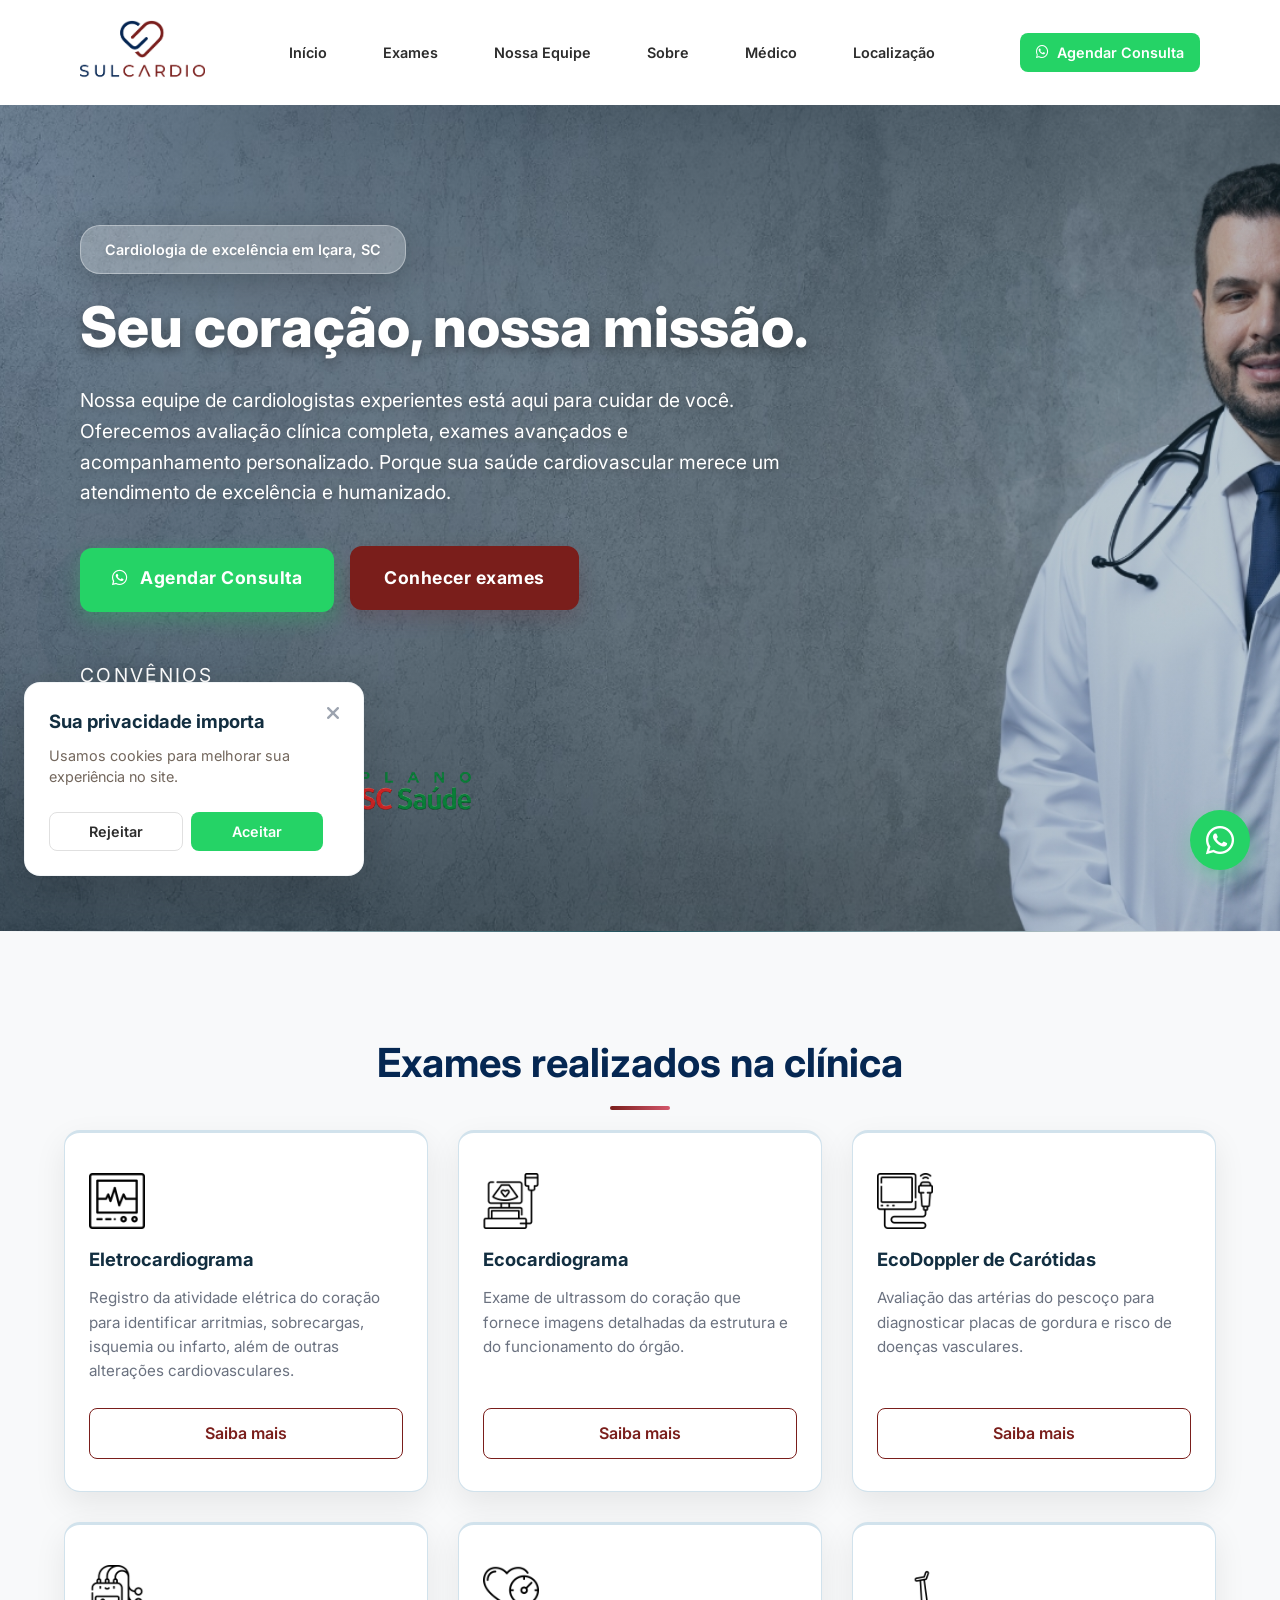
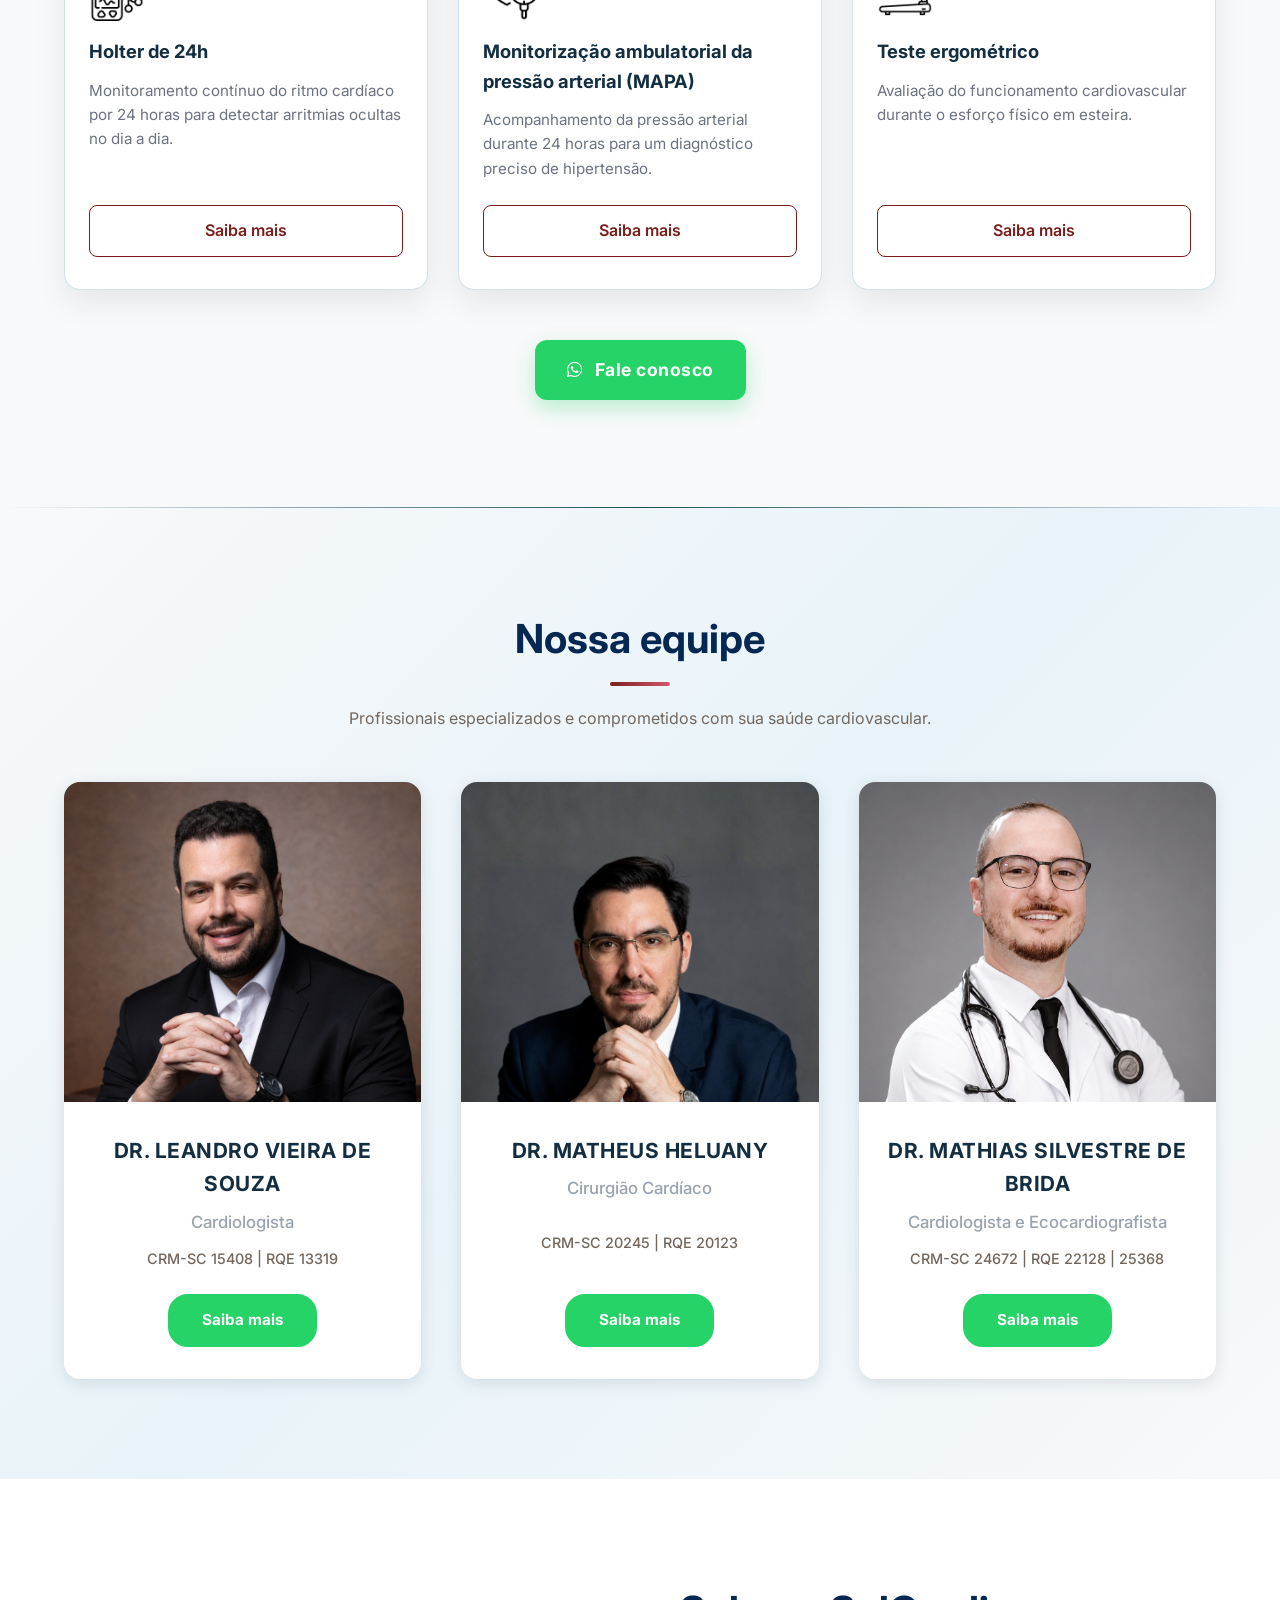
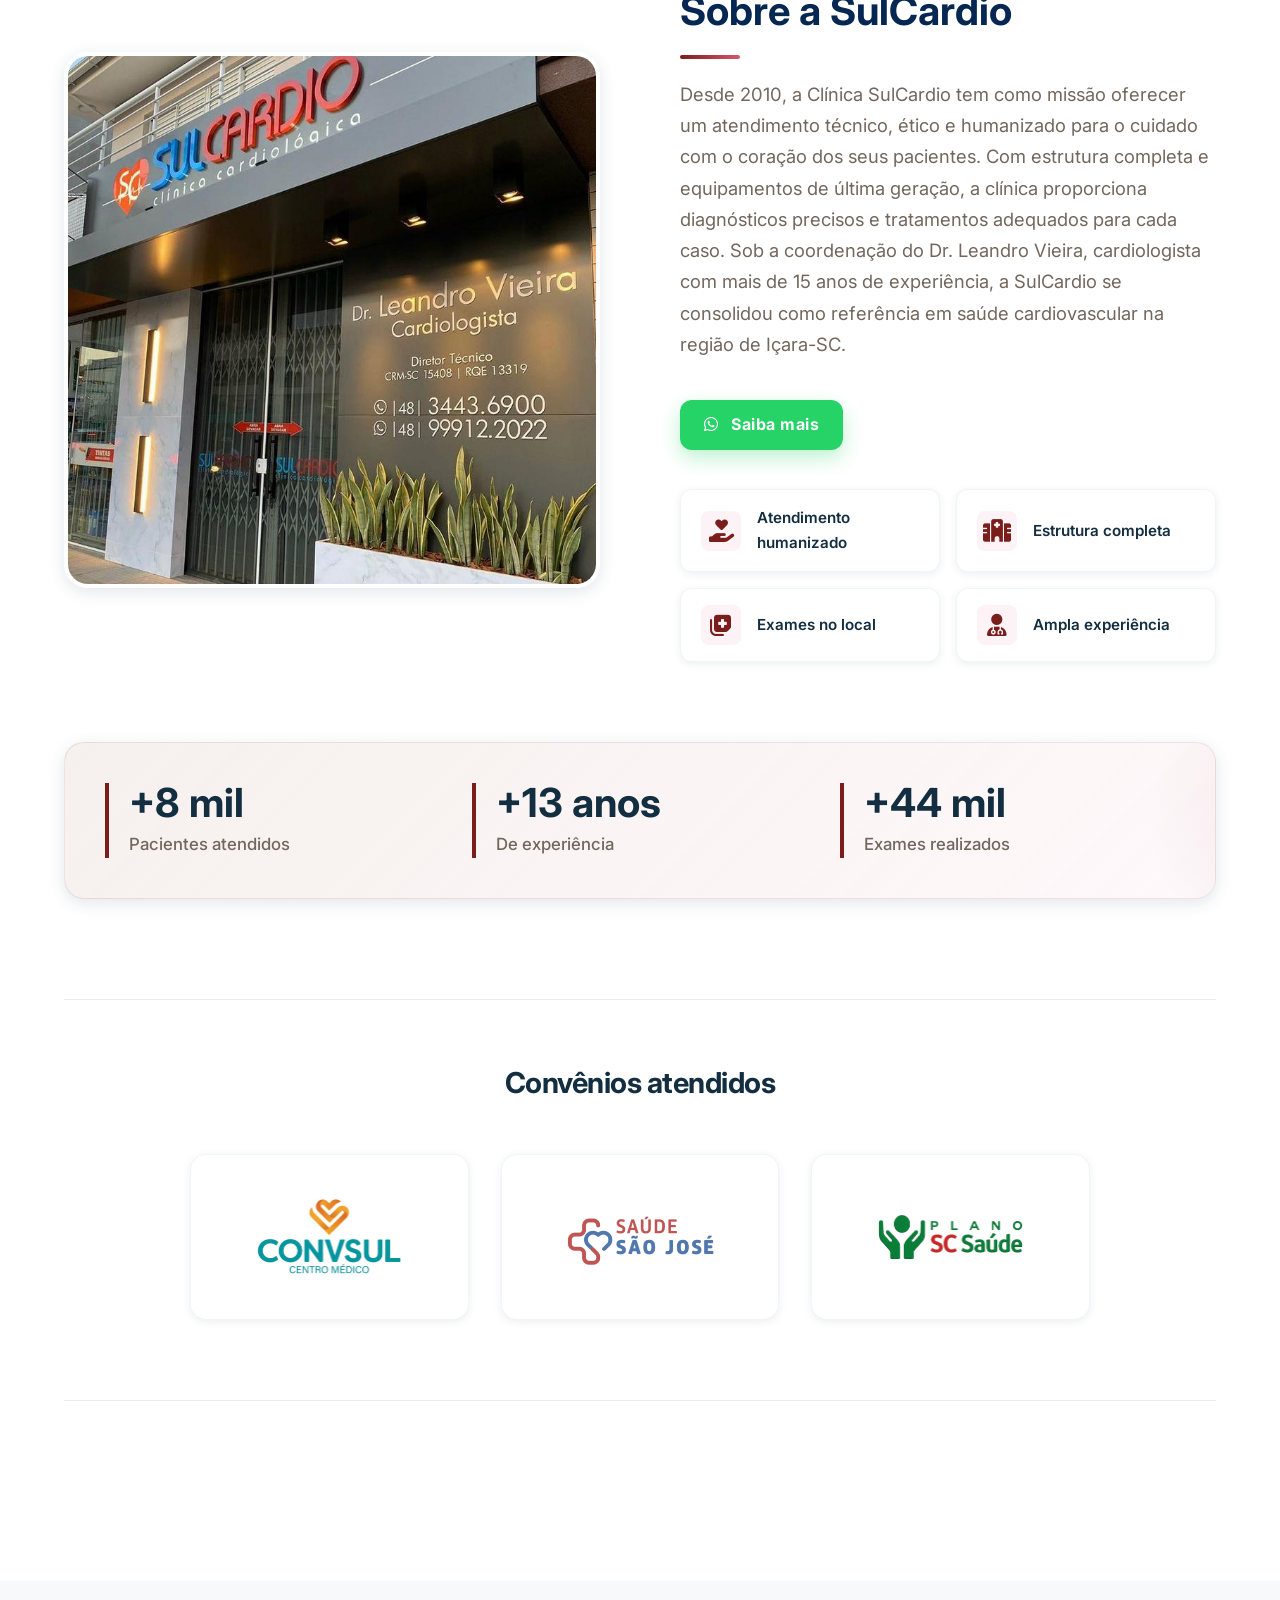
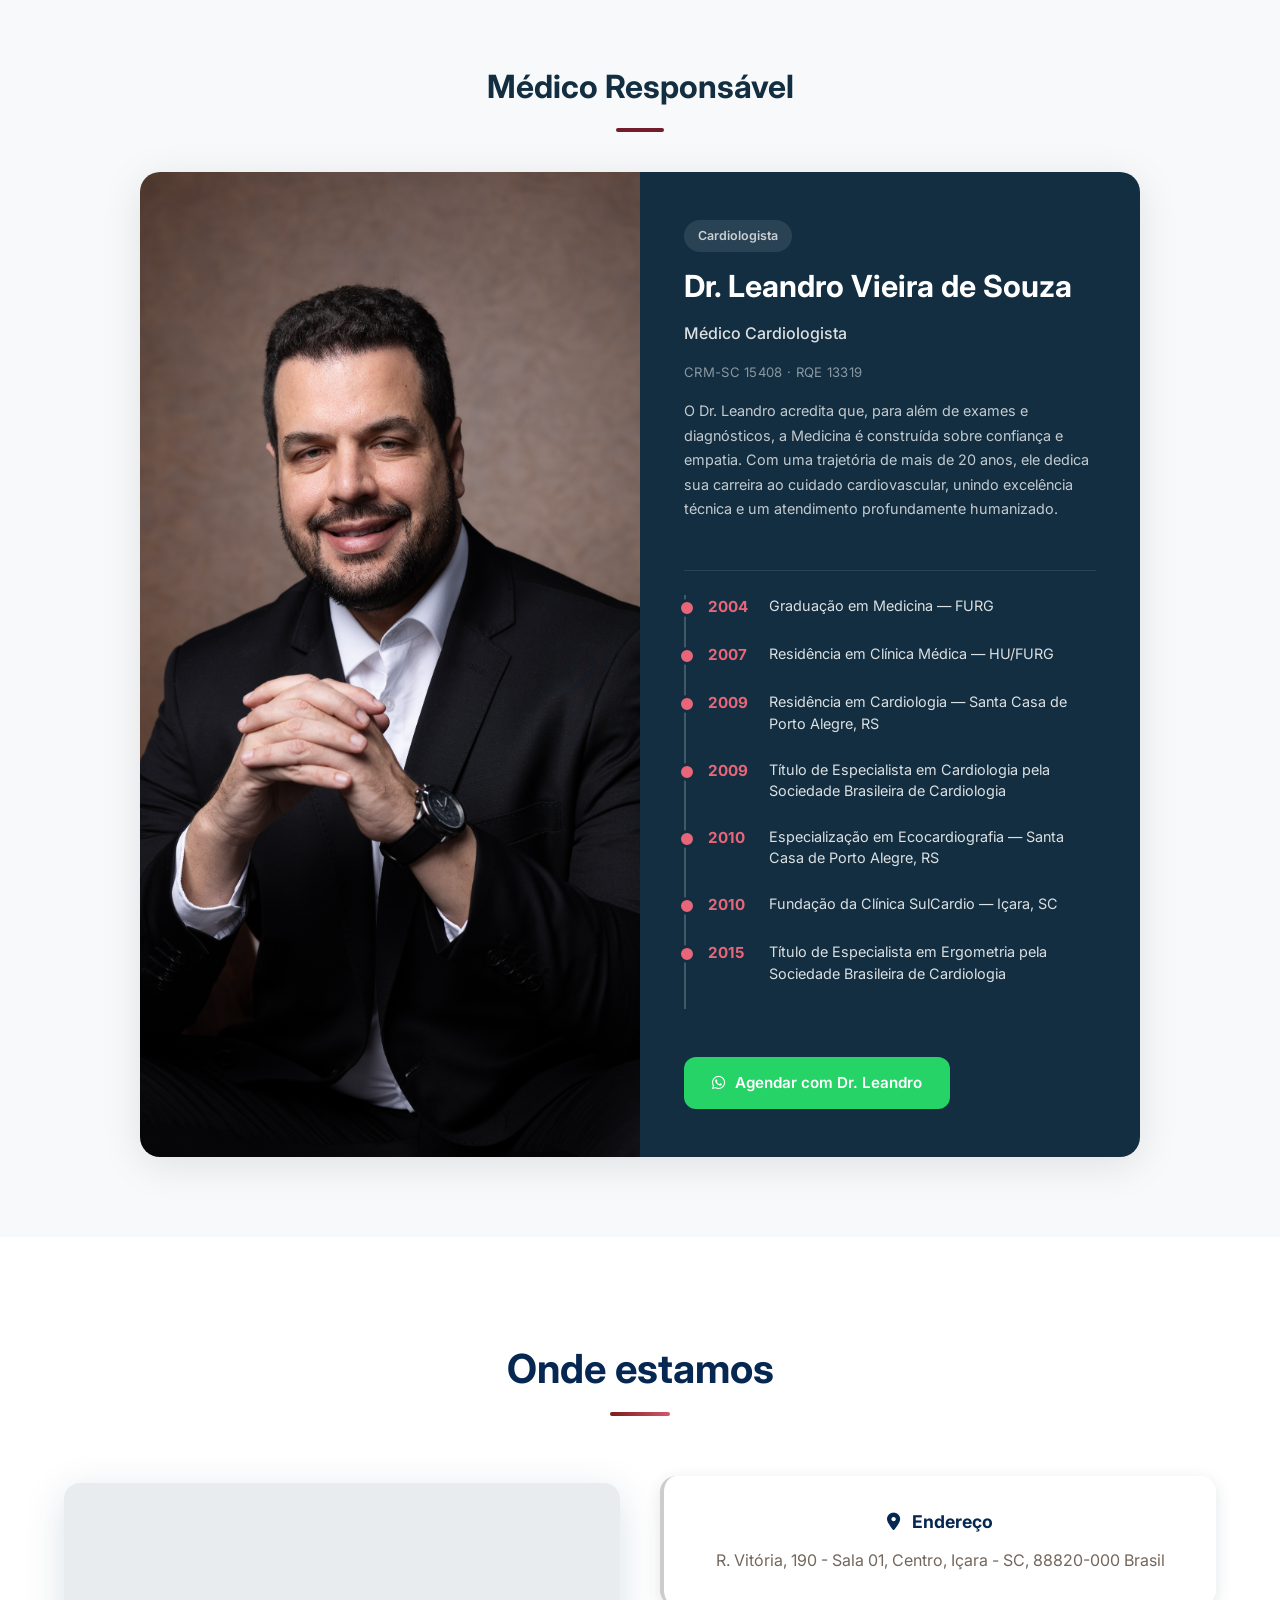
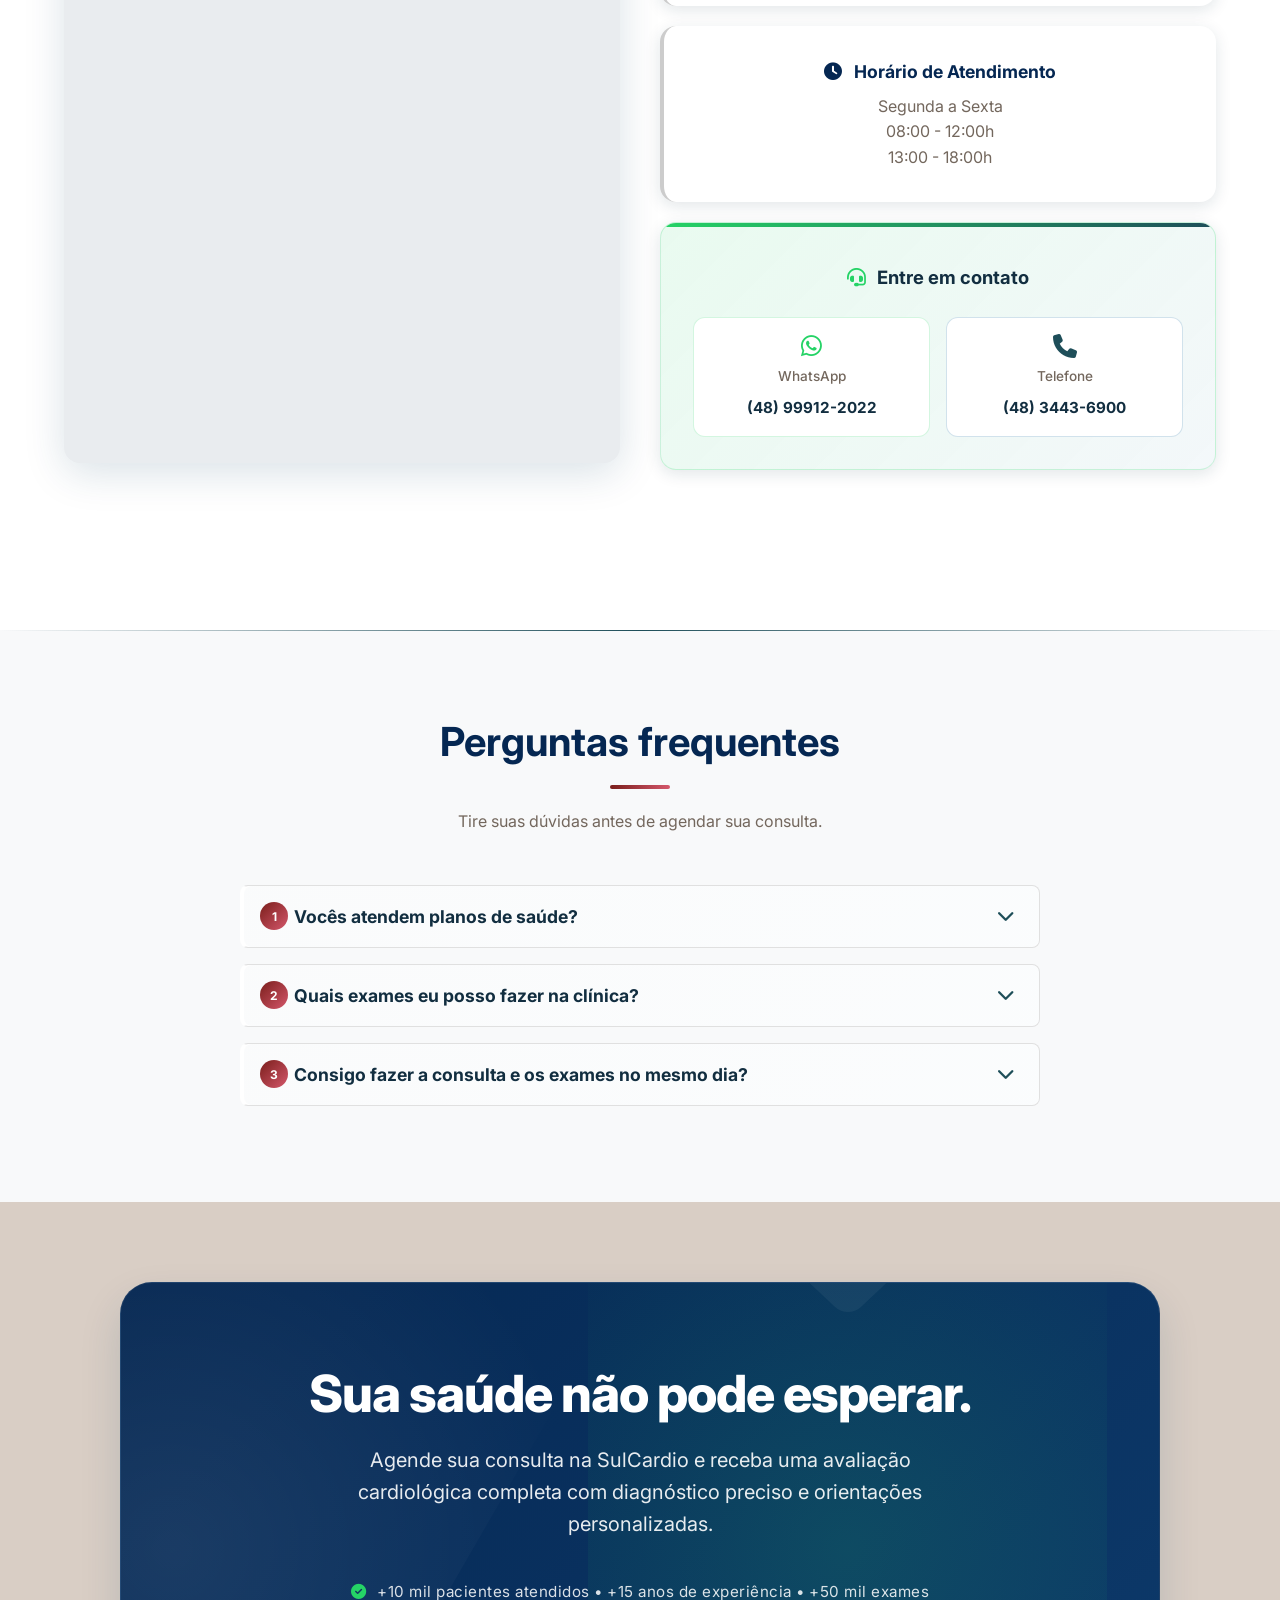
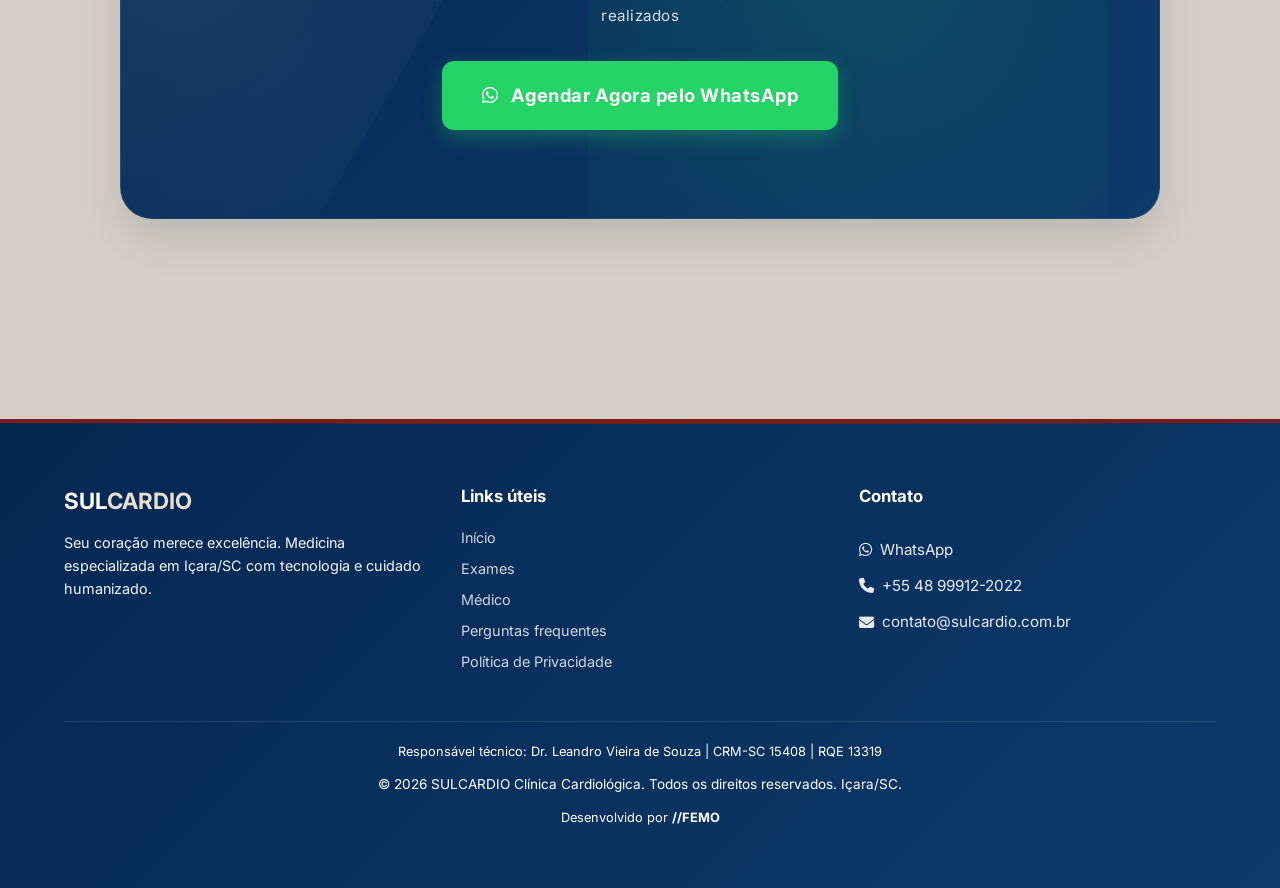
==== index.html @ 77cafa18 "Fix: reverter transform e usar object-position simples na imagem do Dr. Matheus Co-Authored-By: Clau" ====
<!DOCTYPE html>
<html lang="pt-BR">
<head>
    <meta charset="UTF-8">
    <link rel="icon" type="image/png" href="FAVICON.png">
    <meta name="viewport" content="width=device-width, initial-scale=1.0">
    <meta name="description" content="SULCARDIO Clínica Cardiológica em Içara/SC. Agende sua consulta ou exame (Ecocardiograma, Holter, MAPA) com o Dr. Leandro Vieira de Souza.">
    <meta name="keywords" content="Cardiologista, Clínica Cardiológica, Içara, SC, Ecocardiograma, Dr. Leandro Vieira de Souza, Consulta Cardiológica">
    <title>SULCARDIO Clínica Cardiológica | Içara - SC</title>
    
    <!-- Fontes do Google -->
    <link rel="preconnect" href="https://fonts.googleapis.com">
    <link rel="preconnect" href="https://fonts.gstatic.com" crossorigin>
    
    <!-- Otimização de Fonte: Preload do stylesheet e swap (LCP / FOUT) -->
    <link rel="preload" as="style" href="https://fonts.googleapis.com/css2?family=Inter:wght@300;400;600;700&display=swap">
    <link href="https://fonts.googleapis.com/css2?family=Inter:wght@300;400;600;700&display=swap" rel="stylesheet">
    
    <!-- Otimização de Ícones: Preload e carregamento assíncrono para não bloquear renderização -->
    <link rel="preload" as="style" href="https://cdnjs.cloudflare.com/ajax/libs/font-awesome/6.4.0/css/all.min.css">
    <link rel="stylesheet" href="https://cdnjs.cloudflare.com/ajax/libs/font-awesome/6.4.0/css/all.min.css" media="print" onload="this.media='all'">
    <noscript><link rel="stylesheet" href="https://cdnjs.cloudflare.com/ajax/libs/font-awesome/6.4.0/css/all.min.css"></noscript>
    
    <!-- Arquivo CSS Externo -->
    <link rel="stylesheet" href="style.css">

    <!-- Preload agressivo das imagens do carrossel para evitar delays -->
    <link rel="preload" as="image" href="CONVSUL.png" fetchpriority="high">
    <link rel="preload" as="image" href="SAOJOSE.png" fetchpriority="high">
    <link rel="preload" as="image" href="SCSAUDE.png" fetchpriority="high">

    <!-- Script para pré-carregar imagens do carrossel em cache e decodificar antecipadamente -->
    <script>
        // Pré-decodificar imagens para evitar delays de rendering
        async function preloadCarouselImages() {
            const images = ['CONVSUL.png', 'SAOJOSE.png', 'SCSAUDE.png'];
            for (const src of images) {
                const img = new Image();
                img.src = src;
                // Força decodificação antecipada se disponível
                if (img.decode) {
                    try {
                        await img.decode();
                    } catch (e) {
                        // Fallback se decode não for suportado
                        continue;
                    }
                }
            }
        }

        // Executar quando o DOM estiver pronto
        if (document.readyState === 'loading') {
            document.addEventListener('DOMContentLoaded', preloadCarouselImages);
        } else {
            preloadCarouselImages();
        }
    </script>

    <!-- Schema.org - Medical Business -->
    <script type="application/ld+json">
    {
      "@context": "https://schema.org",
      "@type": "MedicalBusiness",
      "name": "SULCARDIO Clínica Cardiológica",
      "url": "https://sulcardio.com.br",
      "telephone": "+55 48 99912-2022",
      "address": {
        "@type": "PostalAddress",
        "streetAddress": "Centro",
        "addressLocality": "Içara, SC",
        "addressRegion": "SC",
        "postalCode": "88810-000",
        "addressCountry": "BR"
      },
      "image": "https://sulcardio.com.br/logo.png",
      "description": "SULCARDIO Clínica Cardiológica em Içara/SC. Consultas e exames cardíacos especializados.",
      "medicalSpecialty": "Cardiology",
      "doctor": {
        "@type": "Physician",
        "name": "Dr. Leandro Vieira de Souza",
        "medicalSpecialty": "Cardiologia",
        "qualifications": [
          "Residência em Clínica Médica - FURG (2007)",
          "Residência em Cardiologia - Santa Casa de Porto Alegre, RS (2009)",
          "Especialização em Ecocardiografia - Santa Casa de Porto Alegre, RS (2010)"
        ]
      },
      "hasOfferingDescription": [
        {
          "@type": "MedicalProcedure",
          "name": "Ecocardiograma",
          "description": "Exame de ultrassom do coração"
        },
        {
          "@type": "MedicalProcedure",
          "name": "Eletrocardiograma (ECG)",
          "description": "Registro da atividade elétrica do coração"
        },
        {
          "@type": "MedicalProcedure",
          "name": "MAPA 24h",
          "description": "Monitorização ambulatorial da pressão arterial"
        },
        {
          "@type": "MedicalProcedure",
          "name": "Holter 24h",
          "description": "Monitoramento do ritmo cardíaco"
        },
        {
          "@type": "MedicalProcedure",
          "name": "Teste Ergométrico",
          "description": "Avaliação do funcionamento cardiovascular durante o esforço físico"
        },
        {
          "@type": "MedicalProcedure",
          "name": "EcoDoppler de Carótidas",
          "description": "Avaliação das artérias do pescoço para diagnosticar placas de gordura e risco de doenças vasculares"
        }
      ],
      "openingHoursSpecification": [
        {
          "@type": "OpeningHoursSpecification",
          "dayOfWeek": ["Monday", "Tuesday", "Wednesday", "Thursday", "Friday"],
          "opens": "08:00",
          "closes": "12:00"
        },
        {
          "@type": "OpeningHoursSpecification",
          "dayOfWeek": ["Monday", "Tuesday", "Wednesday", "Thursday", "Friday"],
          "opens": "13:00",
          "closes": "18:00"
        }
      ]
    }
    </script>

    <!-- Schema.org - FAQ -->
    <script type="application/ld+json">
    {
      "@context": "https://schema.org",
      "@type": "FAQPage",
      "mainEntity": [
        {
          "@type": "Question",
          "name": "Vocês atendem planos de saúde?",
          "acceptedAnswer": {
            "@type": "Answer",
            "text": "Sim, atendemos consultas particulares e alguns convênios. Entre em contato pelo WhatsApp para verificar a cobertura do seu plano específico."
          }
        },
        {
          "@type": "Question",
          "name": "Quais exames eu posso fazer na clínica?",
          "acceptedAnswer": {
            "@type": "Answer",
            "text": "Realizamos Ecocardiograma, Eletrocardiograma (ECG), EcoDoppler de Carótidas, MAPA 24h, Holter 24h e Teste Ergométrico. Todos no mesmo local."
          }
        },
        {
          "@type": "Question",
          "name": "Consigo fazer a consulta e os exames no mesmo dia?",
          "acceptedAnswer": {
            "@type": "Answer",
            "text": "Sim! Dependendo da disponibilidade de agenda e do preparo exigido para o exame, você consegue resolver tudo na mesma visita."
          }
        }
      ]
    }
    </script>
</head>
<body>

    <!-- Cabeçalho / Navbar -->
    <header id="main-header">
        <nav class="navbar">
            <div class="logo">
                <img src="LOGOSULCARDIO.png" alt="Logo SULCARDIO" class="logo-img">
            </div>
            <ul class="nav-links" id="nav-links">
                <li><a href="#hero" class="js-scroll nav-item">Início</a></li>
                <li><a href="#servicos" class="js-scroll nav-item">Exames</a></li>
                <li><a href="#nossa-equipe" class="js-scroll nav-item">Nossa Equipe</a></li>
                <li><a href="#sobre" class="js-scroll nav-item">Sobre</a></li>
                <li><a href="#medico" class="js-scroll nav-item">Médico</a></li>
                <li><a href="#localizacao" class="js-scroll nav-item">Localização</a></li>
            </ul>
            <a href="https://wa.me/5548999122022?text=Olá!%20Gostaria%20de%20agendar%20uma%20consulta%20na%20SULCARDIO." target="_blank" rel="noopener noreferrer" class="btn-nav-whatsapp" aria-label="Enviar mensagem no WhatsApp para agendamento"><i class="fab fa-whatsapp" aria-hidden="true"></i> Agendar Consulta</a>
            <button class="hamburger" id="hamburger" aria-label="Abrir menu de navegação" aria-expanded="false">
                <i class="fas fa-bars" aria-hidden="true"></i>
            </button>
        </nav>
    </header>

    <main>
        <!-- 1. Hero -->
        <section id="hero" style="background-image: url('BANNERSULCARDIO.jpg'); background-size: cover; background-position: center;">
            <div class="hero-overlay"></div>
            <div class="hero-container">
                <div class="hero-content">
                    <span class="hero-badge">Cardiologia de excelência em Içara, SC</span>
                    <h1>Seu coração, nossa missão.</h1>
                    <p>Nossa equipe de cardiologistas experientes está aqui para cuidar de você. Oferecemos avaliação clínica completa, exames avançados e acompanhamento personalizado. Porque sua saúde cardiovascular merece um atendimento de excelência e humanizado.</p>
                    <div class="hero-buttons">
                        <a href="#agendar" class="btn-whatsapp js-scroll" aria-label="Ir para a seção de agendamento no WhatsApp"><i class="fab fa-whatsapp" aria-hidden="true"></i> Agendar Consulta</a>
                        <a href="#servicos" class="btn-outline js-scroll">Conhecer exames</a>
                    </div>

                    <!-- Peek Carousel Automático -->
                    <div class="peek-carousel">
                        <p class="carousel-title">Convênios</p>
                        <div class="carousel-track" id="carouselTrack">
                            <img src="CONVSUL.png" alt="Convênio CONVSUL" decoding="async">
                            <img src="SAOJOSE.png" alt="Parceria São José" decoding="async">
                            <img src="SCSAUDE.png" alt="SC Saúde" decoding="async">
                            <img src="CONVSUL.png" alt="Convênio CONVSUL" decoding="async">
                        </div>
                    </div>
                </div>
            </div>
        </section>

        <!-- 4. Exames Realizados na Clínica -->
        <section id="servicos">
            <h2 class="section-title">Exames realizados na clínica</h2>

            <div class="services-grid">
                <div class="service-card">
                    <h3><img src="eletrocardiograma.png" alt="Eletrocardiograma" class="icon-service-img"> Eletrocardiograma</h3>
                    <p>Registro da atividade elétrica do coração para identificar arritmias, sobrecargas, isquemia ou infarto, além de outras alterações cardiovasculares.</p>
                    <div class="service-card-action">
                        <a href="https://wa.me/5548999122022?text=Olá,%20gostaria%20de%20saber%20mais%20sobre%20o%20exame%20de%20Eletrocardiograma." target="_blank" rel="noopener noreferrer" class="btn-saiba-mais" aria-label="Saber mais sobre Eletrocardiograma via WhatsApp">
                            Saiba mais
                        </a>
                    </div>
                </div>
                <div class="service-card">
                    <h3><img src="ecocardiograma.png" alt="Ecocardiograma" class="icon-service-img"> Ecocardiograma</h3>
                    <p>Exame de ultrassom do coração que fornece imagens detalhadas da estrutura e do funcionamento do órgão.</p>
                    <div class="service-card-action">
                        <a href="https://wa.me/5548999122022?text=Olá,%20gostaria%20de%20saber%20mais%20sobre%20o%20exame%20de%20Ecocardiograma." target="_blank" rel="noopener noreferrer" class="btn-saiba-mais" aria-label="Saber mais sobre Ecocardiograma via WhatsApp">
                            Saiba mais
                        </a>
                    </div>
                </div>
                <div class="service-card">
                    <h3><img src="ecodoppler.png" alt="EcoDoppler de Carótidas" class="icon-service-img"> EcoDoppler de Carótidas</h3>
                    <p>Avaliação das artérias do pescoço para diagnosticar placas de gordura e risco de doenças vasculares.</p>
                    <div class="service-card-action">
                        <a href="https://wa.me/5548999122022?text=Olá,%20gostaria%20de%20saber%20mais%20sobre%20o%20exame%20de%20EcoDoppler%20de%20Carótidas." target="_blank" rel="noopener noreferrer" class="btn-saiba-mais" aria-label="Saber mais sobre EcoDoppler de Carótidas via WhatsApp">
                            Saiba mais
                        </a>
                    </div>
                </div>
                <div class="service-card">
                    <h3><img src="holter.png" alt="Holter de 24h" class="icon-service-img"> Holter de 24h</h3>
                    <p>Monitoramento contínuo do ritmo cardíaco por 24 horas para detectar arritmias ocultas no dia a dia.</p>
                    <div class="service-card-action">
                        <a href="https://wa.me/5548999122022?text=Olá,%20gostaria%20de%20saber%20mais%20sobre%20o%20exame%20Holter%20de%2024h." target="_blank" rel="noopener noreferrer" class="btn-saiba-mais" aria-label="Saber mais sobre Holter de 24h via WhatsApp">
                            Saiba mais
                        </a>
                    </div>
                </div>
                <div class="service-card">
                    <h3><img src="pressao.png" alt="Monitorização ambulatorial da pressão arterial (MAPA)" class="icon-service-img"> Monitorização ambulatorial da pressão arterial (MAPA)</h3>
                    <p>Acompanhamento da pressão arterial durante 24 horas para um diagnóstico preciso de hipertensão.</p>
                    <div class="service-card-action">
                        <a href="https://wa.me/5548999122022?text=Olá,%20gostaria%20de%20saber%20mais%20sobre%20o%20exame%20MAPA." target="_blank" rel="noopener noreferrer" class="btn-saiba-mais" aria-label="Saber mais sobre MAPA via WhatsApp">
                            Saiba mais
                        </a>
                    </div>
                </div>
                <div class="service-card">
                    <h3><img src="ESTEIRA.png" alt="Teste ergométrico" class="icon-service-img"> Teste ergométrico</h3>
                    <p>Avaliação do funcionamento cardiovascular durante o esforço físico em esteira.</p>
                    <div class="service-card-action">
                        <a href="https://wa.me/5548999122022?text=Olá,%20gostaria%20de%20saber%20mais%20sobre%20o%20Teste%20Ergométrico." target="_blank" rel="noopener noreferrer" class="btn-saiba-mais" aria-label="Saber mais sobre Teste Ergométrico via WhatsApp">
                            Saiba mais
                        </a>
                    </div>
                </div>
            </div>

            <div style="text-align: center; margin-top: 50px;">
                <a href="https://wa.me/5548999122022?text=Olá! Gostaria de saber mais sobre os exames disponíveis na SULCARDIO." target="_blank" rel="noopener noreferrer" class="btn-whatsapp" aria-label="Fale conosco pelo WhatsApp sobre os exames">
                    <i class="fab fa-whatsapp" aria-hidden="true"></i> Fale conosco
                </a>
            </div>
        </section>

        <!-- 4.5 Nossa Equipe -->
        <section id="nossa-equipe">
            <h2 class="section-title">Nossa equipe</h2>
            <p class="section-subtitle">Profissionais especializados e comprometidos com sua saúde cardiovascular.</p>

            <div class="team-grid-container">
                <div class="team-card-new">
                    <img src="LEANDRO.jpg" alt="Foto do Dr. Leandro Vieira de Souza" class="team-card-image">
                    <div class="team-card-content">
                        <h3 class="team-card-name">Dr. Leandro Vieira de Souza</h3>
                        <p class="team-card-specialty">Cardiologista</p>
                        <p class="team-card-credentials">CRM-SC 15408 | RQE 13319</p>
                        <a href="https://wa.me/5548999122022?text=Olá! Gostaria de agendar uma consulta com o Dr. Leandro Vieira de Souza." target="_blank" rel="noopener noreferrer" class="btn-saiba-mais-team">Saiba mais</a>
                    </div>
                </div>

                <div class="team-card-new">
                    <img src="Matheus.png" alt="Foto do Dr. Matheus Heluany" class="team-card-image" style="object-position: center 10%;">
                    <div class="team-card-content">
                        <h3 class="team-card-name">Dr. Matheus Heluany</h3>
                        <p class="team-card-specialty">Cirurgião Cardíaco</p>
                        <p class="team-card-credentials">CRM-SC 20245 | RQE 20123</p>
                        <a href="https://wa.me/5548999122022?text=Olá! Gostaria de agendar uma consulta com o Dr. Matheus Heluany." target="_blank" rel="noopener noreferrer" class="btn-saiba-mais-team">Saiba mais</a>
                    </div>
                </div>

                <div class="team-card-new">
                    <img src="Mathias.png" alt="Foto do Dr. Mathias Silvestre de Brida" class="team-card-image">
                    <div class="team-card-content">
                        <h3 class="team-card-name">Dr. Mathias Silvestre de Brida</h3>
                        <p class="team-card-specialty">Cardiologista e Ecocardiografista</p>
                        <p class="team-card-credentials">CRM-SC 24672 | RQE 22128 | 25368</p>
                        <a href="https://wa.me/5548999122022?text=Olá! Gostaria de agendar um exame com o Dr. Mathias Silvestre de Brida." target="_blank" rel="noopener noreferrer" class="btn-saiba-mais-team">Saiba mais</a>
                    </div>
                </div>
            </div>
        </section>

        <!-- 5. Sobre a Clínica -->
        <section id="sobre">
            <div class="sobre-container">
                <!-- 1. Bloco Principal -->
                <div class="sobre-main-grid">
                    <div class="sobre-image-wrapper">
                        <img src="CONSULTORIO.jpeg" alt="Consultório moderno da SULCARDIO Clínica Cardiológica" class="sobre-main-img" loading="lazy">
                    </div>
                    <div class="sobre-content">
                        <h2 class="section-title left-align">Sobre a SulCardio</h2>
                        <p class="sobre-text">Desde 2010, a Clínica SulCardio tem como missão oferecer um atendimento técnico, ético e humanizado para o cuidado com o coração dos seus pacientes. Com estrutura completa e equipamentos de última geração, a clínica proporciona diagnósticos precisos e tratamentos adequados para cada caso. Sob a coordenação do Dr. Leandro Vieira, cardiologista com mais de 15 anos de experiência, a SulCardio se consolidou como referência em saúde cardiovascular na região de Içara-SC.</p>

                        <a href="https://wa.me/5548999122022?text=Olá! Gostaria de conhecer mais sobre a SULCARDIO Clínica Cardiológica." target="_blank" rel="noopener noreferrer" class="btn-whatsapp" style="display: inline-block; margin-bottom: 32px; padding: 12px 24px; font-size: 1rem;" aria-label="Fale conosco pelo WhatsApp sobre a clínica">
                            <i class="fab fa-whatsapp" aria-hidden="true"></i> Saiba mais
                        </a>

                        <!-- 2. Destaques (Mini-cards horizontais) -->
                        <div class="sobre-features-grid">
                            <div class="feature-mini-card">
                                <i class="fas fa-hand-holding-heart" aria-hidden="true"></i>
                                <span>Atendimento humanizado</span>
                            </div>
                            <div class="feature-mini-card">
                                <i class="fas fa-hospital" aria-hidden="true"></i>
                                <span>Estrutura completa</span>
                            </div>
                            <div class="feature-mini-card">
                                <i class="fas fa-notes-medical" aria-hidden="true"></i>
                                <span>Exames no local</span>
                            </div>
                            <div class="feature-mini-card">
                                <i class="fas fa-user-md" aria-hidden="true"></i>
                                <span>Ampla experiência</span>
                            </div>
                        </div>
                    </div>
                </div>

                <!-- 4. Prova Social -->
                <div class="sobre-stats-bar">
                    <div class="stat-box">
                        <span class="stat-number" data-target="10" data-suffix=" mil">+0 mil</span>
                        <span class="stat-text">Pacientes atendidos</span>
                    </div>
                    <div class="stat-box">
                        <span class="stat-number" data-target="15" data-suffix=" anos">+0 anos</span>
                        <span class="stat-text">De experiência</span>
                    </div>
                    <div class="stat-box">
                        <span class="stat-number" data-target="50" data-suffix=" mil">+0 mil</span>
                        <span class="stat-text">Exames realizados</span>
                    </div>
                </div>

                <!-- 3. Convênios Atendidos -->
                <div class="convênios-section">
                    <h3 class="convênios-title">Convênios atendidos</h3>
                    <div class="convênios-grid">
                        <div class="convênio-card">
                            <img src="CONVSUL.png" alt="Convênio CONVSUL" class="convênio-logo">
                        </div>
                        <div class="convênio-card">
                            <img src="SAOJOSE.png" alt="Parceria São José" class="convênio-logo">
                        </div>
                        <div class="convênio-card">
                            <img src="SCSAUDE.png" alt="SC Saúde" class="convênio-logo">
                        </div>
                    </div>
                </div>

                <!-- Elfsight Google Reviews -->
                <div style="margin-top: 80px; padding-top: 80px; border-top: 1px solid rgba(115,29,44,0.1);">
                    <script src="https://elfsightcdn.com/platform.js" async></script>
                    <div class="elfsight-app-9b70dd23-f9bf-4ed8-bdd2-f0bb11ddcf8d" data-elfsight-app-lazy></div>
                </div>

            </div>
        </section>

        <!-- 6. Sobre o Médico -->
        <section id="medico">
            <h2 class="medico-section-title">Médico Responsável</h2>

            <div class="medico-card">
                <div class="medico-image">
                    <img src="LEANDRO.jpg" alt="Dr. Leandro Vieira de Souza, Cardiologista">
                </div>

                <div class="medico-content">
                    <span class="medico-badge">Cardiologista</span>

                    <h3 class="medico-name">Dr. Leandro Vieira de Souza</h3>

                    <p class="medico-specialty">Médico Cardiologista</p>

                    <p class="medico-crm">CRM-SC 15408 · RQE 13319</p>

                    <p class="medico-bio-short">O Dr. Leandro acredita que, para além de exames e diagnósticos, a Medicina é construída sobre confiança e empatia. Com uma trajetória de mais de 20 anos, ele dedica sua carreira ao cuidado cardiovascular, unindo excelência técnica e um atendimento profundamente humanizado.</p>

                    <div class="medico-timeline">
                        <div class="timeline-item">
                            <span class="timeline-year">2004</span>
                            <span class="timeline-text">Graduação em Medicina — FURG</span>
                        </div>
                        <div class="timeline-item">
                            <span class="timeline-year">2007</span>
                            <span class="timeline-text">Residência em Clínica Médica — HU/FURG</span>
                        </div>
                        <div class="timeline-item">
                            <span class="timeline-year">2009</span>
                            <span class="timeline-text">Residência em Cardiologia — Santa Casa de Porto Alegre, RS</span>
                        </div>
                        <div class="timeline-item">
                            <span class="timeline-year">2009</span>
                            <span class="timeline-text">Título de Especialista em Cardiologia pela Sociedade Brasileira de Cardiologia</span>
                        </div>
                        <div class="timeline-item">
                            <span class="timeline-year">2010</span>
                            <span class="timeline-text">Especialização em Ecocardiografia — Santa Casa de Porto Alegre, RS</span>
                        </div>
                        <div class="timeline-item">
                            <span class="timeline-year">2010</span>
                            <span class="timeline-text">Fundação da Clínica SulCardio — Içara, SC</span>
                        </div>
                        <div class="timeline-item">
                            <span class="timeline-year">2015</span>
                            <span class="timeline-text">Título de Especialista em Ergometria pela Sociedade Brasileira de Cardiologia</span>
                        </div>
                    </div>

                    <a href="https://wa.me/5548999122022" target="_blank" rel="noopener noreferrer" class="btn-agendar-medico">
                        <i class="fab fa-whatsapp"></i> Agendar com Dr. Leandro
                    </a>
                </div>
            </div>
        </section>

        <!-- 8. Localização -->
        <section id="localizacao">
            <h2 class="section-title">Onde estamos</h2>

            <div style="display: grid; grid-template-columns: 1fr 1fr; gap: 40px; max-width: 1200px; margin: 0 auto; align-items: center; margin-top: 60px; margin-bottom: 60px;">
                <!-- Mapa -->
                <div class="map-placeholder" style="height: 580px; margin: 0; max-width: 100%;">
                    <iframe src="https://www.google.com/maps/embed?pb=!1m18!1m12!1m3!1d3476.089!2d-49.23647!3d-28.937045!2m3!1f0!2f0!3f0!3m2!1i1024!2i768!4f13.1!3m3!1m2!1s0x94c02a1b1b1b1b1b%3A0x1b1b1b1b1b1b1b!2sR.%20Vit%C3%B3ria%2C%20190%20-%20Centro%2C%20I%C3%A7ara%20-%20SC%2C%2088820-000!5e0!3m2!1spt-BR!2sbr!4v1682000000000" width="100%" height="100%" style="border:0;" allowfullscreen="" loading="lazy" referrerpolicy="no-referrer-when-downgrade"></iframe>
                </div>

                <!-- Informações -->
                <div>
                    <div style="background: var(--white); padding: 32px; border-radius: 16px; box-shadow: var(--shadow-depth-2); margin-bottom: 20px; border-left: 4px solid #ccc;">
                        <h4 style="color: #052752; font-size: 1.1rem; margin-bottom: 12px;"><i class="fas fa-map-marker-alt" style="color: #052752; margin-right: 12px;"></i>Endereço</h4>
                        <p style="margin: 0; color: var(--text-light); line-height: 1.6;">R. Vitória, 190 - Sala 01, Centro, Içara - SC, 88820-000 Brasil</p>
                    </div>

                    <div style="background: var(--white); padding: 32px; border-radius: 16px; box-shadow: var(--shadow-depth-2); margin-bottom: 20px; border-left: 4px solid #ccc;">
                        <h4 style="color: #052752; font-size: 1.1rem; margin-bottom: 8px;"><i class="fas fa-clock" style="color: #052752; margin-right: 12px;"></i>Horário de Atendimento</h4>
                        <p style="margin: 0; color: var(--text-light);">Segunda a Sexta<br>08:00 - 12:00h<br>13:00 - 18:00h</p>
                    </div>

                    <div style="background: linear-gradient(135deg, rgba(37,211,102,0.1) 0%, rgba(28,110,158,0.05) 100%); padding: 32px; border-radius: 16px; box-shadow: var(--shadow-depth-2); border: 1px solid rgba(37,211,102,0.2); position: relative; overflow: hidden;">
                        <div style="position: absolute; top: 0; left: 0; right: 0; height: 4px; background: linear-gradient(90deg, #25D366 0%, var(--secondary-blue) 100%);"></div>
                        <h4 style="color: var(--primary-blue); font-size: 1.15rem; margin-bottom: 24px; margin-top: 8px;"><i class="fas fa-headset" style="color: #25D366; margin-right: 12px;"></i>Entre em contato</h4>
                        <div style="display: grid; grid-template-columns: 1fr 1fr; gap: 16px;">
                            <a href="https://wa.me/5548999122022" target="_blank" rel="noopener noreferrer" style="background: var(--white); padding: 16px; border-radius: 12px; border: 1px solid rgba(37,211,102,0.2); text-decoration: none; display: flex; flex-direction: column; align-items: center; gap: 8px; transition: all 0.3s; text-align: center;">
                                <i class="fab fa-whatsapp" style="color: #25D366; font-size: 1.5rem;"></i>
                                <span style="color: var(--text-light); font-size: 0.85rem; font-weight: 500;">WhatsApp</span>
                                <span style="color: var(--primary-blue); font-weight: 700; font-size: 0.95rem;">(48) 99912-2022</span>
                            </a>
                            <a href="tel:+554834436900" style="background: var(--white); padding: 16px; border-radius: 12px; border: 1px solid rgba(28,110,158,0.2); text-decoration: none; display: flex; flex-direction: column; align-items: center; gap: 8px; transition: all 0.3s; text-align: center;">
                                <i class="fas fa-phone" style="color: var(--secondary-blue); font-size: 1.5rem;"></i>
                                <span style="color: var(--text-light); font-size: 0.85rem; font-weight: 500;">Telefone</span>
                                <span style="color: var(--primary-blue); font-weight: 700; font-size: 0.95rem;">(48) 3443-6900</span>
                            </a>
                        </div>
                    </div>
                </div>
            </div>
        </section>

        <!-- 9. FAQ -->
        <section id="faq">
            <h2 class="section-title">Perguntas frequentes</h2>
            <p class="section-subtitle">Tire suas dúvidas antes de agendar sua consulta.</p>
            
            <div class="faq-container">
                <div class="faq-item">
                    <button class="faq-question" aria-expanded="false" aria-controls="faq-answer-1" id="faq-question-1">
                        <h4>Vocês atendem planos de saúde?</h4>
                        <i class="fas fa-chevron-down" aria-hidden="true"></i>
                    </button>
                    <div class="faq-answer" id="faq-answer-1" role="region" aria-labelledby="faq-question-1">
                        <p>Sim, atendemos consultas particulares e alguns convênios. Entre em contato pelo WhatsApp para verificar a cobertura do seu plano específico.</p>
                    </div>
                </div>
                <div class="faq-item">
                    <button class="faq-question" aria-expanded="false" aria-controls="faq-answer-2" id="faq-question-2">
                        <h4>Quais exames eu posso fazer na clínica?</h4>
                        <i class="fas fa-chevron-down" aria-hidden="true"></i>
                    </button>
                    <div class="faq-answer" id="faq-answer-2" role="region" aria-labelledby="faq-question-2">
                        <p>Realizamos Ecocardiograma, Eletrocardiograma (ECG), EcoDoppler de Carótidas, MAPA 24h, Holter 24h e Teste Ergométrico. Todos no mesmo local.</p>
                    </div>
                </div>
                <div class="faq-item">
                    <button class="faq-question" aria-expanded="false" aria-controls="faq-answer-3" id="faq-question-3">
                        <h4>Consigo fazer a consulta e os exames no mesmo dia?</h4>
                        <i class="fas fa-chevron-down" aria-hidden="true"></i>
                    </button>
                    <div class="faq-answer" id="faq-answer-3" role="region" aria-labelledby="faq-question-3">
                        <p>Sim! Dependendo da disponibilidade de agenda e do preparo exigido para o exame, você consegue resolver tudo na mesma visita.</p>
                    </div>
                </div>
            </div>
        </section>

        <!-- 10. CTA Final -->
        <section id="cta-final">
            <div class="cta-container">
                <h2>Sua saúde não pode esperar.</h2>
                <p>Agende sua consulta na SulCardio e receba uma avaliação cardiológica completa com diagnóstico preciso e orientações personalizadas.</p>

                <p style="color: rgba(255,255,255,0.85); font-size: 0.95rem; margin-bottom: 32px; letter-spacing: 0.5px;">
                    <i class="fas fa-check-circle" style="color: var(--accent-green); margin-right: 6px;"></i>
                    +10 mil pacientes atendidos &bull; +15 anos de experiência &bull; +50 mil exames realizados
                </p>

                <a href="https://wa.me/5548999122022?text=Olá!%20Gostaria%20de%20agendar%20uma%20consulta%20na%20SULCARDIO." target="_blank" rel="noopener noreferrer" class="btn-whatsapp" id="agendar" aria-label="Iniciar conversa no WhatsApp para agendar sua consulta">
                    <i class="fab fa-whatsapp" aria-hidden="true"></i> Agendar Agora pelo WhatsApp
                </a>
            </div>
        </section>
    </main>

    <!-- Rodapé -->
    <footer>
        <div class="footer-grid">
            <!-- Coluna 1: Logo e Descrição -->
            <div class="footer-section">
                <h4 style="font-size: 1.4rem; margin-bottom: 12px;">SUL<span style="color: var(--accent-light);">CARDIO</span></h4>
                <p>Seu coração merece excelência. Medicina especializada em Içara/SC com tecnologia e cuidado humanizado.</p>
            </div>

            <!-- Coluna 2: Links Úteis -->
            <div class="footer-section">
                <h4>Links úteis</h4>
                <ul>
                    <li><a href="#hero">Início</a></li>
                    <li><a href="#servicos">Exames</a></li>
                    <li><a href="#medico">Médico</a></li>
                    <li><a href="#faq">Perguntas frequentes</a></li>
                    <li><a href="politica-de-privacidade.html">Política de Privacidade</a></li>
                </ul>
            </div>

            <!-- Coluna 3: Contato -->
            <div class="footer-section footer-contact">
                <h4>Contato</h4>
                <a href="https://wa.me/5548999122022" target="_blank" rel="noopener noreferrer">
                    <i class="fab fa-whatsapp" aria-hidden="true"></i> WhatsApp
                </a>
                <a href="tel:+5548999122022">
                    <i class="fas fa-phone" aria-hidden="true"></i> +55 48 99912-2022
                </a>
                <a href="mailto:contato@sulcardio.com.br">
                    <i class="fas fa-envelope" aria-hidden="true"></i> contato@sulcardio.com.br
                </a>
            </div>
        </div>

        <div class="footer-bottom">
            <p style="margin-bottom: 12px; font-size: 0.8rem;">Responsável técnico: Dr. Leandro Vieira de Souza | CRM-SC 15408 | RQE 13319</p>
            <p>&copy; 2026 SULCARDIO Clínica Cardiológica. Todos os direitos reservados. Içara/SC.</p>
            <p style="margin-top: 12px; font-size: 0.8rem;">Desenvolvido por <a href="https://femo.com.br/" target="_blank" rel="noopener noreferrer" style="color: var(--white); text-decoration: none; font-weight: 600; transition: opacity 0.3s;"><strong>//FEMO</strong></a></p>
        </div>
    </footer>

    <!-- Modals dos Exames -->
    <div id="modal-exame" class="modal-exame" role="dialog" aria-hidden="true">
        <div class="modal-overlay"></div>
        <div class="modal-content">
            <div class="modal-header">
                <button class="modal-close" aria-label="Fechar modal">
                    <i class="fas fa-times"></i>
                </button>
                <h3 id="modal-title"></h3>
                <p id="modal-description"></p>
            </div>
            <div class="modal-body">
                <div class="modal-details" id="modal-details"></div>
                <div class="modal-buttons">
                    <a href="#" class="btn-modal-whatsapp" id="modal-btn-whatsapp" target="_blank" rel="noopener noreferrer">
                        <i class="fab fa-whatsapp"></i> Agendar pelo WhatsApp
                    </a>
                    <a href="tel:+554834436900" class="btn-modal-phone">
                        <i class="fas fa-phone"></i> Agendar por Ligação
                    </a>
                </div>
            </div>
        </div>
    </div>

    <!-- Botão Flutuante do WhatsApp -->
    <a href="https://wa.me/5548999122022?text=Olá!%20Gostaria%20de%20agendar%20uma%20consulta%20na%20SULCARDIO." target="_blank" rel="noopener noreferrer" class="float-wa" aria-label="Falar pelo WhatsApp">
        <i class="fab fa-whatsapp" aria-hidden="true"></i>
    </a>

    <!-- Banner de Consentimento LGPD -->
    <div id="cookie-banner" role="dialog" aria-labelledby="cookie-title">
      <button id="cookie-close" class="cookie-close-btn" aria-label="Fechar">
        <i class="fas fa-times" aria-hidden="true"></i>
      </button>

      <div class="cookie-content">
        <h2 id="cookie-title">Sua privacidade importa</h2>
        <p class="cookie-subtitle">Usamos cookies para melhorar sua experiência no site.</p>

        <div class="cookie-buttons">
          <button id="cookie-reject" class="btn-cookie btn-cookie-secondary">Rejeitar</button>
          <button id="cookie-accept-all" class="btn-cookie btn-cookie-primary">Aceitar</button>
        </div>
      </div>
    </div>

    <!-- Arquivo JavaScript Externo -->
    <script src="script.js"></script>
</body>
</html>
---- style.css ----
/* Variáveis de Cores e Estilo */
:root {
    --primary-blue: #122e40; /* Azul profundo */
    --secondary-blue: #1e4e59; /* Azul-verde */
    --accent-green: #25D366; /* Verde WhatsApp */
    --light-bg: #d9cec5;
    --text-dark: #2c2c2c;
    --text-light: #73675d;
    --white: #FFFFFF;
    --accent-light: #e8dfd3;
    --gradient-hero: linear-gradient(135deg, #122e40 0%, #1e4e59 100%);
    --shadow-soft: 0 2px 8px rgba(18, 46, 64, 0.08);
    --shadow-medium: 0 4px 16px rgba(18, 46, 64, 0.12);
    --shadow-card: 0 8px 24px rgba(18, 46, 64, 0.1);
    --color-trust-light: #e8dfd3;
    --color-care-warm: #d9cec5;
    --gradient-authority: linear-gradient(135deg, #052752 0%, #0d3a6b 100%);
    --gradient-warm: linear-gradient(135deg, #d9cec5 0%, #FFFFFF 100%);
    --shadow-depth-1: 0 2px 8px rgba(18, 46, 64, 0.08);
    --shadow-depth-2: 0 4px 16px rgba(18, 46, 64, 0.12);
    --shadow-depth-3: 0 8px 24px rgba(18, 46, 64, 0.15);
}

/* Resets */
* {
    margin: 0;
    padding: 0;
    box-sizing: border-box;
    font-family: 'Inter', sans-serif;
}

body {
    color: var(--text-dark);
    line-height: 1.6;
    background-color: var(--light-bg);
}

h1, h2, h3 {
    color: var(--primary-blue);
}

a {
    text-decoration: none;
    transition: color 0.3s ease;
}

/* Botões */
.btn-whatsapp {
    display: inline-block;
    background-color: var(--accent-green);
    color: var(--white);
    padding: 16px 32px;
    border-radius: 12px;
    font-weight: 700;
    letter-spacing: 0.5px;
    font-size: 1.1rem;
    transition: all 0.3s cubic-bezier(0.34, 1.56, 0.64, 1);
    box-shadow: 0 8px 20px rgba(37,211,102,0.3);
    position: relative;
    overflow: hidden;
}

.btn-whatsapp:hover {
    background-color: #1EBE55;
    transform: translateY(-2px);
    box-shadow: 0 12px 24px rgba(37,211,102,0.4);
}

.btn-whatsapp::before {
    content: ''; position: absolute; top: 0; left: -100%; width: 50%; height: 100%; background: linear-gradient(to right, rgba(255,255,255,0) 0%, rgba(255,255,255,0.3) 50%, rgba(255,255,255,0) 100%); transform: skewX(-25deg); transition: all 0.5s ease;
}
.btn-whatsapp:hover::before {
    left: 150%;
}

.btn-whatsapp i {
    margin-right: 8px;
}

/* Cards Genéricos */
.card {
    border-radius: 12px;
    padding: 24px;
    background: #fff;
    box-shadow: 0 10px 25px rgba(0,0,0,0.05);
    transition: 0.3s;
}
.card:hover {
    transform: translateY(-5px);
}

/* Cabeçalho / Navbar */
#main-header {
    background-color: var(--white);
    position: sticky;
    top: 0;
    z-index: 1000;
    transition: box-shadow 0.3s ease, backdrop-filter 0.3s ease;
}
#main-header.scrolled {
    backdrop-filter: blur(10px);
    background-color: rgba(255, 255, 255, 0.95);
    box-shadow: 0 4px 15px rgba(0,0,0,0.08);
}
.navbar {
    display: flex;
    justify-content: space-between;
    align-items: center;
    padding: 0 80px;
    width: 100%;
    position: relative;
}

.logo {
    display: flex;
    align-items: center;
    gap: 12px;
    font-size: 1.8rem;
    font-weight: 700;
    letter-spacing: -0.5px;
    white-space: nowrap;
    padding: 20px 0;
    flex-shrink: 0;
}

.logo-img {
    height: 65px;
    width: auto;
    object-fit: contain;
}

.logo span {
    background: linear-gradient(90deg, var(--primary-blue) 0%, var(--secondary-blue) 100%);
    -webkit-background-clip: text;
    -webkit-text-fill-color: transparent;
    background-clip: text;
}

.logo span span {
    color: var(--secondary-blue);
}

.nav-links {
    list-style: none;
    display: flex;
    align-items: center;
    gap: 32px;
    flex-wrap: nowrap;
    justify-content: center;
    padding: 20px 0;
    flex: 1;
}

.nav-links li {
    display: flex;
    align-items: center;
}
.nav-item {
    color: var(--text-dark);
    font-weight: 600;
    font-size: 0.9rem;
    transition: color 0.3s;
    position: relative;
    white-space: nowrap;
    padding: 8px 12px;
}
.nav-item::after {
    content: '';
    position: absolute;
    bottom: -4px;
    left: 0;
    width: 0;
    height: 2px;
    background: linear-gradient(90deg, var(--secondary-blue) 0%, #7a1e1b 100%);
    transition: width 0.3s ease;
}
.nav-item:hover {
    color: #7a1e1b;
}
.nav-item:hover::after {
    width: 100%;
}
.btn-nav-whatsapp {
    display: inline-flex;
    align-items: center;
    justify-content: center;
    background-color: var(--accent-green);
    color: var(--white);
    padding: 8px 16px;
    border-radius: 8px;
    font-weight: 600;
    font-size: 0.9rem;
    transition: background-color 0.3s ease;
    white-space: nowrap;
    padding: 8px 16px;
    flex-shrink: 0;
}
.btn-nav-whatsapp:hover {
    background-color: #1EBE55;
}
.btn-nav-whatsapp i {
    margin-right: 8px;
}
.hamburger {
    display: none;
    font-size: 1.8rem;
    color: var(--primary-blue);
    cursor: pointer;
}

/* Seções Gerais */
.section {
    padding: 80px 0;
}

.section-title {
    text-align: center;
    font-size: 2.5rem;
    font-weight: 700;
    color: #052752;
    margin-bottom: 20px;
    position: relative;
    padding-bottom: 15px;
}

.section-title::after {
    content: '';
    position: absolute;
    bottom: 0;
    left: calc(50% - 30px);
    width: 60px;
    height: 4px;
    background: linear-gradient(90deg, #7a1e1b 0%, #d4576b 100%);
    border-radius: 2px;
}

.section-subtitle {
    text-align: center;
    color: var(--text-light);
    margin-bottom: 50px;
    max-width: 700px;
    margin-left: auto;
    margin-right: auto;
}

/* 1. Hero */
#hero {
    background-size: cover;
    background-position: center;
    padding: 120px 40px 80px 40px;
    position: relative;
    z-index: 1;
    overflow: hidden;
    min-height: 700px;
}

.hero-overlay {
    position: absolute;
    top: 0;
    left: 0;
    right: 0;
    bottom: 0;
    background: linear-gradient(135deg, rgba(10,58,92,0.35) 0%, rgba(30,78,89,0.25) 100%);
    pointer-events: none;
    z-index: 1;
}

#hero::before {
    content: '';
    position: absolute;
    top: 0;
    left: 0;
    right: 0;
    bottom: 0;
    pointer-events: none;
    z-index: 0;
}

@keyframes fadeInUp {
    from {
        opacity: 0;
        transform: translateY(30px);
    }
    to {
        opacity: 1;
        transform: translateY(0);
    }
}

#hero .hero-content {
    animation: fadeInUp 0.8s ease-out forwards;
}

#hero .hero-image {
    animation: fadeInUp 0.8s ease-out 0.2s forwards;
    opacity: 0;
}
.hero-container {
    display: grid;
    grid-template-columns: 1fr;
    align-items: center;
    gap: 60px;
    width: 100%;
    padding: 0 40px;
    position: relative;
    z-index: 2;
}
.hero-content { text-align: left; max-width: 700px; }

#hero {
    position: relative;
    overflow: hidden;
}

#hero::before {
    content: '\f004';
    font-family: 'Font Awesome 6 Free';
    font-weight: 900;
    position: absolute;
    top: 10%;
    left: 5%;
    font-size: 18rem;
    color: var(--secondary-blue);
    opacity: 0.05;
    transform: rotate(-25deg);
    pointer-events: none;
    z-index: 1;
}

#hero::after {
    content: '\f004';
    font-family: 'Font Awesome 6 Free';
    font-weight: 900;
    position: absolute;
    top: 8%;
    right: 8%;
    font-size: 16rem;
    color: var(--secondary-blue);
    opacity: 0.05;
    transform: rotate(20deg);
    pointer-events: none;
    z-index: 1;
}
#hero h1 {
    color: var(--white);
    text-shadow: 0 4px 12px rgba(0, 0, 0, 0.4);
    font-size: 3.5rem;
    line-height: 1.2;
    font-weight: 800;
    margin-bottom: 24px;
}

@media (min-width: 769px) {
    #hero h1 {
        white-space: nowrap;
    }
}

#hero p { font-size: 1.2rem; line-height: 1.6; margin-bottom: 40px; color: var(--white); max-width: 100%; text-shadow: 0 2px 8px rgba(0, 0, 0, 0.3); text-align: left; }

.hero-badge {
    display: inline-block;
    color: var(--white);
    padding: 12px 24px;
    border-radius: 20px;
    font-size: 0.9rem;
    font-weight: 600;
    margin-bottom: 20px;
    background: rgba(255, 255, 255, 0.25);
    backdrop-filter: blur(10px);
    border: 1px solid rgba(255, 255, 255, 0.35);
    box-shadow: 0 8px 32px rgba(0, 0, 0, 0.2);
    transition: all 0.3s ease;
    text-shadow: 0 2px 6px rgba(0, 0, 0, 0.2);
}

.hero-badge:hover {
    background: rgba(255, 255, 255, 0.25);
    border: 1px solid rgba(255, 255, 255, 0.35);
}

.hero-buttons { display: flex; gap: 16px; flex-wrap: wrap; margin-bottom: 48px; }
.btn-outline {
    display: inline-flex; align-items: center; justify-content: center;
    background-color: #7a1e1b; color: var(--white);
    padding: 16px 32px; border-radius: 12px; font-weight: 700; letter-spacing: 0.5px;
    font-size: 1.1rem; transition: all 0.3s cubic-bezier(0.34, 1.56, 0.64, 1);
    border: 2px solid #7a1e1b;
    transform: translateY(-2px);
    box-shadow: 0 8px 20px rgba(115,29,44,0.2);
    position: relative;
    overflow: hidden;
}

.btn-outline::before {
    content: ''; position: absolute; top: 0; left: -100%; width: 50%; height: 100%; background: linear-gradient(to right, rgba(255,255,255,0) 0%, rgba(255,255,255,0.3) 50%, rgba(255,255,255,0) 100%); transform: skewX(-25deg); transition: all 0.5s ease;
}

.btn-outline:hover { background-color: #7a1e1b; color: var(--white); transform: translateY(-4px); box-shadow: 0 12px 28px rgba(115,29,44,0.3); }

.btn-outline:hover::before { left: 150%; }
.hero-support { font-size: 0.95rem !important; font-weight: 600; color: var(--white) !important; opacity: 1; letter-spacing: 0.5px; margin-bottom: 0 !important; text-shadow: 0 2px 6px rgba(0, 0, 0, 0.3); }
.hero-image { position: relative; width: 100%; }
@keyframes pulse {
    0%, 100% {
        box-shadow: 0 0 0 0 rgba(28,110,158,0.4);
    }
    50% {
        box-shadow: 0 0 0 20px rgba(28,110,158,0);
    }
}

.hero-placeholder {
    width: 100%; max-width: 480px; margin: 0 auto; aspect-ratio: 4/5;
    background: linear-gradient(135deg, #E0EFF8 0%, #C4E0F3 100%);
    border-radius: 24px; position: relative; overflow: hidden;
    box-shadow: var(--shadow-depth-3); border: 4px solid var(--white);
    animation: pulse 2s infinite;
}
.hero-placeholder::after {
    content: ''; position: absolute; width: 300px; height: 300px; background: var(--white); opacity: 0.3; border-radius: 50%; top: -80px; right: -80px;
}
.hero-placeholder::before {
    content: '\f207'; font-family: 'Font Awesome 6 Free'; font-weight: 900; position: absolute; top: 50%; left: 50%; transform: translate(-50%, -50%); font-size: 7rem; color: rgba(28, 110, 158, 0.15);
}

/* Utilitário de Título Alinhado à Esquerda */
.section-title.left-align { text-align: left; padding-bottom: 16px; }
.section-title.left-align::after { left: 0; }

/* 4.5 Nossa Equipe */
#nossa-equipe {
    background: linear-gradient(135deg, #F8F9FA 0%, #E8F3F9 50%, #F8F9FA 100%);
    padding: 100px 5%;
    position: relative;
}

#nossa-equipe::before {
    content: '';
    position: absolute;
    top: 0;
    left: 0;
    right: 0;
    height: 1px;
    background: linear-gradient(90deg, transparent 0%, var(--secondary-blue) 50%, transparent 100%);
}

.team-grid-container {
    display: grid;
    grid-template-columns: repeat(auto-fit, minmax(300px, 1fr));
    gap: 40px;
    max-width: 1200px;
    margin: 0 auto;
}

/* Novo estilo de cards verticais */
.team-card-new {
    background: var(--white);
    border-radius: 16px;
    overflow: hidden;
    box-shadow: var(--shadow-depth-2);
    transition: all 0.4s cubic-bezier(0.25, 1, 0.5, 1);
    display: flex;
    flex-direction: column;
}

.team-card-new:hover {
    transform: translateY(-8px);
    box-shadow: var(--shadow-depth-3);
}

.team-card-image {
    width: 100%;
    height: 320px;
    object-fit: cover;
    object-position: center 20%;
    display: block;
}

.team-card-placeholder {
    width: 100%;
    height: 320px;
    background: linear-gradient(135deg, #E8F3F9 0%, #D9CECA 100%);
    display: flex;
    align-items: center;
    justify-content: center;
    font-size: 5rem;
    color: rgba(18, 46, 64, 0.2);
}

.team-card-content {
    padding: 32px 24px;
    text-align: center;
    display: flex;
    flex-direction: column;
    flex-grow: 1;
}

.team-card-name {
    font-size: 1.3rem;
    font-weight: 700;
    color: var(--primary-blue);
    margin-bottom: 8px;
    text-transform: uppercase;
    letter-spacing: 0.5px;
}

.team-card-specialty {
    font-size: 1.05rem;
    color: #99A3AF;
    font-weight: 500;
    margin-bottom: 12px;
}

.team-card-credentials {
    font-size: 0.9rem;
    color: #73675D;
    font-weight: 500;
    margin-bottom: 24px;
    flex-grow: 1;
    display: flex;
    align-items: center;
    justify-content: center;
}

.btn-saiba-mais-team {
    display: inline-block;
    background-color: var(--accent-green);
    color: var(--white);
    padding: 12px 32px;
    border-radius: 20px;
    font-weight: 700;
    font-size: 0.95rem;
    text-decoration: none;
    transition: all 0.3s ease;
    border: 2px solid var(--accent-green);
    align-self: center;
}

.btn-saiba-mais-team:hover {
    background-color: #1EBE55;
    color: var(--white);
    border-color: #1EBE55;
    transform: translateY(-2px);
    box-shadow: 0 4px 12px rgba(37,211,102,0.3);
}

/* 5. Sobre a Clínica Refatorada */
#sobre { background-color: var(--white); padding: 100px 5% 100px 5%; }
.sobre-container { max-width: 1200px; margin: 0 auto; }

/* Bloco Principal */
.sobre-main-grid { display: grid; grid-template-columns: 1fr 1fr; gap: 80px; align-items: center; margin-bottom: 80px; }
.sobre-image-wrapper { border-radius: 24px; overflow: hidden; box-shadow: var(--shadow-depth-2); border: 4px solid var(--white); }
.sobre-main-img { width: 100%; height: auto; display: block; aspect-ratio: 4/4; object-fit: cover; object-position: center 35%; }
.sobre-content { text-align: left; }
.sobre-text { font-size: 1.15rem; color: var(--text-light); line-height: 1.7; margin-bottom: 40px; max-width: 540px; }

/* Destaques (Mini-cards horizontais) */
.sobre-features-grid { display: grid; grid-template-columns: repeat(2, 1fr); gap: 16px; }
.feature-mini-card { background: var(--white); padding: 16px 20px; border-radius: 12px; box-shadow: var(--shadow-depth-1); display: flex; align-items: center; gap: 16px; border: 1px solid rgba(10,58,92,0.05); transition: all 0.3s ease; }
.feature-mini-card:hover { transform: translateY(-3px); box-shadow: var(--shadow-depth-2); }
.feature-mini-card i { font-size: 1.4rem; color: #7a1e1b; background: #fdf2f6; width: 40px; height: 40px; display: flex; align-items: center; justify-content: center; border-radius: 8px; flex-shrink: 0; }
.feature-mini-card span { font-size: 0.95rem; font-weight: 600; color: var(--primary-blue); }

/* Prova Social */
.sobre-stats-bar {
    display: grid; grid-template-columns: repeat(3, 1fr); gap: 32px;
    background: linear-gradient(135deg, rgba(232, 217, 211, 0.4) 0%, rgba(253, 242, 246, 0.5) 100%);
    padding: 40px; border-radius: 20px; box-shadow: var(--shadow-depth-2); margin-bottom: 100px;
    border: 1px solid rgba(115, 29, 44, 0.1);
    position: relative;
    overflow: hidden;
}

.sobre-stats-bar::before {
    content: '';
    position: absolute;
    top: -50%;
    right: -20%;
    width: 300px;
    height: 300px;
    background: radial-gradient(circle, rgba(115,29,44,0.08) 0%, transparent 70%);
    border-radius: 50%;
    pointer-events: none;
}
.stat-box {
    text-align: left; display: flex; flex-direction: column; gap: 8px;
    border-left: 4px solid #7a1e1b; padding-left: 20px;
    position: relative;
    z-index: 1;
    transition: all 0.3s ease;
}

.stat-box:hover {
    transform: translateX(8px);
}
.stat-number { font-size: 2.5rem; font-weight: 700; color: var(--primary-blue); line-height: 1; display: flex; align-items: center; gap: 8px; }
.stat-number i { font-size: 1.5rem; color: #F59E0B; }
.stat-text { font-size: 1.05rem; color: var(--text-light); font-weight: 500; }

/* Equipe Médica */
.team-grid { display: grid; grid-template-columns: repeat(auto-fit, minmax(300px, 1fr)); gap: 24px; }
.team-member-card {
    background: var(--white); border-radius: 16px; padding: 20px 24px;
    display: flex; align-items: flex-start; gap: 20px;
    box-shadow: var(--shadow-depth-1); border: 1px solid rgba(10,58,92,0.05); transition: all 0.3s ease;
    flex-wrap: wrap;
}
.team-member-card:hover { transform: translateY(-4px); box-shadow: var(--shadow-depth-3); border-color: var(--secondary-blue); }

.team-member-card a[href*="wa.me"]:hover {
    background: #5d1724 !important;
    transform: scale(1.15);
    box-shadow: 0 4px 12px rgba(37,211,102,0.4);
}
.team-member-avatar { width: 80px; height: 80px; flex-shrink: 0; display: flex; align-items: center; justify-content: center; font-size: 2.2rem; color: var(--primary-blue); border-radius: 20px; border: 3px solid transparent; background: linear-gradient(var(--color-trust-light), var(--color-trust-light)) padding-box, linear-gradient(135deg, var(--secondary-blue) 0%, #7a1e1b 100%) border-box; }

.team-member-avatar-img { width: 80px; height: 80px; flex-shrink: 0; border-radius: 20px; object-fit: cover; object-position: center 25%; border: 3px solid transparent; background: linear-gradient(var(--color-trust-light), var(--color-trust-light)) padding-box, linear-gradient(135deg, var(--secondary-blue) 0%, #7a1e1b 100%) border-box; }
.team-member-info { text-align: left; padding: 0; }
.team-member-info h4 { font-size: 1.15rem; font-weight: 700; color: var(--primary-blue); margin-bottom: 4px; }
.team-member-info p { font-size: 0.95rem; color: var(--text-light); font-weight: 500; margin: 0; }

/* 3. Serviços e Exames */
#servicos {
    background: #F8F9FA;
    padding: 100px 5%;
    position: relative;
}

#servicos::before {
    content: '';
    position: absolute;
    top: 0;
    left: 0;
    right: 0;
    height: 1px;
    background: linear-gradient(90deg, transparent 0%, var(--secondary-blue) 50%, transparent 100%);
}
.services-grid {
    display: grid; grid-template-columns: repeat(3, 1fr); gap: 30px; max-width: 1200px; margin: 0 auto; align-items: stretch;
    counter-reset: service-counter;
}
@media (max-width: 992px) { .services-grid { grid-template-columns: repeat(2, 1fr); } }
@media (max-width: 640px) { .services-grid { grid-template-columns: 1fr; } }
.service-card {
    background-color: var(--white); padding: 32px 24px; border-radius: 16px; border: 1px solid rgba(10, 58, 92, 0.05);
    border-top: 3px solid #7a1e1b;
    transition: all 0.4s cubic-bezier(0.25, 1, 0.5, 1); box-shadow: 0 4px 16px rgba(0,0,0,0.03); text-align: left; display: flex; flex-direction: column; height: 100%;
    position: relative;
    counter-increment: service-counter;
}
.service-card-action { margin-top: 24px; }
.service-card {
    box-shadow: 0 12px 32px rgba(0,0,0,0.08); border-color: rgba(28, 110, 158, 0.2);
}
.btn-saiba-mais { width: 100%; padding: 12px 20px; font-size: 1rem; font-weight: 600; border-radius: 8px; display: flex; justify-content: center; align-items: center; background-color: var(--white); color: #7a1e1b; border: 1px solid #7a1e1b; transition: all 0.3s ease; text-decoration: none; }
.btn-saiba-mais:hover { background-color: #7a1e1b; color: var(--white); }
.service-card:hover {
    transform: translateY(-4px); box-shadow: 0 12px 32px rgba(0,0,0,0.08); border-color: rgba(28, 110, 158, 0.2);
    border-top-color: #7a1e1b;
}
.service-card::before {
    content: '';
    display: none;
}

.service-card h3 { font-size: 1.15rem; color: var(--primary-blue); font-weight: 700; margin-bottom: 12px; display: flex; flex-direction: column; align-items: flex-start; gap: 16px; padding-top: 8px; }
.service-card p { color: #6B7280; line-height: 1.6; font-size: 0.95rem; margin-bottom: 0; flex-grow: 1; }
.icon-service { color: #7a1e1b; margin-right: 0; background: #fdf2f6; width: 56px; height: 56px; display: flex; align-items: center; justify-content: center; border-radius: 14px; font-size: 1.5rem; transition: all 0.3s cubic-bezier(0.34, 1.56, 0.64, 1); }
.service-card:hover .icon-service { background: #7a1e1b; color: var(--white); transform: scale(1.1); }

.icon-service-img { width: 56px; height: 56px; object-fit: contain; margin-right: 0; transition: all 0.3s cubic-bezier(0.34, 1.56, 0.64, 1); }
.service-card:hover .icon-service-img { transform: scale(1.1); }

/* 6. Sobre o Médico — Novo Design */
/* 6. Sobre o Médico */
#medico {
    background: #f8f9fb;
    padding: 80px 24px;
    position: relative;
    width: 100%;
}

.medico-section-title {
    color: #122e40;
    position: relative;
    padding-bottom: 20px;
    margin-bottom: 40px;
    text-align: center;
    font-size: 2rem;
    font-weight: 700;
}

.medico-section-title::after {
    content: '';
    position: absolute;
    bottom: 0;
    left: 50%;
    transform: translateX(-50%);
    width: 48px;
    height: 4px;
    background: #731d2c;
    border-radius: 2px;
}

.medico-card {
    display: grid;
    grid-template-columns: 1fr 1fr;
    max-width: 1000px;
    margin: 0 auto;
    border-radius: 20px;
    overflow: hidden;
    box-shadow: 0 8px 40px rgba(0, 0, 0, 0.10);
    background: var(--white);
}

.medico-image {
    width: 100%;
    height: 100%;
    min-height: 500px;
}

.medico-image img {
    width: 100%;
    height: 100%;
    object-fit: cover;
    object-position: top center;
    display: block;
}

.medico-content {
    background: #122e40;
    padding: 48px 44px;
    display: flex;
    flex-direction: column;
    justify-content: center;
    gap: 16px;
    color: var(--white);
}

.medico-badge {
    display: inline-block;
    background: rgba(255, 255, 255, 0.10);
    color: rgba(255, 255, 255, 0.75);
    padding: 6px 14px;
    border-radius: 20px;
    font-size: 0.78rem;
    font-weight: 600;
    width: fit-content;
    border: none;
}

.medico-name {
    font-size: 1.9rem;
    font-weight: 700;
    color: var(--white);
    margin: 0;
    line-height: 1.2;
}

.medico-specialty {
    color: rgba(255, 255, 255, 0.85);
    font-size: 1rem;
    font-weight: 500;
    margin: 0;
}

.medico-crm {
    color: rgba(255, 255, 255, 0.5);
    font-size: 0.82rem;
    margin: 0;
    letter-spacing: 0.3px;
}

.medico-bio-short {
    color: rgba(255, 255, 255, 0.75);
    font-size: 0.9rem;
    line-height: 1.7;
    margin: 0;
}

.medico-timeline {
    margin-top: 32px;
    padding-top: 24px;
    border-top: 1px solid rgba(255, 255, 255, 0.1);
    position: relative;
}

.medico-timeline::before {
    content: '';
    position: absolute;
    left: 0;
    top: 24px;
    bottom: 0;
    width: 2px;
    background: rgba(255, 255, 255, 0.20);
}

.timeline-item {
    display: flex;
    gap: 16px;
    margin-bottom: 24px;
    position: relative;
    padding-left: 24px;
}

.timeline-item::before {
    content: '';
    position: absolute;
    left: -6px;
    top: 4px;
    width: 12px;
    height: 12px;
    background: #e8667a;
    border-radius: 50%;
    border: 3px solid #122e40;
}

.timeline-year {
    font-weight: 700;
    color: #e8667a;
    min-width: 45px;
    font-size: 0.95rem;
}

.timeline-text {
    color: rgba(255, 255, 255, 0.85);
    font-size: 0.9rem;
    line-height: 1.5;
}

.btn-agendar-medico {
    display: inline-flex;
    align-items: center;
    justify-content: center;
    gap: 10px;
    background-color: #25D366;
    color: var(--white);
    padding: 14px 28px;
    border-radius: 12px;
    font-weight: 600;
    font-size: 0.95rem;
    text-decoration: none;
    transition: all 0.3s ease;
    border: none;
    cursor: pointer;
    margin-top: 32px;
    width: fit-content;
    align-self: flex-start;
}

.btn-agendar-medico:hover {
    background-color: #1EBE55;
    transform: translateY(-2px);
    box-shadow: 0 8px 20px rgba(37, 211, 102, 0.3);
}

/* 6. Diferenciais */
#diferenciais { background: var(--color-trust-light); }
#como-funciona { background: var(--color-trust-light); }
.diff-grid { display: grid; grid-template-columns: repeat(auto-fit, minmax(250px, 1fr)); gap: 30px; text-align: center; }
.diff-card { background: var(--white); padding: 32px; border-radius: 12px; box-shadow: var(--shadow-depth-2); border-top: 4px solid transparent; transition: all 0.3s ease; }
.diff-card:hover { transform: translateY(-8px); box-shadow: var(--shadow-depth-3); border-top-color: #7a1e1b; }
.diff-card h3 { font-size: 1.25rem; color: var(--primary-blue); font-weight: 600; margin-bottom: 15px; }
.diff-card p { color: var(--text-light); line-height: 1.7; }
.diff-card i { font-size: 2.5rem; color: var(--secondary-blue); margin-bottom: 15px; }

/* 7. Localização */
#localizacao {
    background-color: var(--white);
    text-align: center;
    padding: 100px 5%;
}
.map-placeholder {
    background-color: #e9ecef;
    height: 580px;
    max-width: 1000px;
    margin: 0 auto 20px auto;
    display: flex;
    align-items: center;
    justify-content: center;
    border-radius: 16px;
    color: var(--text-light);
    font-weight: 600;
    overflow: hidden;
    box-shadow: 0 10px 40px rgba(10, 58, 92, 0.15);
    transition: transform 0.3s ease, box-shadow 0.3s ease;
}

.map-placeholder:hover {
    transform: translateY(-4px);
    box-shadow: 0 15px 50px rgba(10, 58, 92, 0.2);
}

.map-placeholder iframe {
    border-radius: 16px;
}
.address-text { font-size: 1.1rem; }

/* 8. CTA Final */
#cta-final { background-color: var(--light-bg); padding: 80px 5% 120px 5%; }
.cta-container { background: var(--gradient-authority); border-radius: 32px; padding: 80px 40px; max-width: 1040px; margin: 0 auto; text-align: center; position: relative; overflow: hidden; box-shadow: 0 20px 40px rgba(10, 58, 92, 0.15); border: 1px solid rgba(255,255,255,0.1); }
.cta-container::before { content: ''; position: absolute; top: -50%; left: -20%; width: 50%; height: 200%; background: radial-gradient(circle, rgba(255,255,255,0.08) 0%, transparent 70%); transform: rotate(30deg); pointer-events: none; z-index: 1; }
.cta-container::after { content: ''; position: absolute; bottom: -50%; right: -20%; width: 50%; height: 200%; background: radial-gradient(circle, rgba(37,211,102,0.15) 0%, transparent 70%); transform: rotate(-30deg); pointer-events: none; z-index: 1; }
@keyframes heartBeat {
    0%, 100% { transform: scale(1); }
    50% { transform: scale(1.05); }
}

.cta-container > * { position: relative; z-index: 2; }

.cta-container::after {
    content: '\f004';
    font-family: 'Font Awesome 6 Free';
    font-weight: 900;
    position: absolute;
    top: 50%;
    right: 5%;
    transform: translate(0, -50%);
    font-size: 15rem;
    color: rgba(255, 255, 255, 0.05);
    animation: heartBeat 1.5s ease-in-out infinite;
    z-index: 1;
}

#cta-final h2 { color: var(--white); margin-bottom: 20px; font-size: 3.2rem; font-weight: 800; letter-spacing: -1px; line-height: 1.2; }
#cta-final p { margin-bottom: 40px; font-size: 1.25rem; color: rgba(255,255,255,0.9); line-height: 1.6; max-width: 600px; margin-left: auto; margin-right: auto; }
#cta-final .btn-whatsapp { padding: 20px 40px; font-size: 1.15rem; }

/* 9. FAQ */
#faq {
    padding: 80px 5%; background-color: #F8F9FA;
    position: relative;
}

#faq::before {
    content: '';
    position: absolute;
    top: 0;
    left: 0;
    right: 0;
    height: 1px;
    background: linear-gradient(90deg, transparent 0%, var(--secondary-blue) 50%, transparent 100%);
}

.faq-container {
    max-width: 800px; margin: 0 auto;
    counter-reset: faq-counter;
}

.faq-item {
    background: var(--white); margin-bottom: 16px; border-radius: 8px; border: 1px solid #E0E0E0;
    border-left: 4px solid transparent;
    transition: all 0.3s ease;
    counter-increment: faq-counter;
}
.faq-item:hover { box-shadow: var(--shadow-depth-2); border-color: var(--secondary-blue); }
.faq-question {
    width: 100%; text-align: left; padding: 20px 24px; background: linear-gradient(135deg, rgba(10,58,92,0.02) 0%, rgba(28,110,158,0.02) 100%);
    border: none; font-size: 1.1rem; font-weight: 600; color: var(--primary-blue); display: flex; justify-content: space-between; align-items: center; gap: 16px; cursor: pointer; transition: all 0.3s ease; border-radius: 8px;
    position: relative;
    padding-left: 50px;
}

.faq-question::before {
    content: counter(faq-counter);
    position: absolute;
    left: 16px;
    width: 28px;
    height: 28px;
    background: linear-gradient(135deg, #7a1e1b 0%, #d4576b 100%);
    color: var(--white);
    border-radius: 50%;
    display: flex;
    align-items: center;
    justify-content: center;
    font-size: 0.75rem;
    font-weight: 700;
    letter-spacing: -0.5px;
}
.faq-question:hover { background: #E8F3F9; }
.faq-question[aria-expanded="true"] {
    background: linear-gradient(135deg, rgba(10,58,92,0.05) 0%, rgba(28,110,158,0.05) 100%);
}

.faq-item.active {
    border-left-color: #7a1e1b;
}

.faq-question[aria-expanded="true"] i { transform: rotate(180deg); }
.faq-question i { transition: transform 0.3s ease; color: var(--secondary-blue); }
.faq-answer { max-height: 0; overflow: hidden; transition: max-height 0.4s ease, padding 0.4s ease; background: var(--white); padding: 0 24px; }
.faq-item.active .faq-answer { max-height: none; padding: 24px 24px; min-height: 80px; overflow: visible; }

/* Rodapé */
footer {
    background: var(--gradient-authority); color: var(--white);
    border-top: 4px solid #7a1e1b;
    padding: 60px 5%;
    margin-top: 80px;
    font-size: 0.85rem;
    position: relative;
}

footer::before {
    content: '';
    position: absolute;
    top: 0;
    left: 0;
    right: 0;
    height: 1px;
    background: linear-gradient(90deg, transparent 0%, #7a1e1b 50%, transparent 100%);
}

.footer-grid {
    display: grid;
    grid-template-columns: repeat(3, 1fr);
    gap: 40px;
    max-width: 1200px;
    margin: 0 auto;
    margin-bottom: 40px;
    text-align: left;
}

.footer-section h4 {
    font-size: 1.05rem;
    font-weight: 700;
    margin-bottom: 16px;
    color: var(--white);
}

.footer-section p, .footer-section ul {
    font-size: 0.9rem;
    line-height: 1.6;
    opacity: 0.95;
}

.footer-section ul {
    list-style: none;
    padding: 0;
}

.footer-section ul li {
    margin-bottom: 8px;
}

.footer-section ul li a {
    color: var(--white);
    opacity: 0.85;
    transition: opacity 0.3s ease;
}

.footer-section ul li a:hover {
    opacity: 1;
    text-decoration: underline;
}

.footer-contact {
    display: flex;
    flex-direction: column;
    gap: 12px;
    font-size: 0.95rem;
}

.footer-contact a {
    color: var(--white);
    opacity: 0.9;
    transition: opacity 0.3s ease;
    display: flex;
    align-items: center;
    gap: 8px;
}

.footer-contact a:hover {
    opacity: 1;
}

.footer-bottom {
    text-align: center;
    border-top: 1px solid rgba(255, 255, 255, 0.1);
    padding-top: 20px;
}

/* Botão Flutuante WhatsApp */
@keyframes float {
    0%, 100% { transform: translateY(0px); }
    50% { transform: translateY(-15px); }
}
.float-wa { position: fixed; bottom: 30px; right: 30px; background-color: var(--accent-green); color: var(--white); width: 60px; height: 60px; border-radius: 50%; display: flex; align-items: center; justify-content: center; font-size: 2rem; box-shadow: 0 8px 20px rgba(37,211,102,0.3); z-index: 1000; transition: all 0.3s ease; animation: float 3s ease-in-out infinite; }
.float-wa:hover { animation: none; transform: scale(1.15); color: var(--white); box-shadow: 0 12px 24px rgba(37,211,102,0.4); }

/* Responsividade */
@media (max-width: 768px) {
    #hero { padding: 100px 5% 80px 5%; }
    .hero-container { grid-template-columns: 1fr; gap: 40px; }
    .hero-content { text-align: center; margin: 0 auto; }
    #hero h1 { font-size: 2.5rem; }
    .hero-buttons { justify-content: center; }

    #medico {
        padding: 60px 16px;
    }

    .medico-section-title {
        font-size: 1.6rem;
        margin-bottom: 30px;
    }

    .medico-card {
        grid-template-columns: 1fr;
    }

    .medico-image {
        min-height: 350px;
    }

    .medico-content {
        padding: 40px 32px;
        justify-content: flex-start;
    }

    .medico-name {
        font-size: 1.5rem;
    }

    .medico-timeline {
        margin-top: 24px;
    }

    section { padding: 60px 5%; }
    #servicos { padding: 60px 5%; }

        /* Navbar Mobile */
        .hamburger { display: block; }
        .nav-links {
            position: absolute;
            top: 100%;
            left: -100%;
            width: 100%;
            height: 100vh;
            background-color: var(--white);
            flex-direction: column;
            align-items: center;
            justify-content: flex-start;
            padding-top: 40px;
            gap: 30px;
            transition: left 0.3s ease-in-out;
            box-shadow: 0 10px 15px rgba(0,0,0,0.05);
        }
        .nav-links.active { left: 0; }

        /* Responsividade Sobre */
        .sobre-main-grid { grid-template-columns: 1fr; gap: 40px; }
        .sobre-features-grid { grid-template-columns: 1fr; }
        .sobre-stats-bar { grid-template-columns: 1fr; gap: 24px; padding: 32px 24px; }
        .team-grid { grid-template-columns: repeat(auto-fit, minmax(280px, 1fr)); }
        .team-grid-container { grid-template-columns: 1fr; }
        .section-title.left-align { text-align: center; }
        .section-title.left-align::after { left: calc(50% - 30px); }

        /* Responsividade Team Cards */
        .team-card-name { font-size: 1.15rem; }
        .team-card-image, .team-card-placeholder { height: 280px; }
        
        /* Responsividade CTA Final */
        .cta-container { padding: 56px 24px; border-radius: 24px; }
        #cta-final h2 { font-size: 2.2rem; }
        #cta-final p { font-size: 1.05rem; margin-bottom: 32px; }
        #cta-final .btn-whatsapp { width: 100%; padding: 16px 24px; justify-content: center; }
}

/* Cookie Banner */
#cookie-banner {
  position: fixed;
  bottom: 24px;
  left: 24px;
  right: auto;
  width: calc(100% - 48px);
  max-width: 340px;
  background: white;
  border-radius: 16px;
  box-shadow: 0 12px 40px rgba(0,0,0,0.15);
  border: 1px solid rgba(10, 58, 92, 0.05);
  z-index: 2000;
  padding: 24px;
  max-height: 90vh;
  overflow-y: auto;
  animation: slideUp 0.3s ease-out;
  transition: all 0.3s ease;
}

/* IMPORTANTE: Estado oculto */
#cookie-banner.hidden {
  transform: translateY(calc(100% + 20px));
  opacity: 0;
  pointer-events: none;
}

@keyframes slideUp {
  from { transform: translateY(100%); opacity: 0; }
  to { transform: translateY(0); }
}

.cookie-close-btn {
  position: absolute;
  top: 16px;
  right: 16px;
  background: none;
  border: none;
  font-size: 1.2rem;
  cursor: pointer;
  color: #9CA3AF;
  transition: color 0.3s ease;
  width: 28px;
  height: 28px;
  display: flex;
  align-items: center;
  justify-content: center;
}

.cookie-close-btn:hover {
  color: var(--primary-blue);
}

.cookie-content {
  padding-right: 16px;
}

#cookie-title {
  font-size: 1.15rem;
  color: var(--primary-blue);
  margin-bottom: 8px;
  font-weight: 700;
}

.cookie-subtitle {
  font-size: 0.9rem;
  color: var(--text-light);
  margin-bottom: 24px;
  line-height: 1.5;
}

.cookie-buttons {
  display: flex;
  gap: 8px;
  width: 100%;
}

.btn-cookie {
  padding: 10px 16px;
  border-radius: 8px;
  border: none;
  font-weight: 600;
  cursor: pointer;
  transition: all 0.3s ease;
  font-size: 0.9rem;
  flex: 1;
}

.btn-cookie-primary {
  background-color: var(--accent-green);
  color: white;
}

.btn-cookie-primary:hover {
  background-color: #5d1724;
  box-shadow: 0 4px 12px rgba(37,211,102,0.3);
}

.btn-cookie-secondary {
  background-color: white;
  color: var(--text-dark);
  border: 1px solid #E0E0E0;
}

.btn-cookie-secondary:hover {
  background-color: #F8F9FA;
  border-color: var(--secondary-blue);
}

/* Mobile */
@media (max-width: 640px) {
  #cookie-banner {
    bottom: 16px;
    left: 16px;
    width: calc(100% - 32px);
    padding: 20px;
  }

  .footer-grid {
    grid-template-columns: 1fr;
    gap: 24px;
  }

  #localizacao > div[style*="grid"] {
    grid-template-columns: 1fr !important;
  }

  #localizacao > div[style*="grid"] > div:last-child div[style*="grid-template-columns"] {
    grid-template-columns: 1fr !important;
  }
}

/* === MODAL DO EXAME === REDESENHO */
.modal-exame {
  position: fixed;
  top: 0;
  left: 0;
  right: 0;
  bottom: 0;
  display: flex;
  align-items: center;
  justify-content: center;
  z-index: 3000;
  opacity: 0;
  pointer-events: none;
  transition: opacity 0.3s ease;
}

.modal-exame.active {
  opacity: 1;
  pointer-events: auto;
}

.modal-overlay {
  position: absolute;
  top: 0;
  left: 0;
  right: 0;
  bottom: 0;
  background: rgba(0, 0, 0, 0.5);
  backdrop-filter: blur(4px);
}

.modal-content {
  position: relative;
  background: var(--white);
  border-radius: 20px;
  max-width: 600px;
  width: 90%;
  max-height: 90vh;
  overflow: hidden;
  box-shadow: 0 20px 60px rgba(0, 0, 0, 0.3);
  animation: slideUp 0.3s ease;
  display: flex;
  flex-direction: column;
}

.modal-header {
  position: relative;
  overflow: hidden;
  background: linear-gradient(135deg, #122e40 0%, #1a3d52 100%);
  padding: 32px 32px;
  --modal-bg-image: none;
}

.modal-header::before {
  content: '';
  position: absolute;
  inset: 0;
  background-image: var(--modal-bg-image);
  background-size: cover;
  background-position: center;
  opacity: 0.08;
  z-index: 0;
  pointer-events: none;
}

.modal-close {
  position: absolute;
  top: 20px;
  right: 20px;
  background: rgba(255, 255, 255, 0.2);
  border: none;
  font-size: 1.5rem;
  color: var(--white);
  cursor: pointer;
  width: 40px;
  height: 40px;
  display: flex;
  align-items: center;
  justify-content: center;
  transition: all 0.3s ease;
  z-index: 50;
  border-radius: 50%;
  backdrop-filter: blur(10px);
}

.modal-close:hover {
  background: rgba(255, 255, 255, 0.3);
  transform: scale(1.1);
}

.modal-header h3 {
  font-size: 1.8rem;
  color: var(--white);
  margin: 0 0 12px 0;
  font-weight: 700;
  position: relative;
  z-index: 1;
  text-shadow: 0 2px 4px rgba(0, 0, 0, 0.2);
}

.modal-header > p {
  font-size: 1rem;
  color: rgba(255, 255, 255, 0.9);
  line-height: 1.6;
  margin: 0;
  position: relative;
  z-index: 1;
  text-shadow: 0 1px 2px rgba(0, 0, 0, 0.1);
}

.modal-body {
  padding: 0;
  position: relative;
  z-index: 1;
  overflow-y: auto;
  display: flex;
  flex-direction: column;
  flex-grow: 1;
}

.modal-details {
  background: #EEF5FB;
  padding: 32px;
  margin: 0;
  border-radius: 0;
  border: none;
  position: relative;
  z-index: 2;
  display: flex;
  flex-direction: column;
  gap: 20px;
}

.modal-detail-item {
  display: flex;
  gap: 12px;
  align-items: flex-start;
}

.modal-detail-item:first-child .modal-detail-icon::before {
  content: '\f46d';
}

.modal-detail-item:nth-child(2) .modal-detail-icon::before {
  content: '\f017';
}

.modal-detail-item:nth-child(3) .modal-detail-icon::before {
  content: '\f4fc';
}

.modal-detail-icon {
  width: 36px;
  height: 36px;
  background: #185FA5;
  border-radius: 8px;
  flex-shrink: 0;
  display: flex;
  align-items: center;
  justify-content: center;
  position: relative;
}

.modal-detail-icon::before {
  font-family: 'Font Awesome 6 Free';
  font-weight: 900;
  font-size: 1.1rem;
  color: var(--white);
}

.modal-details p {
  font-size: 0.95rem;
  color: #2c2c2c;
  line-height: 1.7;
  margin: 0;
  padding: 0;
}

.modal-details p strong {
  font-weight: 600;
}

.modal-buttons {
  display: grid;
  grid-template-columns: 1fr 1fr;
  gap: 16px;
  padding: 32px;
  background: var(--white);
  margin-top: auto;
  position: relative;
  z-index: 2;
}

.btn-modal-whatsapp,
.btn-modal-phone {
  display: inline-flex;
  align-items: center;
  justify-content: center;
  gap: 10px;
  padding: 14px 24px;
  border-radius: 12px;
  font-weight: 600;
  font-size: 1rem;
  text-decoration: none;
  transition: all 0.3s ease;
  border: none;
  cursor: pointer;
}

.btn-modal-whatsapp {
  background-color: #25D366;
  color: var(--white);
}

.btn-modal-whatsapp:hover {
  background-color: #1EBE55;
  transform: translateY(-2px);
  box-shadow: 0 8px 20px rgba(37, 211, 102, 0.3);
}

.btn-modal-phone {
  background-color: #122e40;
  color: var(--white);
}

.btn-modal-phone:hover {
  background-color: #0d1f2d;
  transform: translateY(-2px);
  box-shadow: 0 8px 20px rgba(18, 46, 64, 0.3);
}

@keyframes slideUp {
  from {
    transform: translateY(50px);
    opacity: 0;
  }
  to {
    transform: translateY(0);
    opacity: 1;
  }
}

/* Responsivo */
@media (max-width: 640px) {
  .modal-content {
    width: 95%;
  }

  .modal-body h3 {
    font-size: 1.5rem;
    margin-top: 50px;
  }

  .modal-body > p {
    font-size: 0.95rem;
    padding: 10px 24px 24px;
  }

  .modal-details {
    padding: 24px;
  }

  .modal-details p {
    font-size: 0.9rem;
    padding: 16px 0 16px 45px;
  }

  .modal-buttons {
    grid-template-columns: 1fr;
    gap: 12px;
    padding: 24px;
  }

  .btn-modal-whatsapp,
  .btn-modal-phone {
    padding: 12px 20px;
    font-size: 0.95rem;
  }
}

/* === PEEK CAROUSEL === */
.carousel-title {
  font-size: 0.7rem;
  letter-spacing: 0.12em;
  text-transform: uppercase;
  color: rgba(255, 255, 255, 0.7);
  text-align: left;
  margin: 0 0 10px 0;
}

.peek-carousel {
  max-width: 420px;
  margin: 24px 0 0 0;
  overflow: hidden;
  border-radius: 12px;
}

.carousel-track {
  display: flex;
  gap: 12px;
  will-change: transform;
}

.carousel-track img {
  width: 195px;
  height: 120px;
  border-radius: 12px;
  object-fit: cover;
  flex-shrink: 0;
  display: block;
  /* GPU acceleration para evitar delays de rendering */
  transform: translateZ(0);
  backface-visibility: hidden;
  /* Garante que a imagem seja renderizada continuamente */
  contain: paint;
}

/* Responsivo para mobile */
@media (max-width: 767px) {
  .peek-carousel {
    max-width: 280px;
  }

  .carousel-track img {
    width: 140px;
    height: 90px;
  }
}

/* === CONVÊNIOS ATENDIDOS === */
.convênios-section {
  margin-top: 80px;
  padding-top: 60px;
  border-top: 1px solid rgba(115, 29, 44, 0.1);
}

.convênios-title {
  font-size: 1.8rem;
  font-weight: 700;
  color: var(--primary-blue);
  text-align: center;
  margin-bottom: 48px;
  letter-spacing: -0.5px;
}

.convênios-grid {
  display: grid;
  grid-template-columns: repeat(3, 1fr);
  gap: 32px;
  max-width: 900px;
  margin: 0 auto;
  align-items: center;
}

.convênio-card {
  display: flex;
  align-items: center;
  justify-content: center;
  background: var(--white);
  padding: 32px 24px;
  border-radius: 16px;
  box-shadow: var(--shadow-depth-1);
  border: 1px solid rgba(10, 58, 92, 0.05);
  transition: all 0.3s ease;
}

.convênio-card:hover {
  transform: translateY(-4px);
  box-shadow: var(--shadow-depth-2);
  border-color: rgba(10, 58, 92, 0.1);
}

.convênio-logo {
  max-width: 100%;
  height: auto;
  max-height: 100px;
  object-fit: contain;
  display: block;
}

/* Responsivo para mobile */
@media (max-width: 767px) {
  .convênios-grid {
    grid-template-columns: 1fr;
    gap: 20px;
  }

  .convênios-title {
    font-size: 1.5rem;
    margin-bottom: 32px;
  }

  .convênio-card {
    padding: 24px 20px;
  }
}
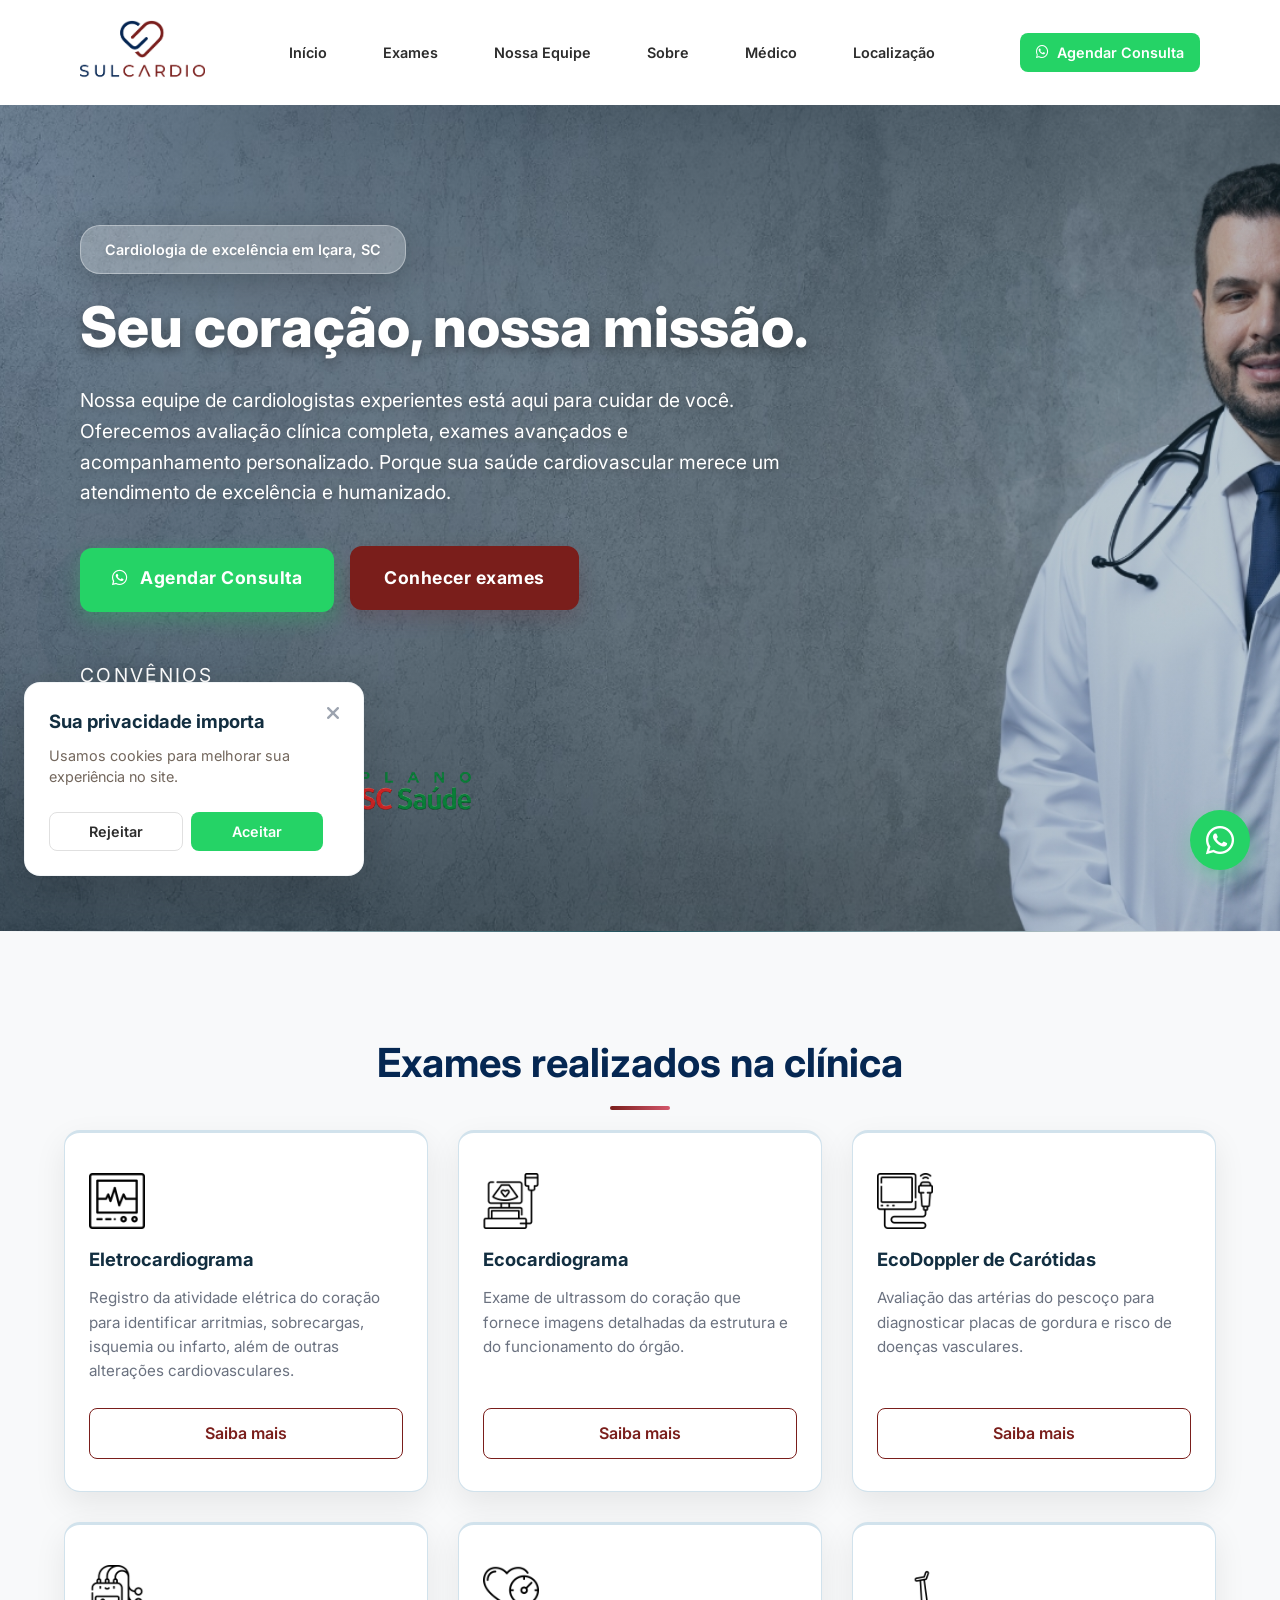
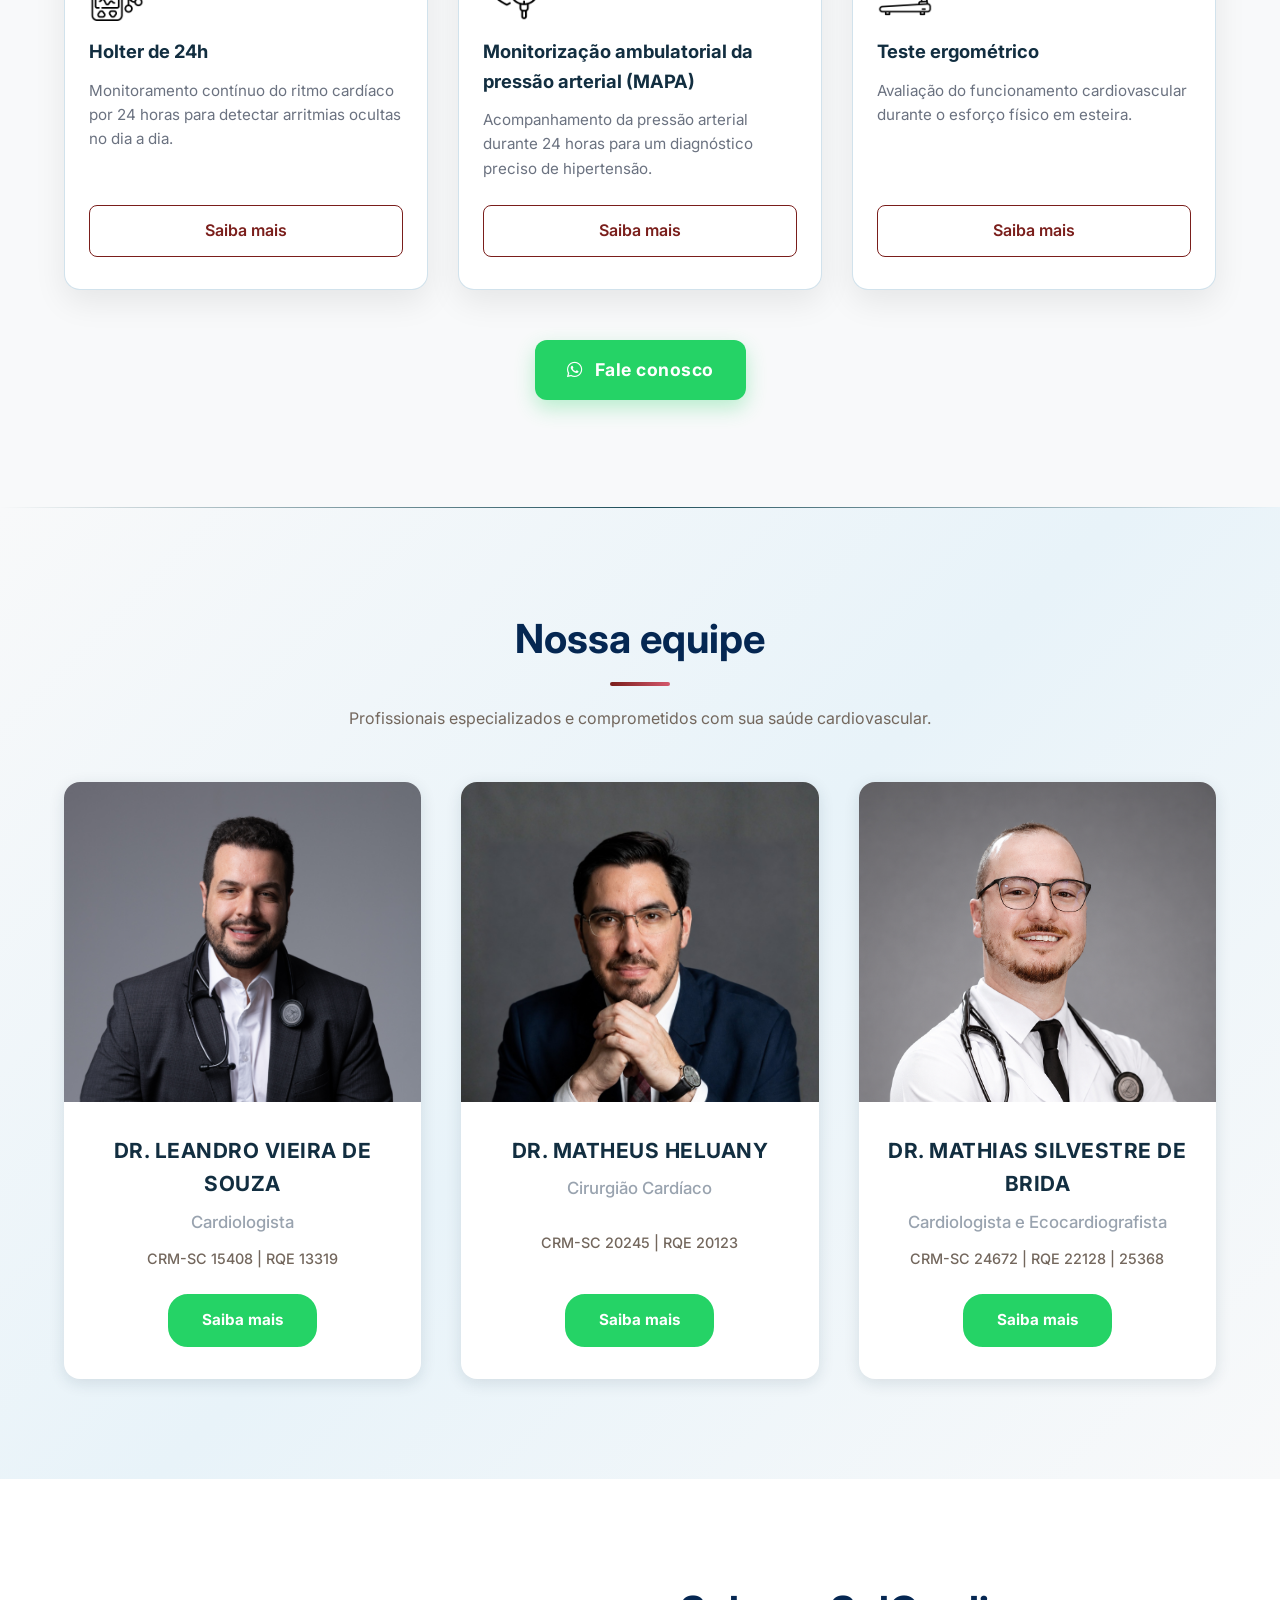
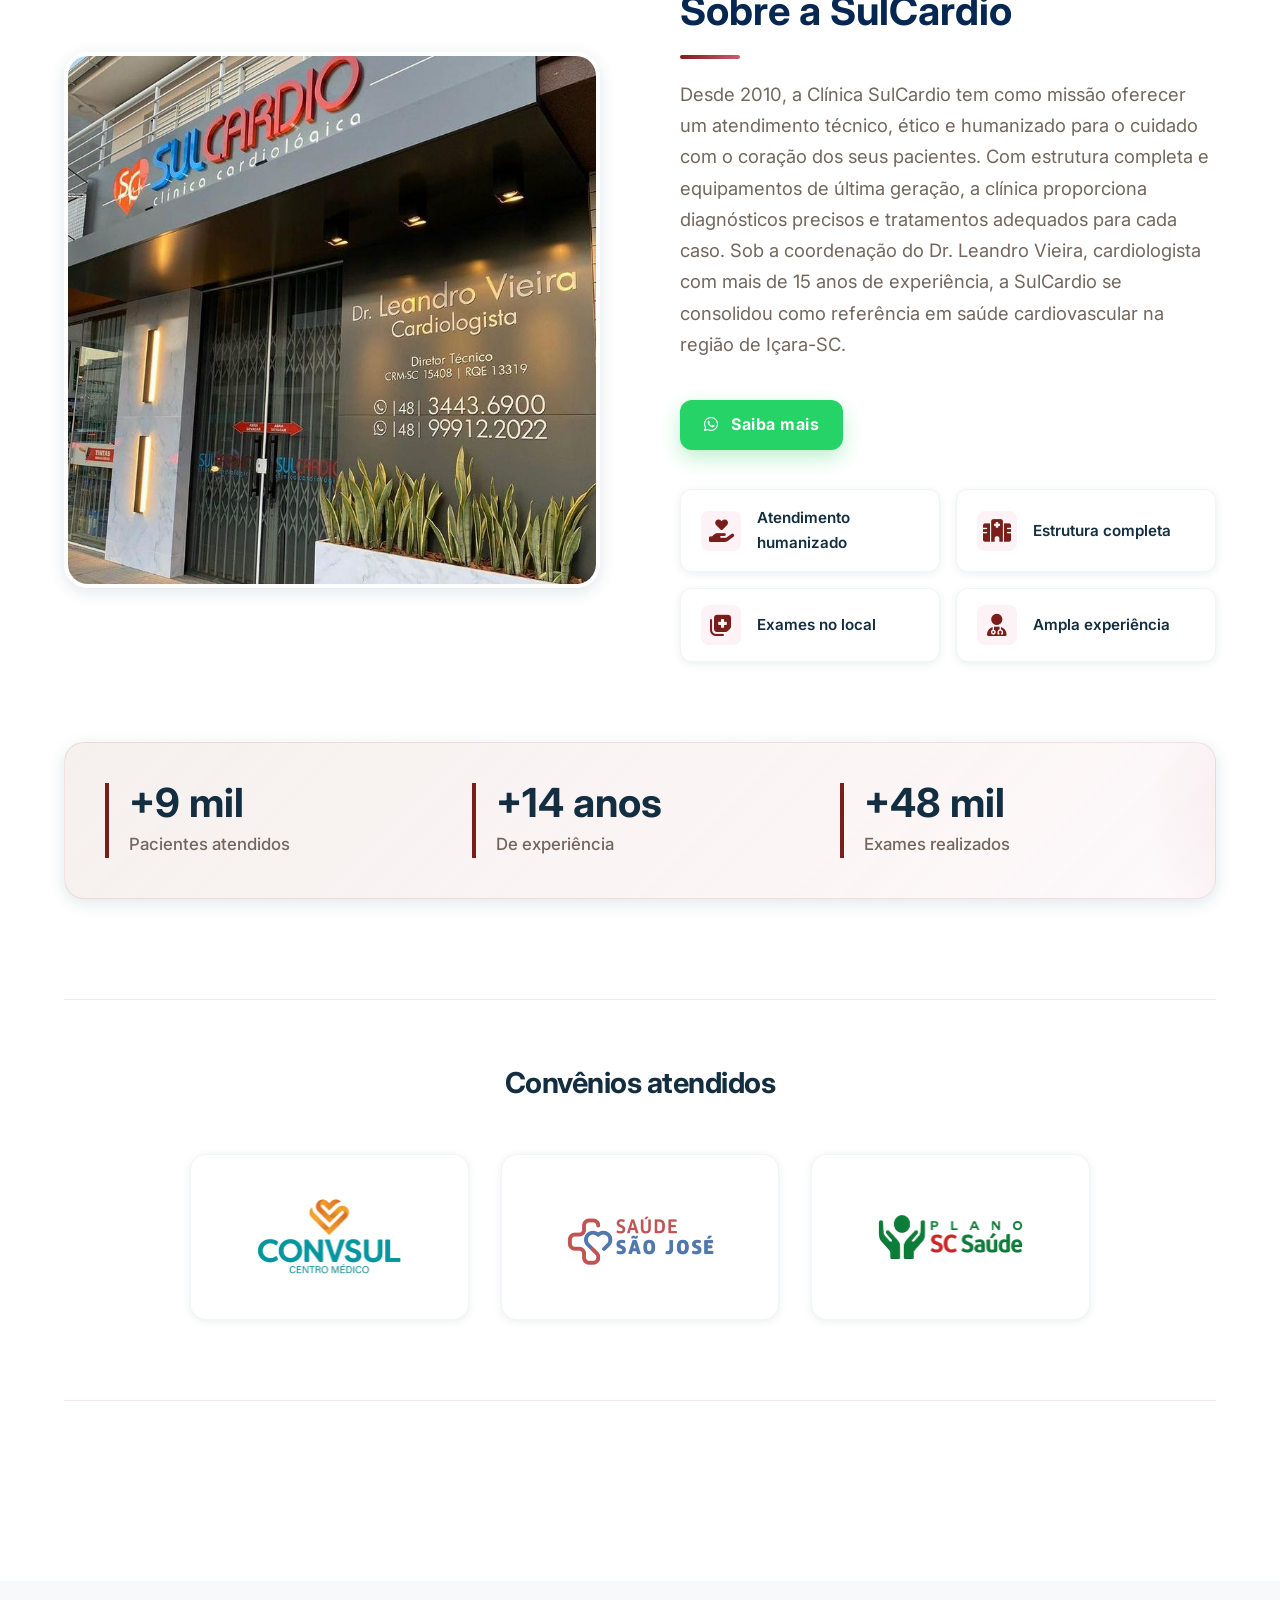
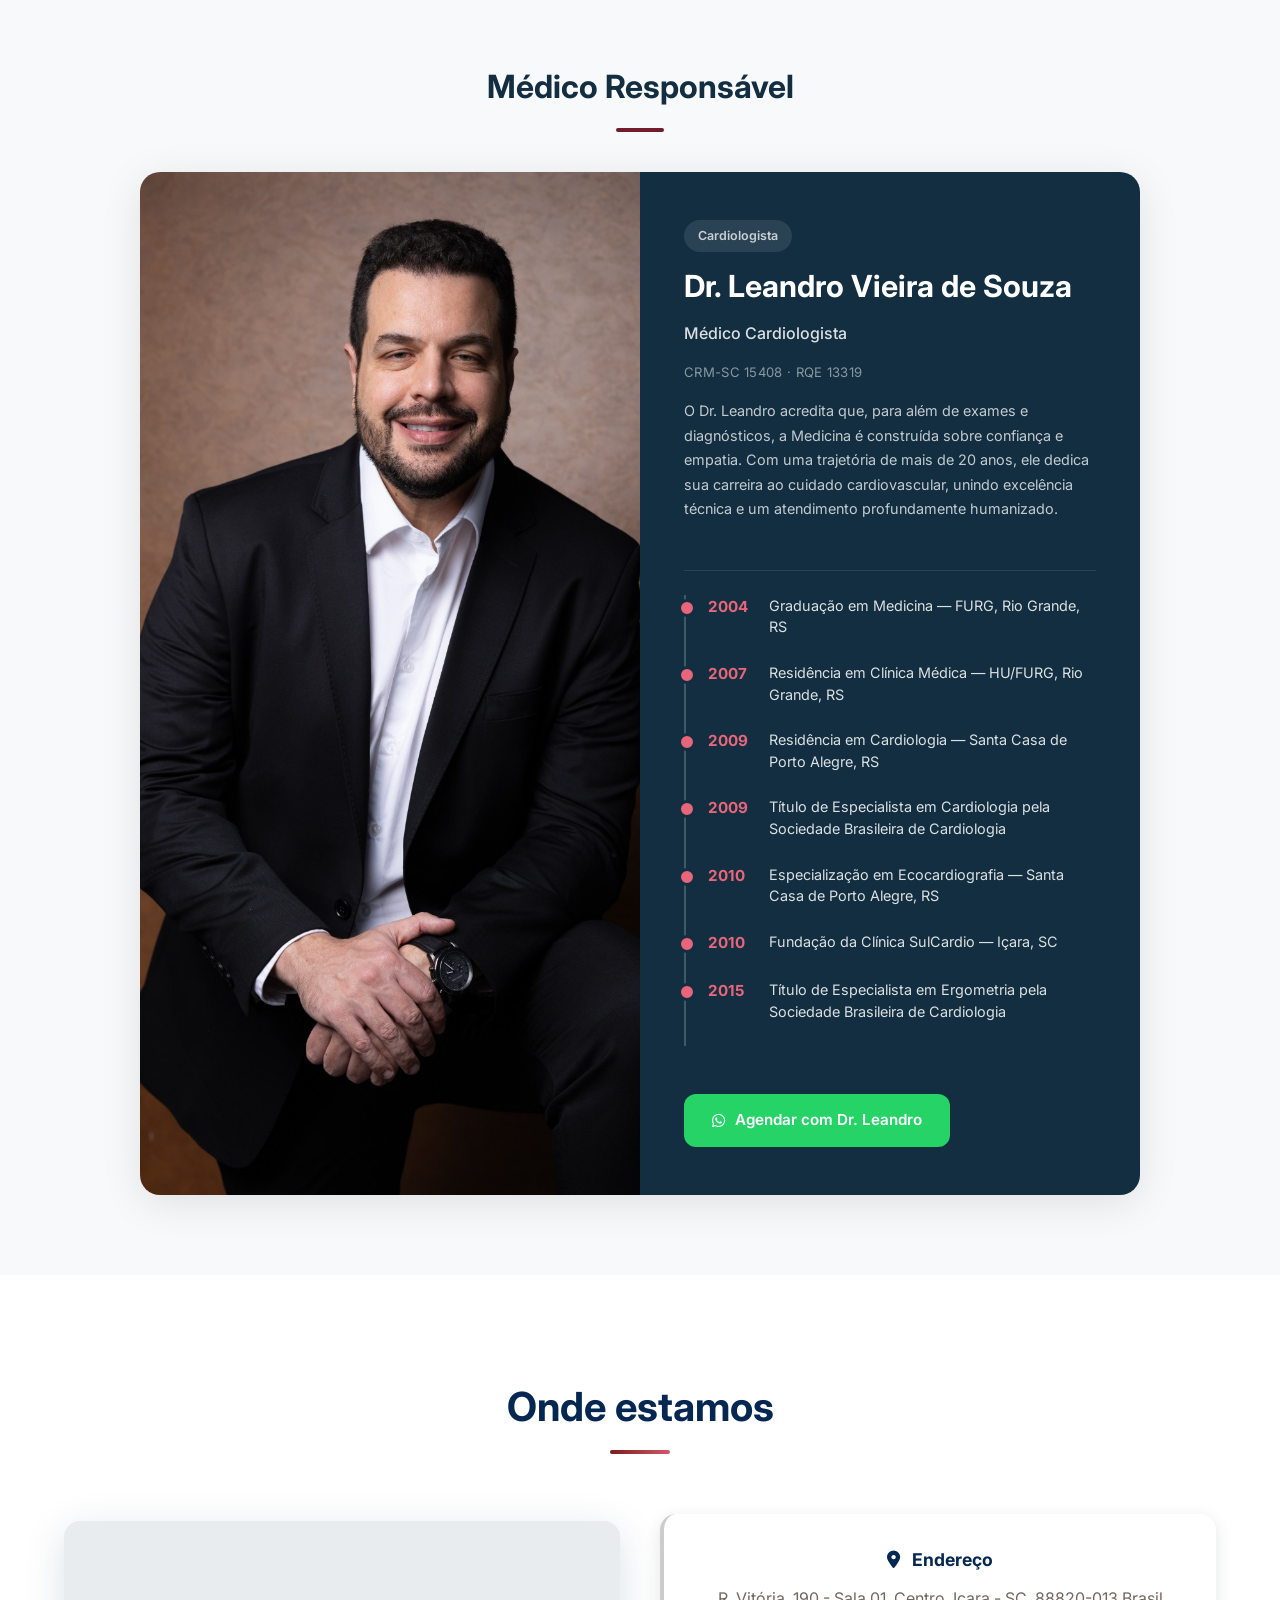
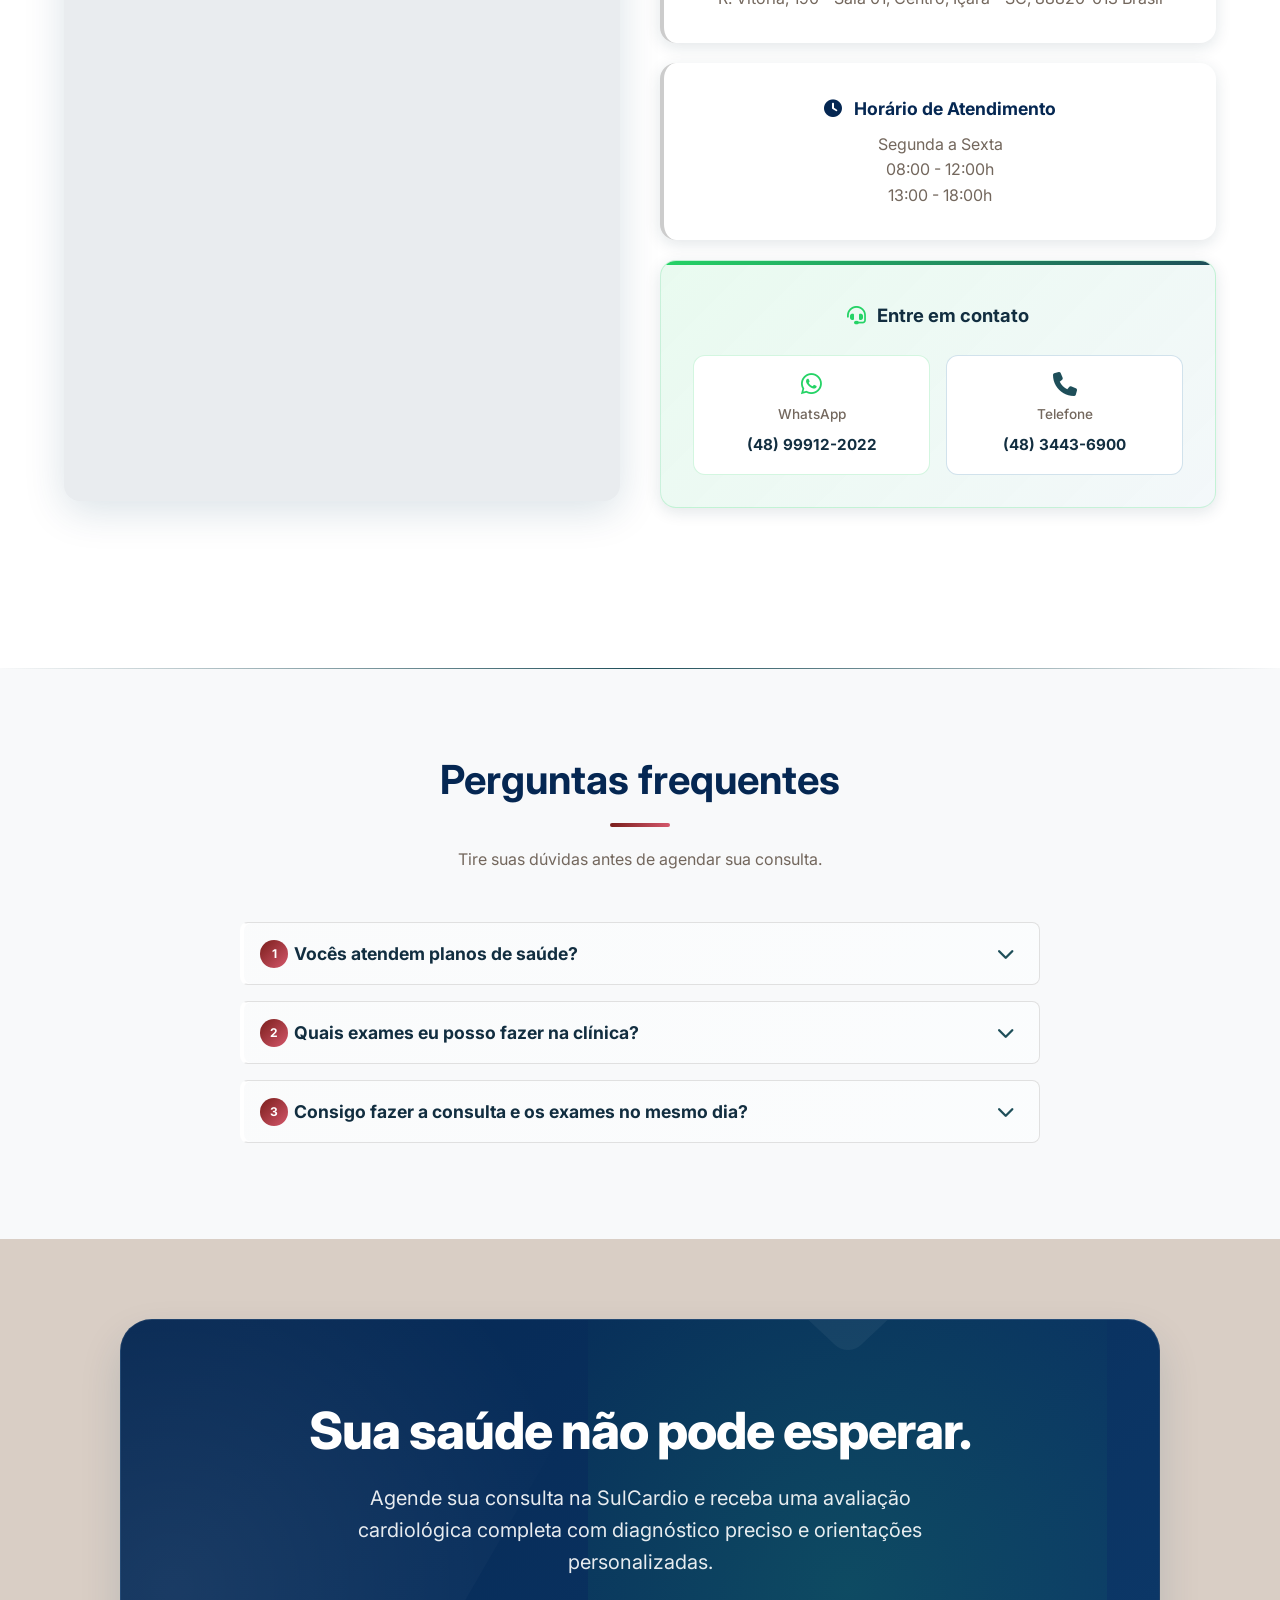
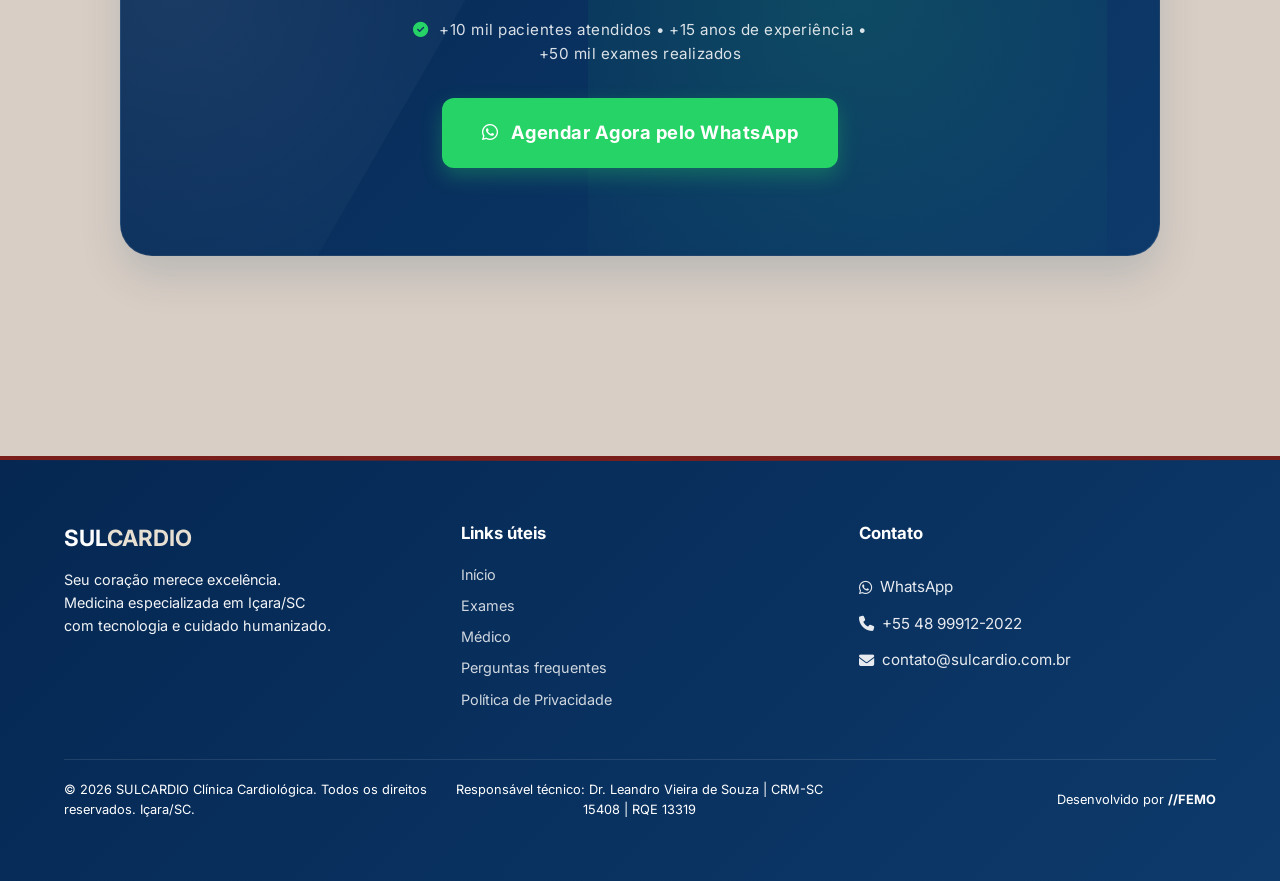
==== commit f033d8d1: "Ajustar imagens da equipe, CEP, FURG, layout do rodape e stats Atualiza fotos do Dr. Leandro (corpo " ====
--- a/index.html
+++ b/index.html
@@ -70,7 +70,7 @@
         "streetAddress": "Centro",
         "addressLocality": "Içara, SC",
         "addressRegion": "SC",
-        "postalCode": "88810-000",
+        "postalCode": "88820-013",
         "addressCountry": "BR"
       },
       "image": "https://sulcardio.com.br/logo.png",
@@ -81,7 +81,7 @@
         "name": "Dr. Leandro Vieira de Souza",
         "medicalSpecialty": "Cardiologia",
         "qualifications": [
-          "Residência em Clínica Médica - FURG (2007)",
+          "Residência em Clínica Médica - FURG, Rio Grande, RS (2007)",
           "Residência em Cardiologia - Santa Casa de Porto Alegre, RS (2009)",
           "Especialização em Ecocardiografia - Santa Casa de Porto Alegre, RS (2010)"
         ]
@@ -295,7 +295,7 @@
 
             <div class="team-grid-container">
                 <div class="team-card-new">
-                    <img src="LEANDRO.jpg" alt="Foto do Dr. Leandro Vieira de Souza" class="team-card-image">
+                    <img src="LEANDROMED.jpg" alt="Foto do Dr. Leandro Vieira de Souza" class="team-card-image" style="object-position: center 10%;">
                     <div class="team-card-content">
                         <h3 class="team-card-name">Dr. Leandro Vieira de Souza</h3>
                         <p class="team-card-specialty">Cardiologista</p>
@@ -305,7 +305,7 @@
                 </div>
 
                 <div class="team-card-new">
-                    <img src="Matheus.png" alt="Foto do Dr. Matheus Heluany" class="team-card-image" style="object-position: center 10%;">
+                    <img src="Matheus.png" alt="Foto do Dr. Matheus Heluany" class="team-card-image" style="object-position: center 30%;">
                     <div class="team-card-content">
                         <h3 class="team-card-name">Dr. Matheus Heluany</h3>
                         <p class="team-card-specialty">Cirurgião Cardíaco</p>
@@ -315,7 +315,7 @@
                 </div>
 
                 <div class="team-card-new">
-                    <img src="Mathias.png" alt="Foto do Dr. Mathias Silvestre de Brida" class="team-card-image">
+                    <img src="Mathias.png" alt="Foto do Dr. Mathias Silvestre de Brida" class="team-card-image" style="object-position: center 10%;">
                     <div class="team-card-content">
                         <h3 class="team-card-name">Dr. Mathias Silvestre de Brida</h3>
                         <p class="team-card-specialty">Cardiologista e Ecocardiografista</p>
@@ -396,7 +396,7 @@
                     </div>
                 </div>
 
-                <!-- Elfsight Google Reviews -->
+                <!-- Elfsight Google Reviews | Untitled Google Reviews -->
                 <div style="margin-top: 80px; padding-top: 80px; border-top: 1px solid rgba(115,29,44,0.1);">
                     <script src="https://elfsightcdn.com/platform.js" async></script>
                     <div class="elfsight-app-9b70dd23-f9bf-4ed8-bdd2-f0bb11ddcf8d" data-elfsight-app-lazy></div>
@@ -411,7 +411,7 @@
 
             <div class="medico-card">
                 <div class="medico-image">
-                    <img src="LEANDRO.jpg" alt="Dr. Leandro Vieira de Souza, Cardiologista">
+                    <img src="LEANDRORESP.jpeg" alt="Dr. Leandro Vieira de Souza, Cardiologista">
                 </div>
 
                 <div class="medico-content">
@@ -428,11 +428,11 @@
                     <div class="medico-timeline">
                         <div class="timeline-item">
                             <span class="timeline-year">2004</span>
-                            <span class="timeline-text">Graduação em Medicina — FURG</span>
+                            <span class="timeline-text">Graduação em Medicina — FURG, Rio Grande, RS</span>
                         </div>
                         <div class="timeline-item">
                             <span class="timeline-year">2007</span>
-                            <span class="timeline-text">Residência em Clínica Médica — HU/FURG</span>
+                            <span class="timeline-text">Residência em Clínica Médica — HU/FURG, Rio Grande, RS</span>
                         </div>
                         <div class="timeline-item">
                             <span class="timeline-year">2009</span>
@@ -470,14 +470,14 @@
             <div style="display: grid; grid-template-columns: 1fr 1fr; gap: 40px; max-width: 1200px; margin: 0 auto; align-items: center; margin-top: 60px; margin-bottom: 60px;">
                 <!-- Mapa -->
                 <div class="map-placeholder" style="height: 580px; margin: 0; max-width: 100%;">
-                    <iframe src="https://www.google.com/maps/embed?pb=!1m18!1m12!1m3!1d3476.089!2d-49.23647!3d-28.937045!2m3!1f0!2f0!3f0!3m2!1i1024!2i768!4f13.1!3m3!1m2!1s0x94c02a1b1b1b1b1b%3A0x1b1b1b1b1b1b1b!2sR.%20Vit%C3%B3ria%2C%20190%20-%20Centro%2C%20I%C3%A7ara%20-%20SC%2C%2088820-000!5e0!3m2!1spt-BR!2sbr!4v1682000000000" width="100%" height="100%" style="border:0;" allowfullscreen="" loading="lazy" referrerpolicy="no-referrer-when-downgrade"></iframe>
+                    <iframe src="https://www.google.com/maps/embed?pb=!1m18!1m12!1m3!1d3476.089!2d-49.23647!3d-28.937045!2m3!1f0!2f0!3f0!3m2!1i1024!2i768!4f13.1!3m3!1m2!1s0x94c02a1b1b1b1b1b%3A0x1b1b1b1b1b1b1b!2sR.%20Vit%C3%B3ria%2C%20190%20-%20Centro%2C%20I%C3%A7ara%20-%20SC%2C%2088820-013!5e0!3m2!1spt-BR!2sbr!4v1682000000000" width="100%" height="100%" style="border:0;" allowfullscreen="" loading="lazy" referrerpolicy="no-referrer-when-downgrade"></iframe>
                 </div>
 
                 <!-- Informações -->
                 <div>
                     <div style="background: var(--white); padding: 32px; border-radius: 16px; box-shadow: var(--shadow-depth-2); margin-bottom: 20px; border-left: 4px solid #ccc;">
                         <h4 style="color: #052752; font-size: 1.1rem; margin-bottom: 12px;"><i class="fas fa-map-marker-alt" style="color: #052752; margin-right: 12px;"></i>Endereço</h4>
-                        <p style="margin: 0; color: var(--text-light); line-height: 1.6;">R. Vitória, 190 - Sala 01, Centro, Içara - SC, 88820-000 Brasil</p>
+                        <p style="margin: 0; color: var(--text-light); line-height: 1.6;">R. Vitória, 190 - Sala 01, Centro, Içara - SC, 88820-013 Brasil</p>
                     </div>
 
                     <div style="background: var(--white); padding: 32px; border-radius: 16px; box-shadow: var(--shadow-depth-2); margin-bottom: 20px; border-left: 4px solid #ccc;">
@@ -549,7 +549,7 @@
 
                 <p style="color: rgba(255,255,255,0.85); font-size: 0.95rem; margin-bottom: 32px; letter-spacing: 0.5px;">
                     <i class="fas fa-check-circle" style="color: var(--accent-green); margin-right: 6px;"></i>
-                    +10 mil pacientes atendidos &bull; +15 anos de experiência &bull; +50 mil exames realizados
+                    <span style="white-space: nowrap;">+10 mil pacientes atendidos</span> &bull; <span style="white-space: nowrap;">+15 anos de experiência</span> &bull; <span style="white-space: nowrap;">+50 mil exames realizados</span>
                 </p>
 
                 <a href="https://wa.me/5548999122022?text=Olá!%20Gostaria%20de%20agendar%20uma%20consulta%20na%20SULCARDIO." target="_blank" rel="noopener noreferrer" class="btn-whatsapp" id="agendar" aria-label="Iniciar conversa no WhatsApp para agendar sua consulta">
@@ -565,7 +565,7 @@
             <!-- Coluna 1: Logo e Descrição -->
             <div class="footer-section">
                 <h4 style="font-size: 1.4rem; margin-bottom: 12px;">SUL<span style="color: var(--accent-light);">CARDIO</span></h4>
-                <p>Seu coração merece excelência. Medicina especializada em Içara/SC com tecnologia e cuidado humanizado.</p>
+                <p>Seu coração merece excelência.<br>Medicina especializada em Içara/SC<br>com tecnologia e cuidado humanizado.</p>
             </div>
 
             <!-- Coluna 2: Links Úteis -->
@@ -596,9 +596,9 @@
         </div>
 
         <div class="footer-bottom">
-            <p style="margin-bottom: 12px; font-size: 0.8rem;">Responsável técnico: Dr. Leandro Vieira de Souza | CRM-SC 15408 | RQE 13319</p>
-            <p>&copy; 2026 SULCARDIO Clínica Cardiológica. Todos os direitos reservados. Içara/SC.</p>
-            <p style="margin-top: 12px; font-size: 0.8rem;">Desenvolvido por <a href="https://femo.com.br/" target="_blank" rel="noopener noreferrer" style="color: var(--white); text-decoration: none; font-weight: 600; transition: opacity 0.3s;"><strong>//FEMO</strong></a></p>
+            <p style="text-align: left; font-size: 0.8rem;">&copy; 2026 SULCARDIO Clínica Cardiológica. Todos os direitos reservados. Içara/SC.</p>
+            <p style="font-size: 0.8rem;">Responsável técnico: Dr. Leandro Vieira de Souza | CRM-SC 15408 | RQE 13319</p>
+            <p style="text-align: right; font-size: 0.8rem;">Desenvolvido por <a href="https://femo.com.br/" target="_blank" rel="noopener noreferrer" style="color: var(--white); text-decoration: none; font-weight: 600; transition: opacity 0.3s;"><strong>//FEMO</strong></a></p>
         </div>
     </footer>
 
--- a/style.css
+++ b/style.css
@@ -1077,9 +1077,24 @@
 }
 
 .footer-bottom {
+    display: flex;
+    align-items: center;
+    justify-content: space-between;
+    gap: 16px;
     text-align: center;
     border-top: 1px solid rgba(255, 255, 255, 0.1);
     padding-top: 20px;
+}
+
+.footer-bottom p {
+    margin: 0;
+    flex: 1;
+}
+
+@media (max-width: 768px) {
+    .footer-bottom {
+        flex-direction: column;
+    }
 }
 
 /* Botão Flutuante WhatsApp */
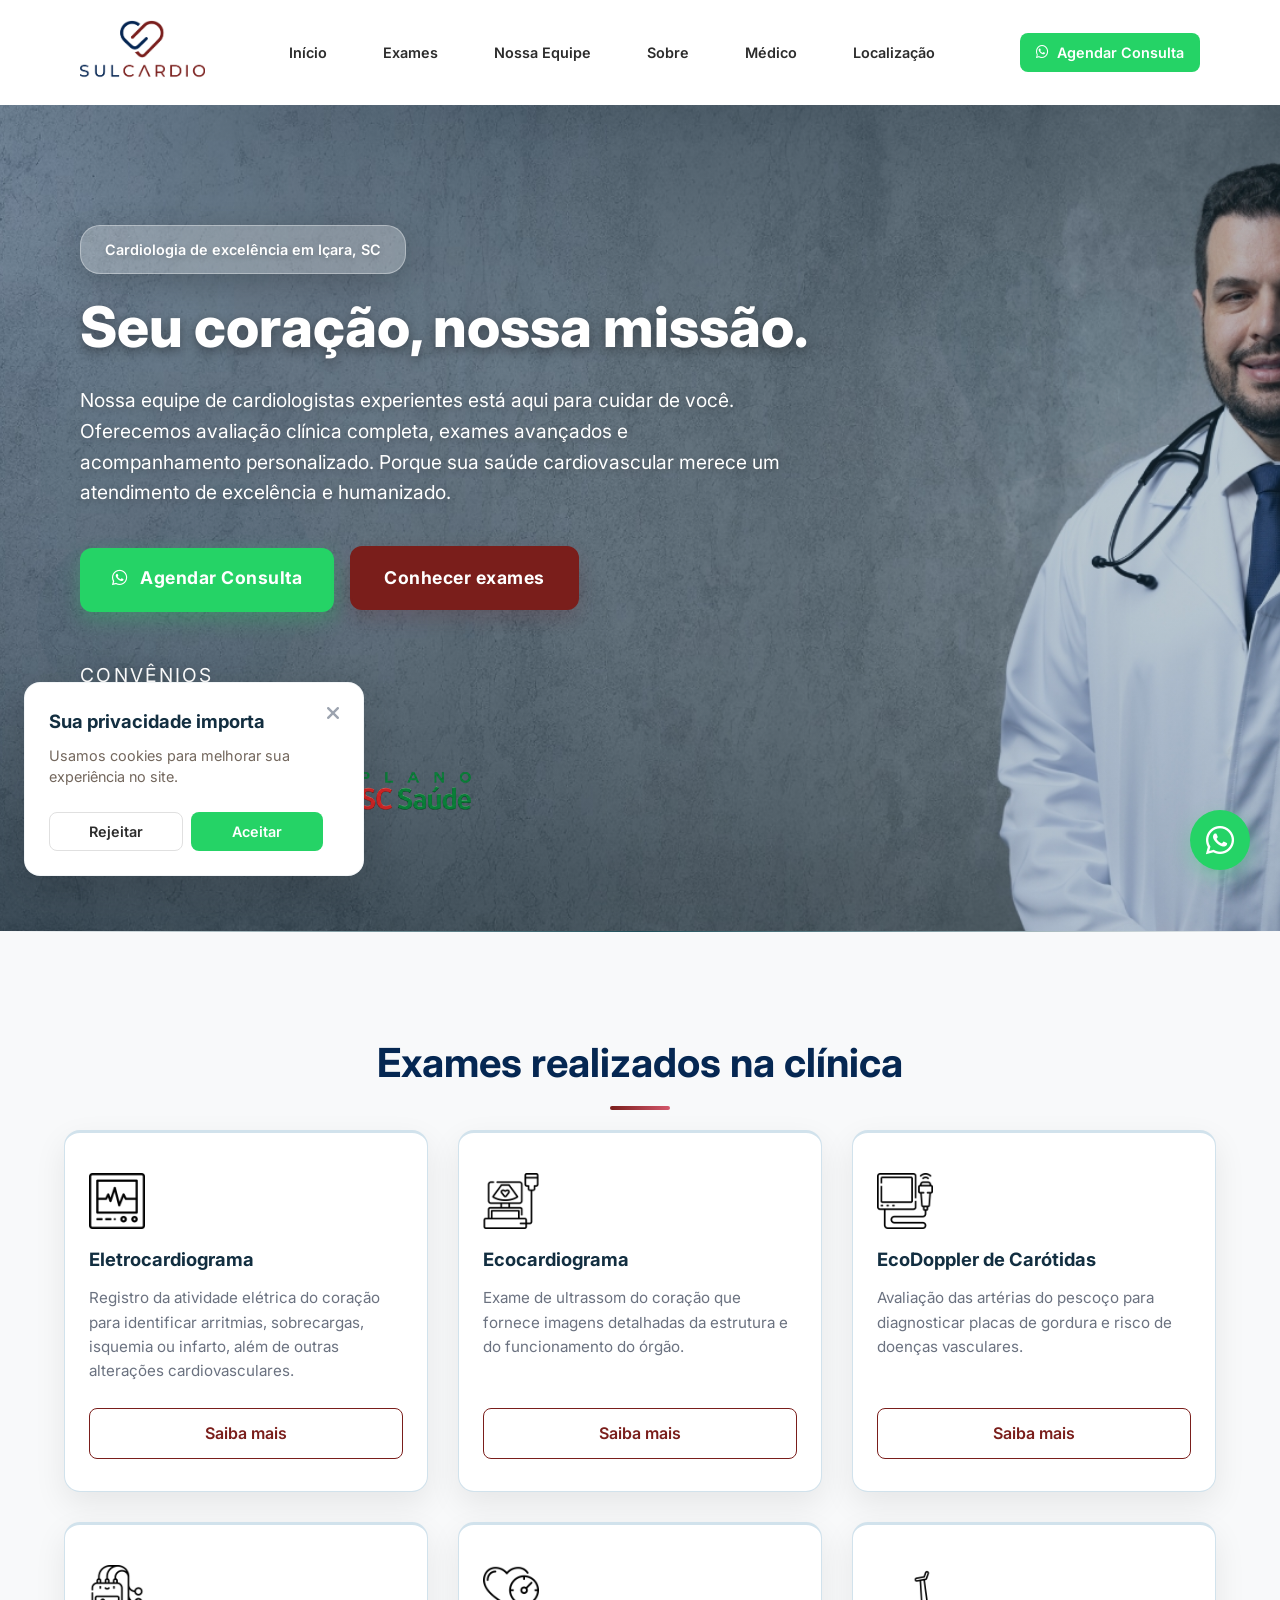
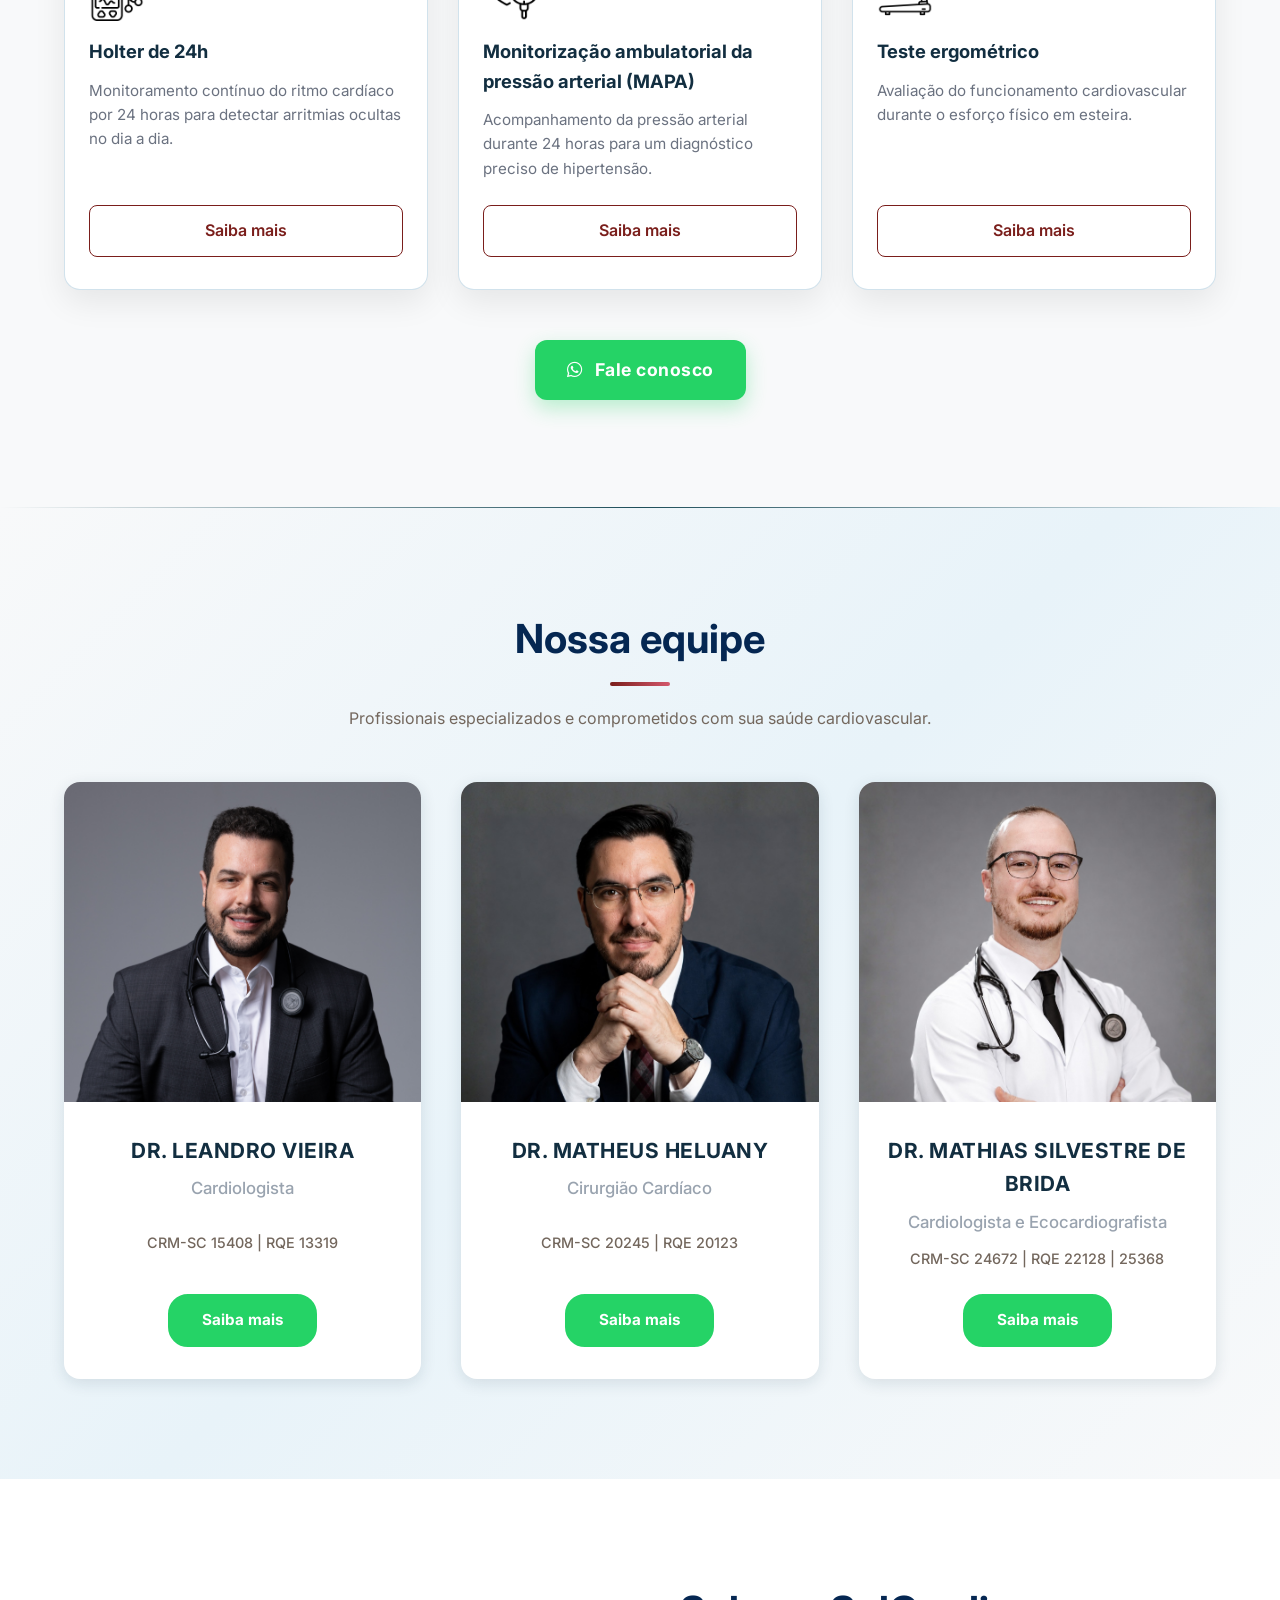
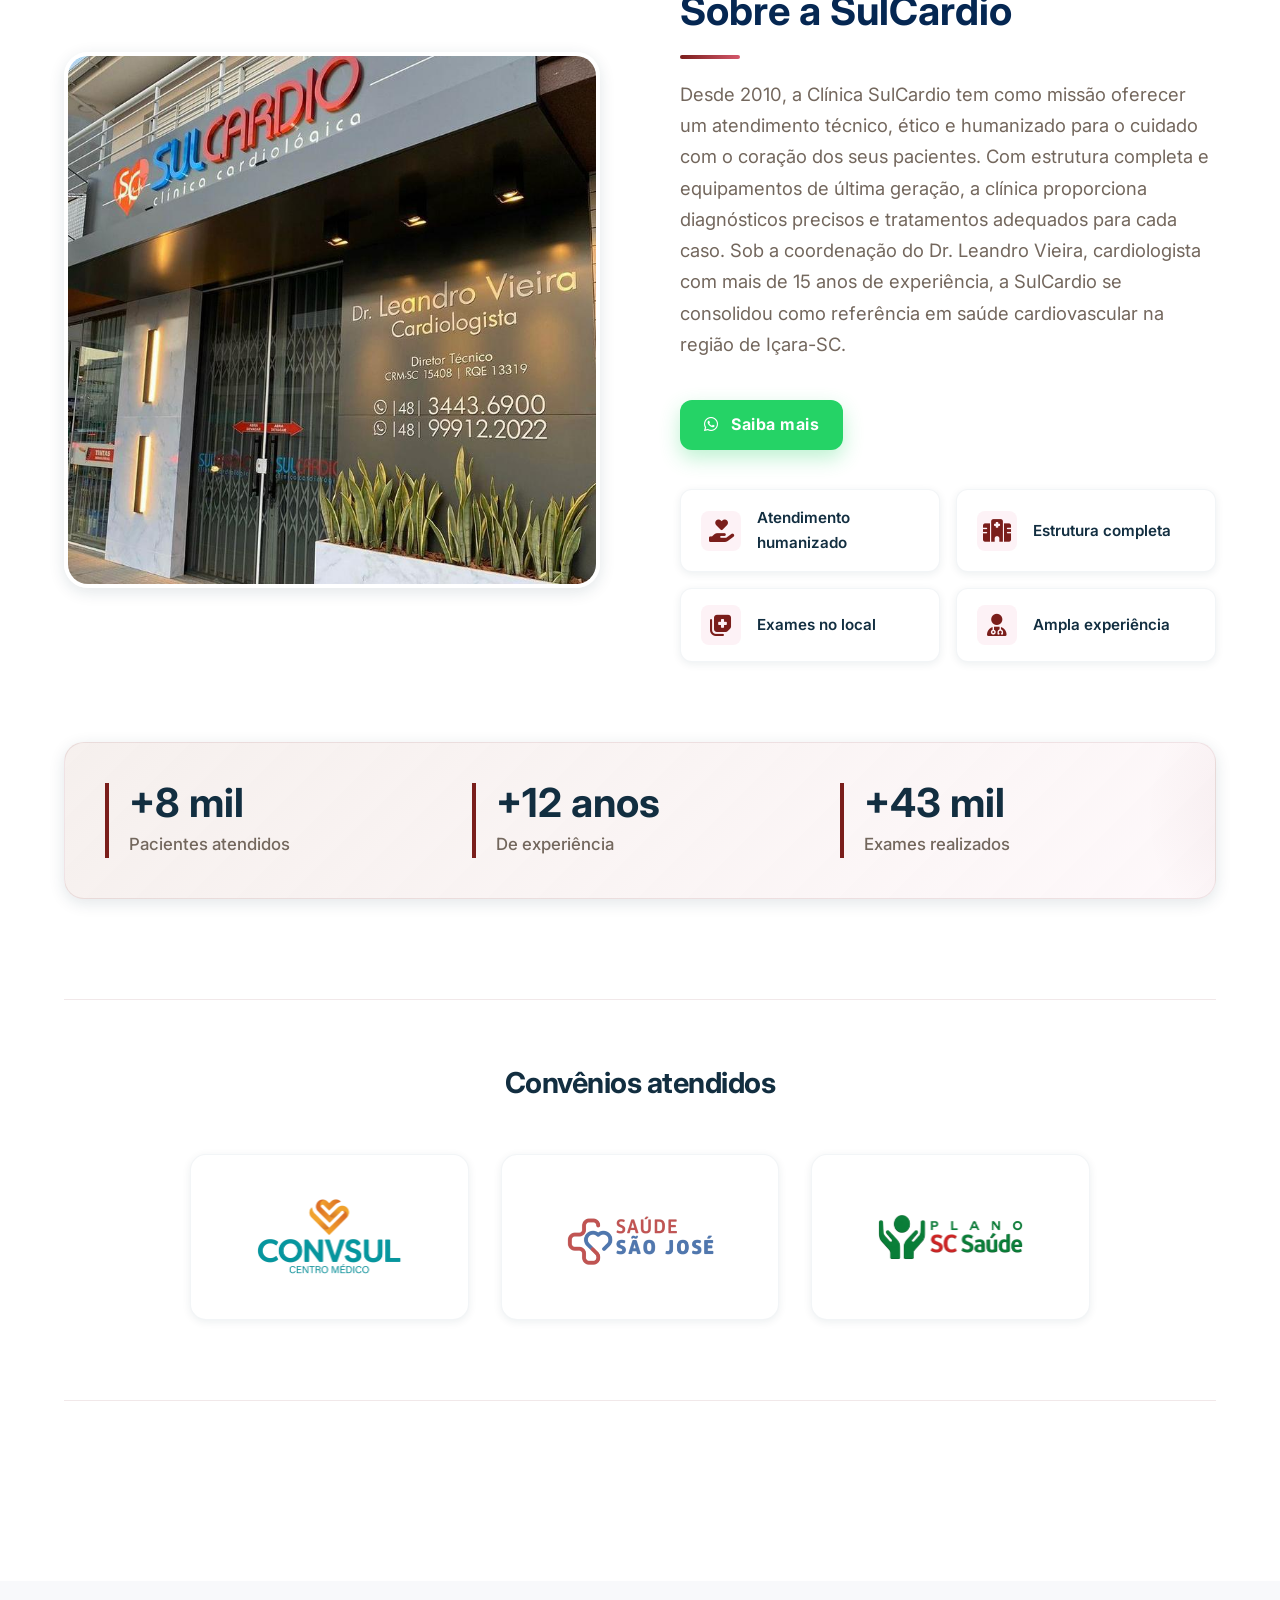
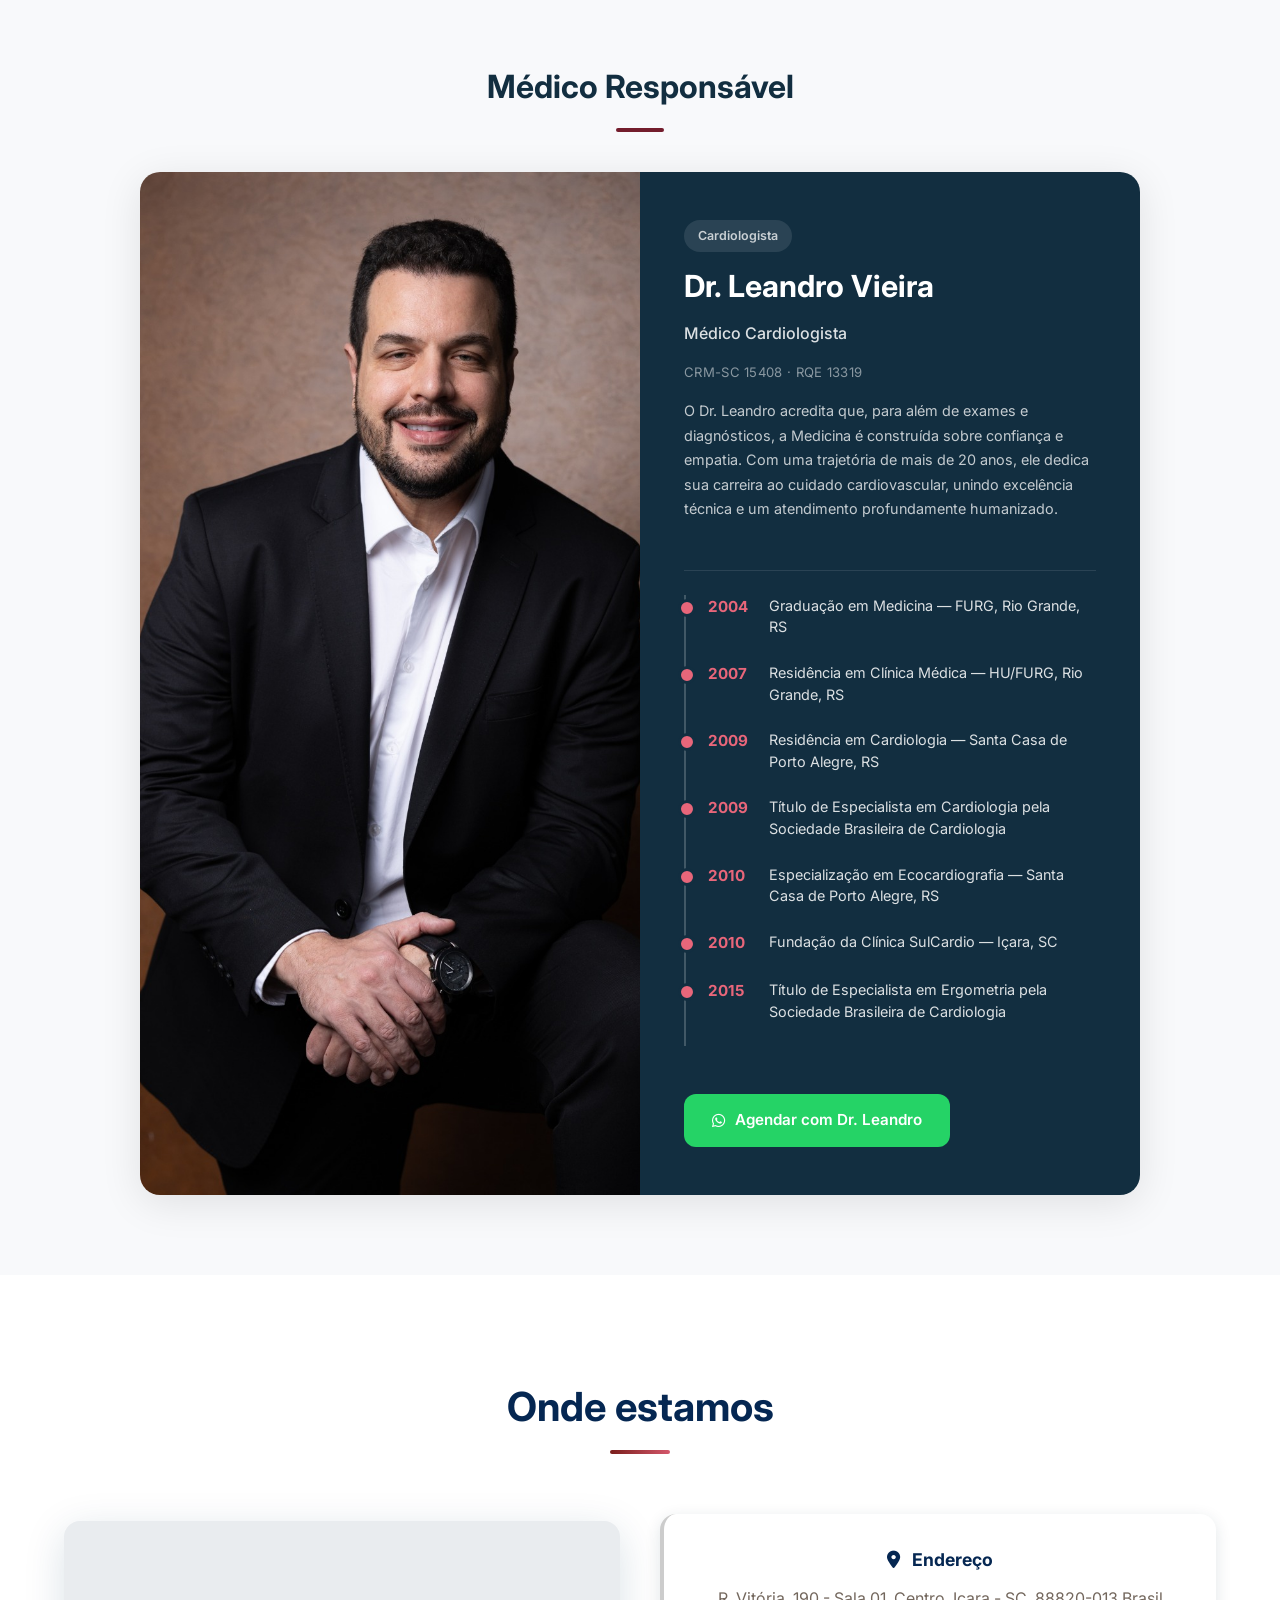
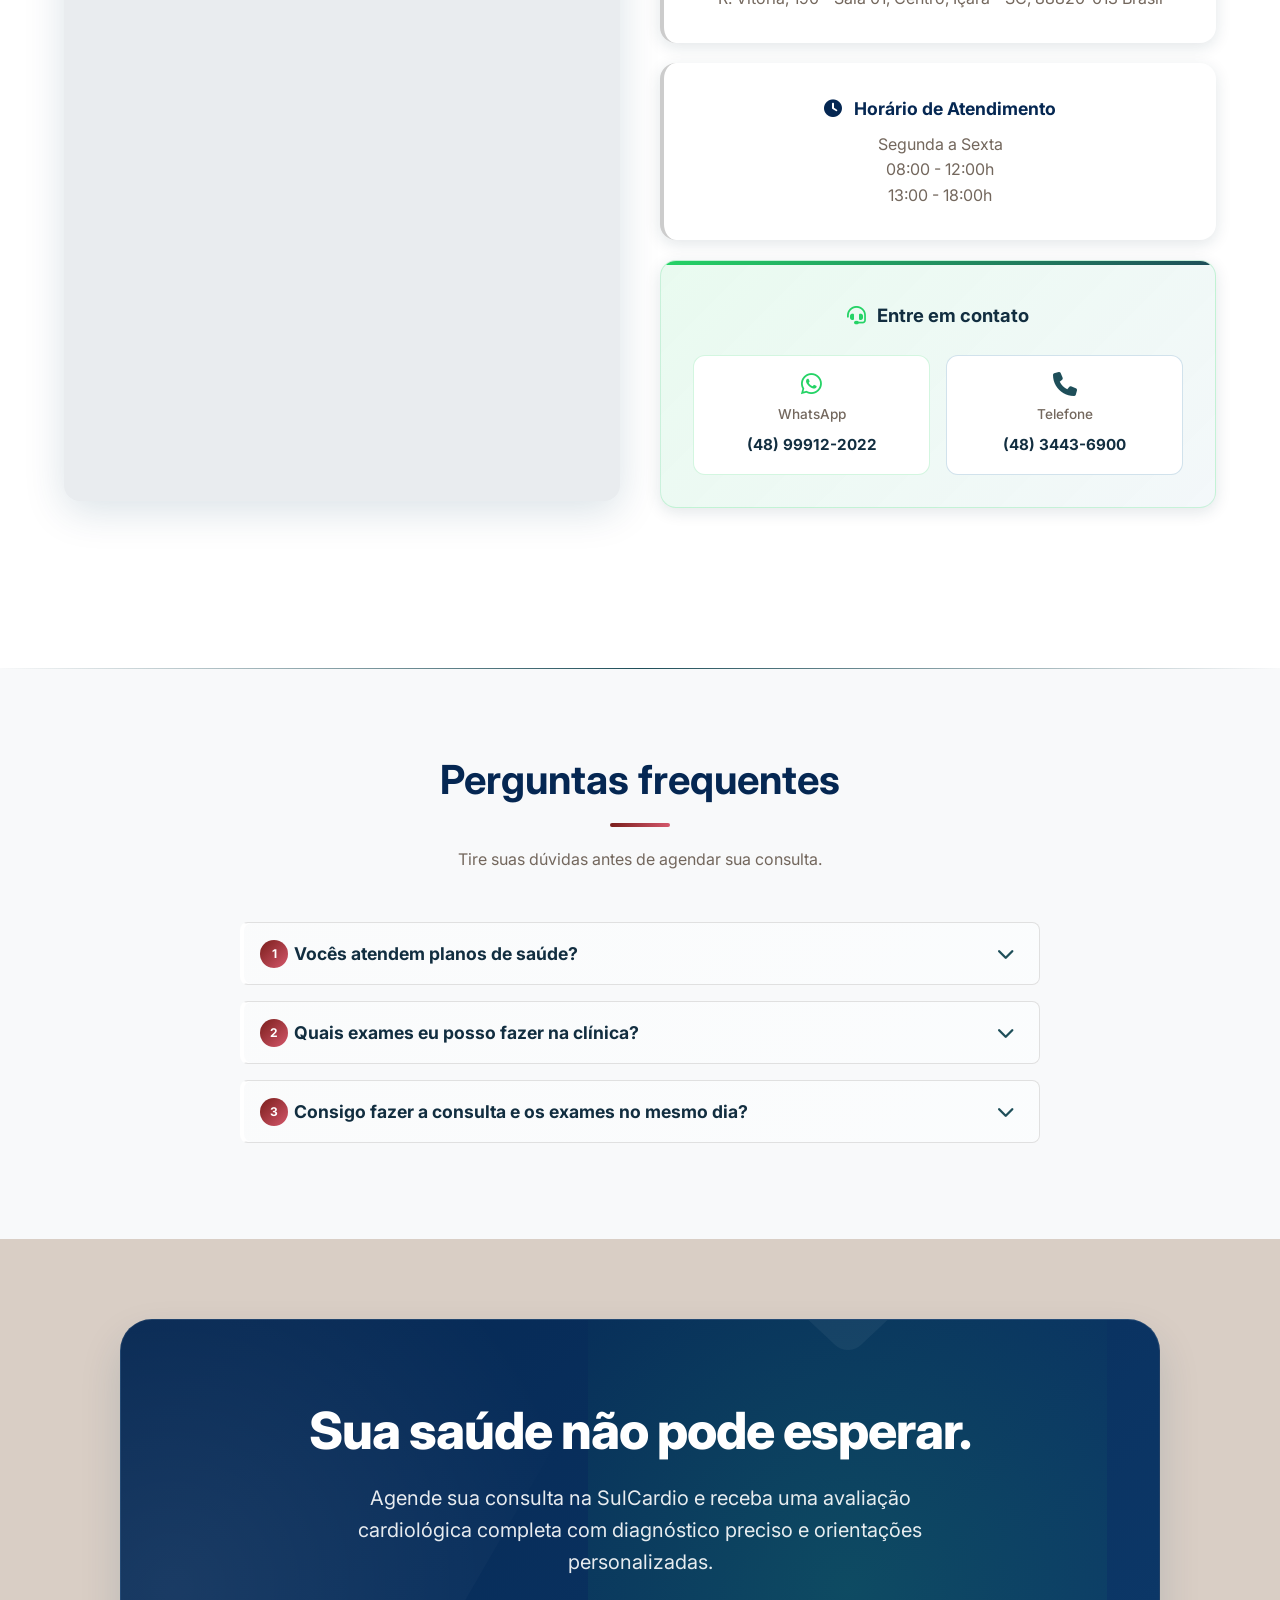
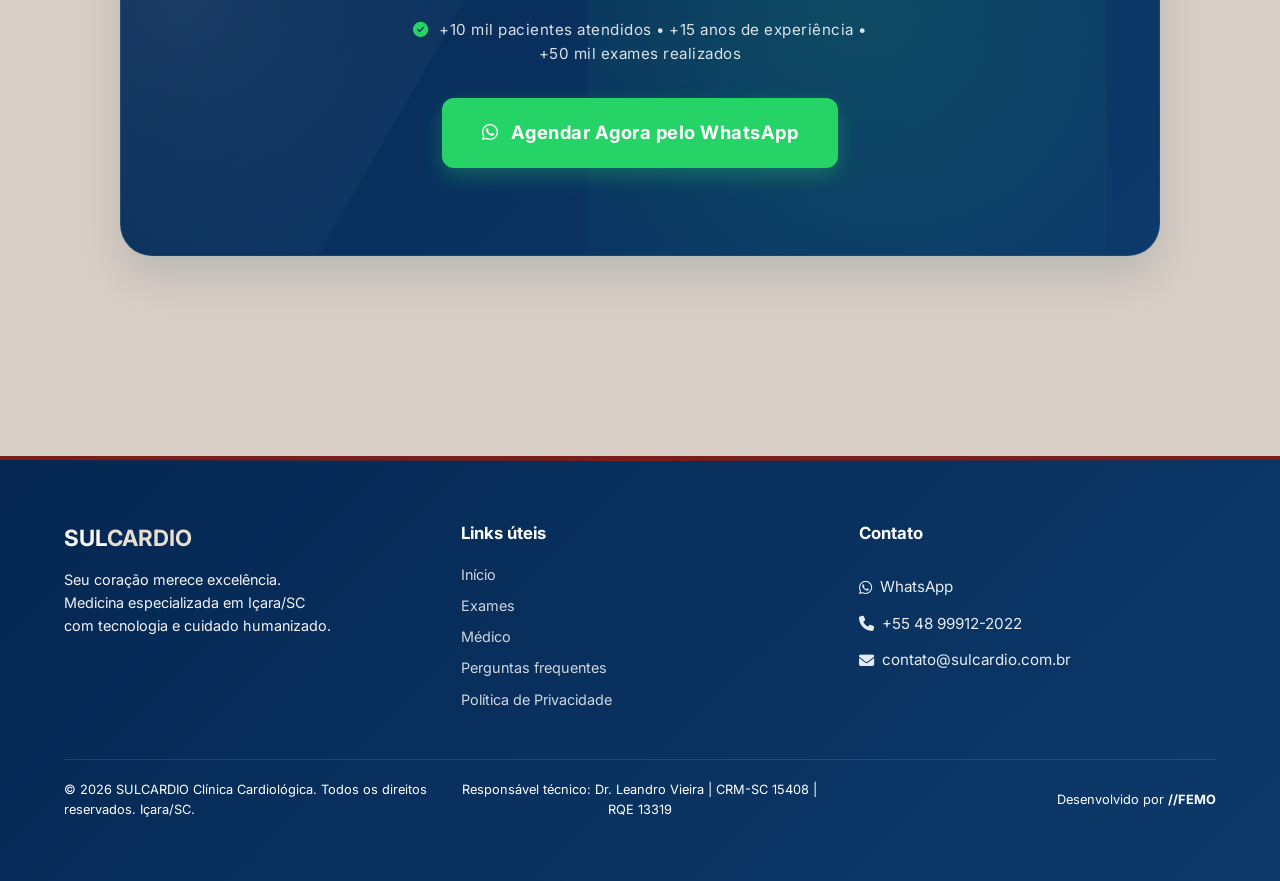
==== commit 0d476a54: "Ajustar nome do Dr. Leandro, imagem PNG e alinhamento dos rostos da equipe Remove "de Souza" do nome" ====
--- a/index.html
+++ b/index.html
@@ -4,8 +4,8 @@
     <meta charset="UTF-8">
     <link rel="icon" type="image/png" href="FAVICON.png">
     <meta name="viewport" content="width=device-width, initial-scale=1.0">
-    <meta name="description" content="SULCARDIO Clínica Cardiológica em Içara/SC. Agende sua consulta ou exame (Ecocardiograma, Holter, MAPA) com o Dr. Leandro Vieira de Souza.">
-    <meta name="keywords" content="Cardiologista, Clínica Cardiológica, Içara, SC, Ecocardiograma, Dr. Leandro Vieira de Souza, Consulta Cardiológica">
+    <meta name="description" content="SULCARDIO Clínica Cardiológica em Içara/SC. Agende sua consulta ou exame (Ecocardiograma, Holter, MAPA) com o Dr. Leandro Vieira.">
+    <meta name="keywords" content="Cardiologista, Clínica Cardiológica, Içara, SC, Ecocardiograma, Dr. Leandro Vieira, Consulta Cardiológica">
     <title>SULCARDIO Clínica Cardiológica | Içara - SC</title>
     
     <!-- Fontes do Google -->
@@ -78,7 +78,7 @@
       "medicalSpecialty": "Cardiology",
       "doctor": {
         "@type": "Physician",
-        "name": "Dr. Leandro Vieira de Souza",
+        "name": "Dr. Leandro Vieira",
         "medicalSpecialty": "Cardiologia",
         "qualifications": [
           "Residência em Clínica Médica - FURG, Rio Grande, RS (2007)",
@@ -295,12 +295,12 @@
 
             <div class="team-grid-container">
                 <div class="team-card-new">
-                    <img src="LEANDROMED.jpg" alt="Foto do Dr. Leandro Vieira de Souza" class="team-card-image" style="object-position: center 10%;">
+                    <img src="LEANDROMED.png" alt="Foto do Dr. Leandro Vieira" class="team-card-image" style="object-position: center 25%;">
                     <div class="team-card-content">
-                        <h3 class="team-card-name">Dr. Leandro Vieira de Souza</h3>
+                        <h3 class="team-card-name">Dr. Leandro Vieira</h3>
                         <p class="team-card-specialty">Cardiologista</p>
                         <p class="team-card-credentials">CRM-SC 15408 | RQE 13319</p>
-                        <a href="https://wa.me/5548999122022?text=Olá! Gostaria de agendar uma consulta com o Dr. Leandro Vieira de Souza." target="_blank" rel="noopener noreferrer" class="btn-saiba-mais-team">Saiba mais</a>
+                        <a href="https://wa.me/5548999122022?text=Olá! Gostaria de agendar uma consulta com o Dr. Leandro Vieira." target="_blank" rel="noopener noreferrer" class="btn-saiba-mais-team">Saiba mais</a>
                     </div>
                 </div>
 
@@ -315,7 +315,7 @@
                 </div>
 
                 <div class="team-card-new">
-                    <img src="Mathias.png" alt="Foto do Dr. Mathias Silvestre de Brida" class="team-card-image" style="object-position: center 10%;">
+                    <img src="Mathias.png" alt="Foto do Dr. Mathias Silvestre de Brida" class="team-card-image" style="object-position: center 22%;">
                     <div class="team-card-content">
                         <h3 class="team-card-name">Dr. Mathias Silvestre de Brida</h3>
                         <p class="team-card-specialty">Cardiologista e Ecocardiografista</p>
@@ -411,13 +411,13 @@
 
             <div class="medico-card">
                 <div class="medico-image">
-                    <img src="LEANDRORESP.jpeg" alt="Dr. Leandro Vieira de Souza, Cardiologista">
+                    <img src="LEANDRORESP.jpeg" alt="Dr. Leandro Vieira, Cardiologista">
                 </div>
 
                 <div class="medico-content">
                     <span class="medico-badge">Cardiologista</span>
 
-                    <h3 class="medico-name">Dr. Leandro Vieira de Souza</h3>
+                    <h3 class="medico-name">Dr. Leandro Vieira</h3>
 
                     <p class="medico-specialty">Médico Cardiologista</p>
 
@@ -470,7 +470,7 @@
             <div style="display: grid; grid-template-columns: 1fr 1fr; gap: 40px; max-width: 1200px; margin: 0 auto; align-items: center; margin-top: 60px; margin-bottom: 60px;">
                 <!-- Mapa -->
                 <div class="map-placeholder" style="height: 580px; margin: 0; max-width: 100%;">
-                    <iframe src="https://www.google.com/maps/embed?pb=!1m18!1m12!1m3!1d3476.089!2d-49.23647!3d-28.937045!2m3!1f0!2f0!3f0!3m2!1i1024!2i768!4f13.1!3m3!1m2!1s0x94c02a1b1b1b1b1b%3A0x1b1b1b1b1b1b1b!2sR.%20Vit%C3%B3ria%2C%20190%20-%20Centro%2C%20I%C3%A7ara%20-%20SC%2C%2088820-013!5e0!3m2!1spt-BR!2sbr!4v1682000000000" width="100%" height="100%" style="border:0;" allowfullscreen="" loading="lazy" referrerpolicy="no-referrer-when-downgrade"></iframe>
+                    <iframe src="https://www.google.com/maps?q=R.+Vit%C3%B3ria%2C+190+-+Sala+01%2C+Centro%2C+I%C3%A7ara+-+SC%2C+88820-013&output=embed" width="100%" height="100%" style="border:0;" allowfullscreen="" loading="lazy" referrerpolicy="no-referrer-when-downgrade"></iframe>
                 </div>
 
                 <!-- Informações -->
@@ -597,7 +597,7 @@
 
         <div class="footer-bottom">
             <p style="text-align: left; font-size: 0.8rem;">&copy; 2026 SULCARDIO Clínica Cardiológica. Todos os direitos reservados. Içara/SC.</p>
-            <p style="font-size: 0.8rem;">Responsável técnico: Dr. Leandro Vieira de Souza | CRM-SC 15408 | RQE 13319</p>
+            <p style="font-size: 0.8rem;">Responsável técnico: Dr. Leandro Vieira | CRM-SC 15408 | RQE 13319</p>
             <p style="text-align: right; font-size: 0.8rem;">Desenvolvido por <a href="https://femo.com.br/" target="_blank" rel="noopener noreferrer" style="color: var(--white); text-decoration: none; font-weight: 600; transition: opacity 0.3s;"><strong>//FEMO</strong></a></p>
         </div>
     </footer>
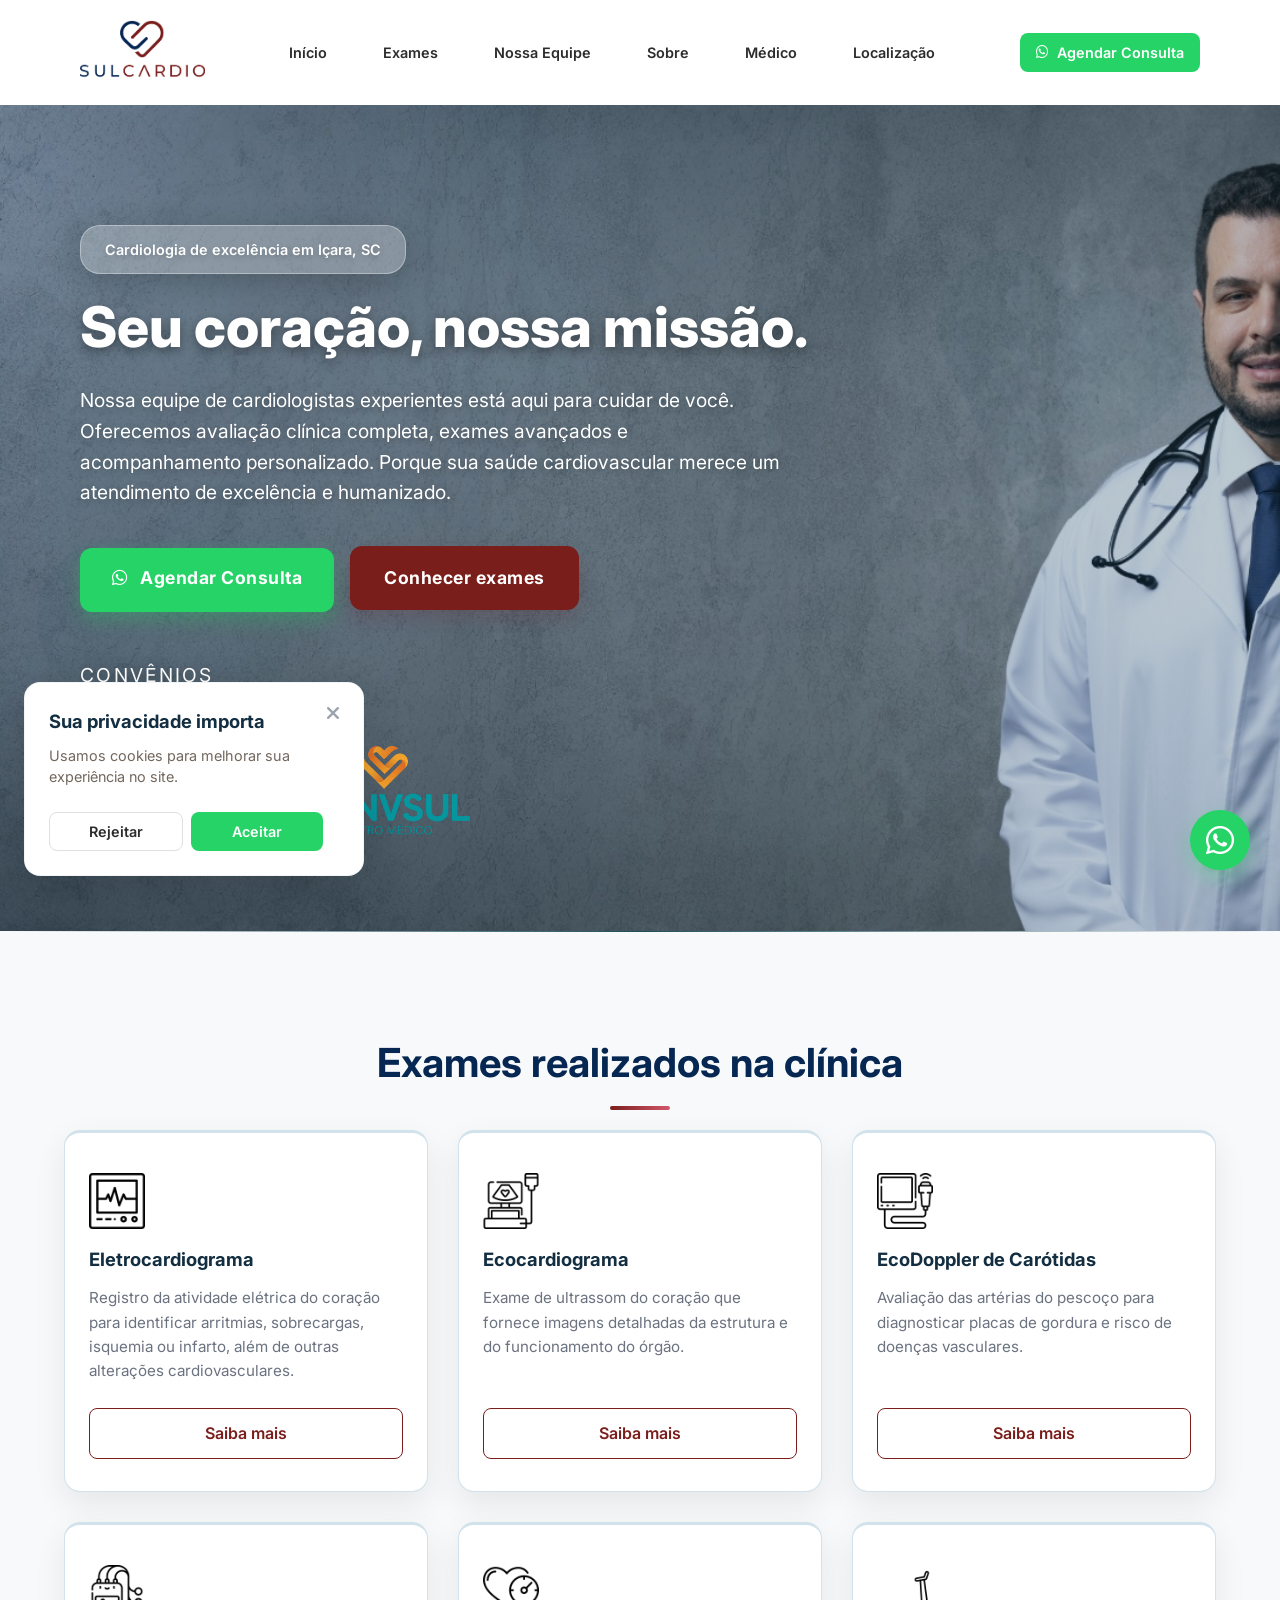
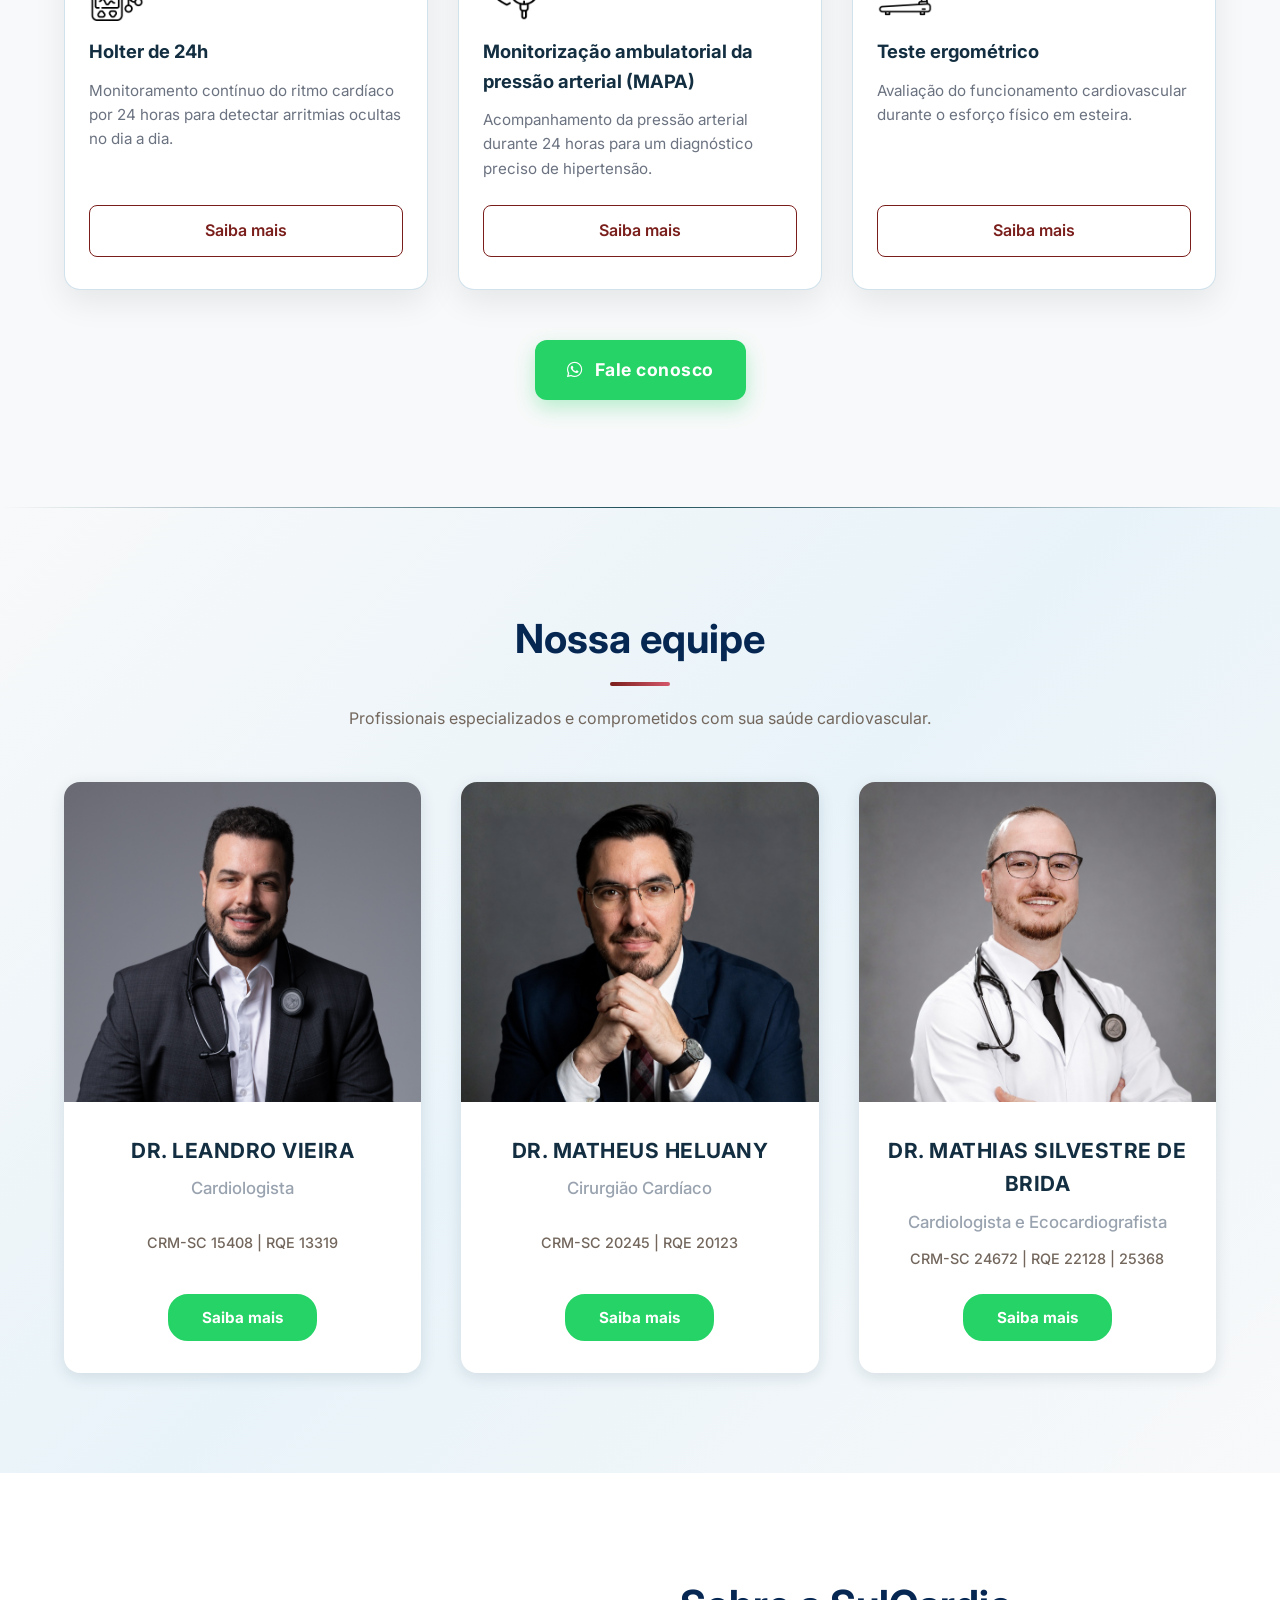
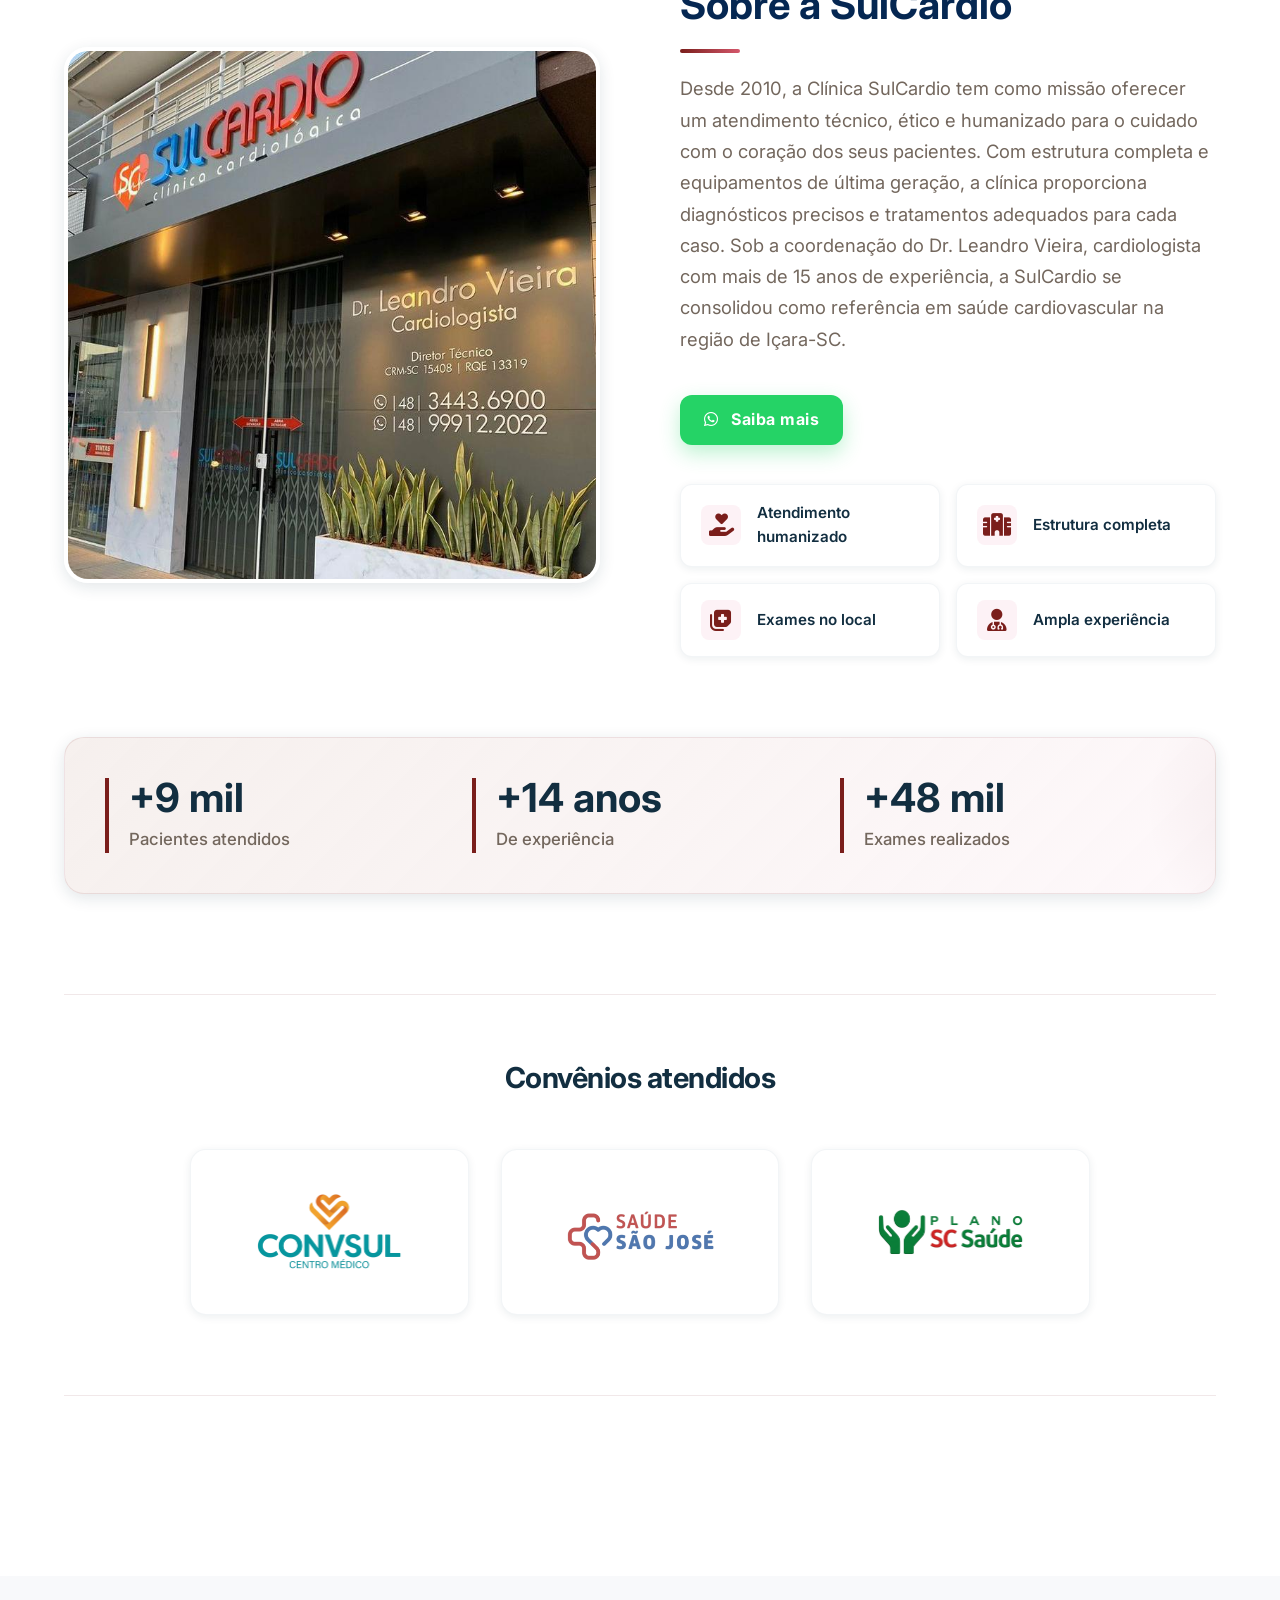
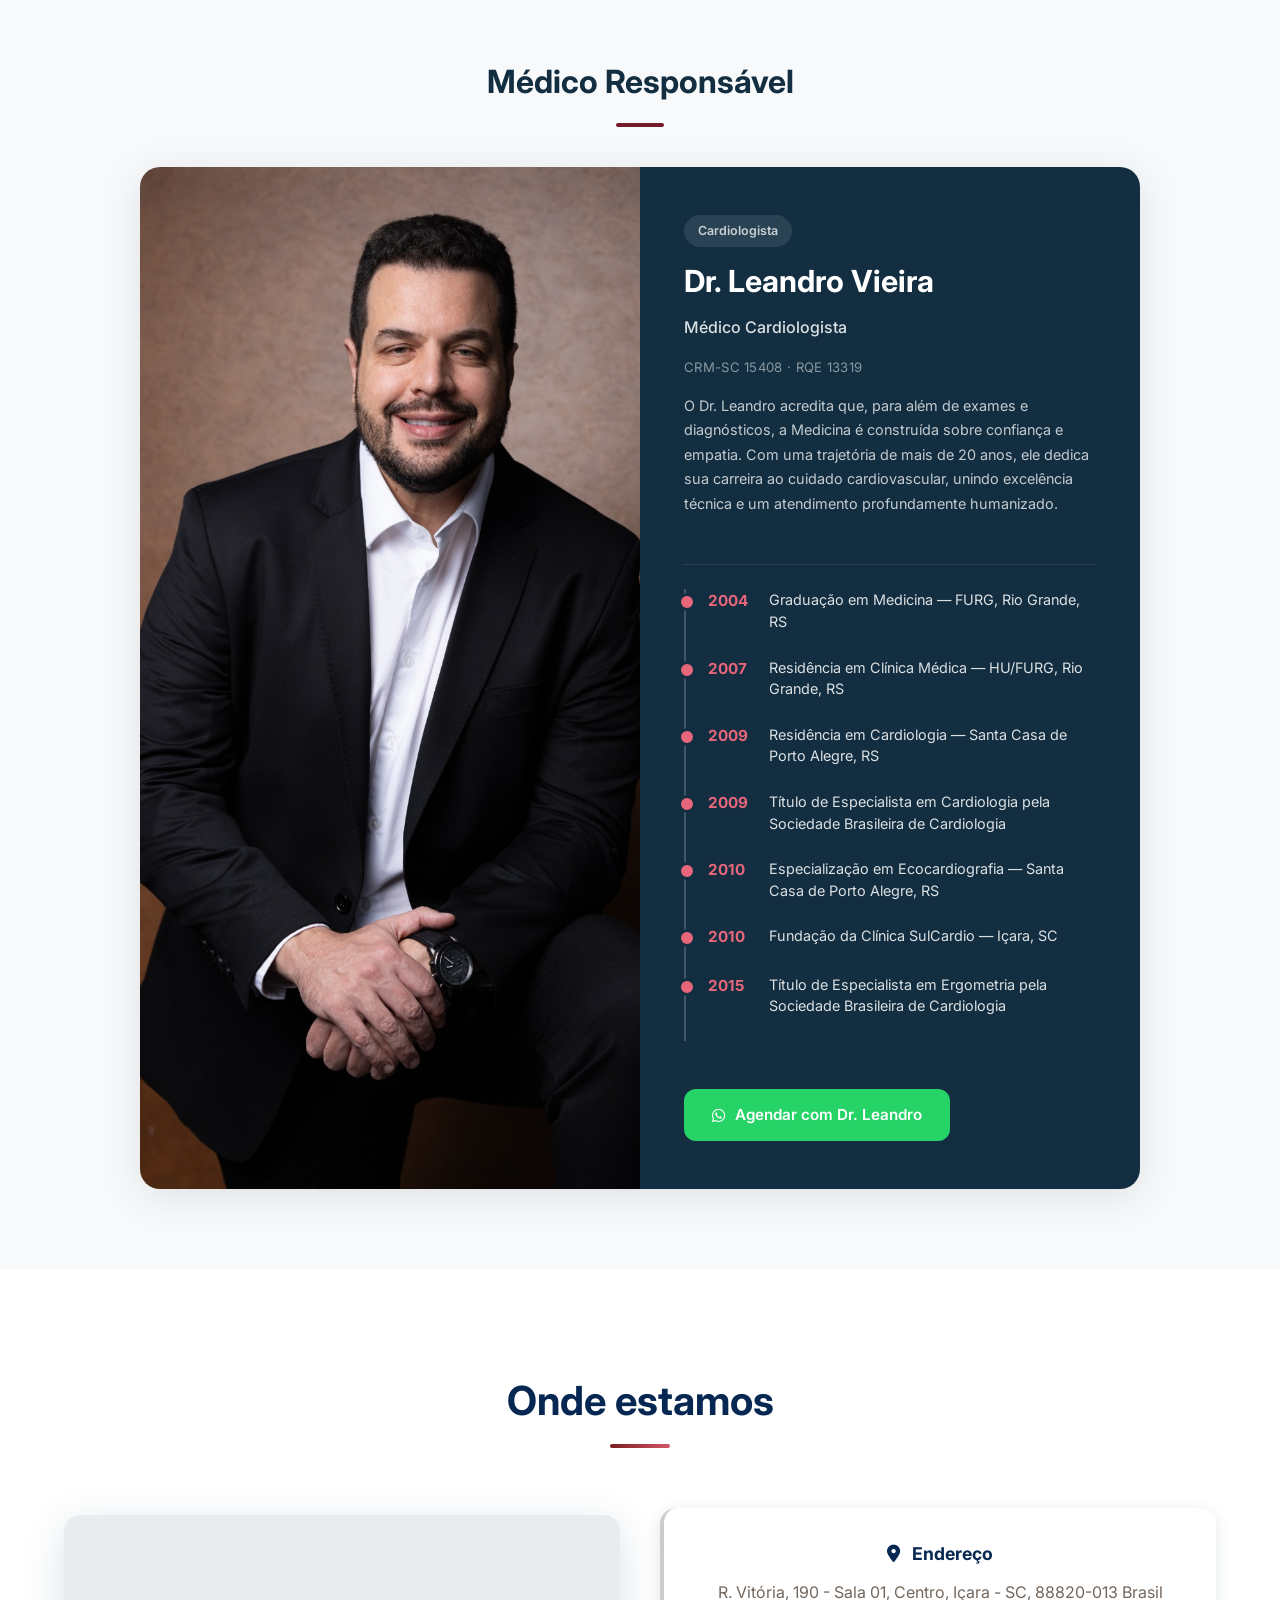
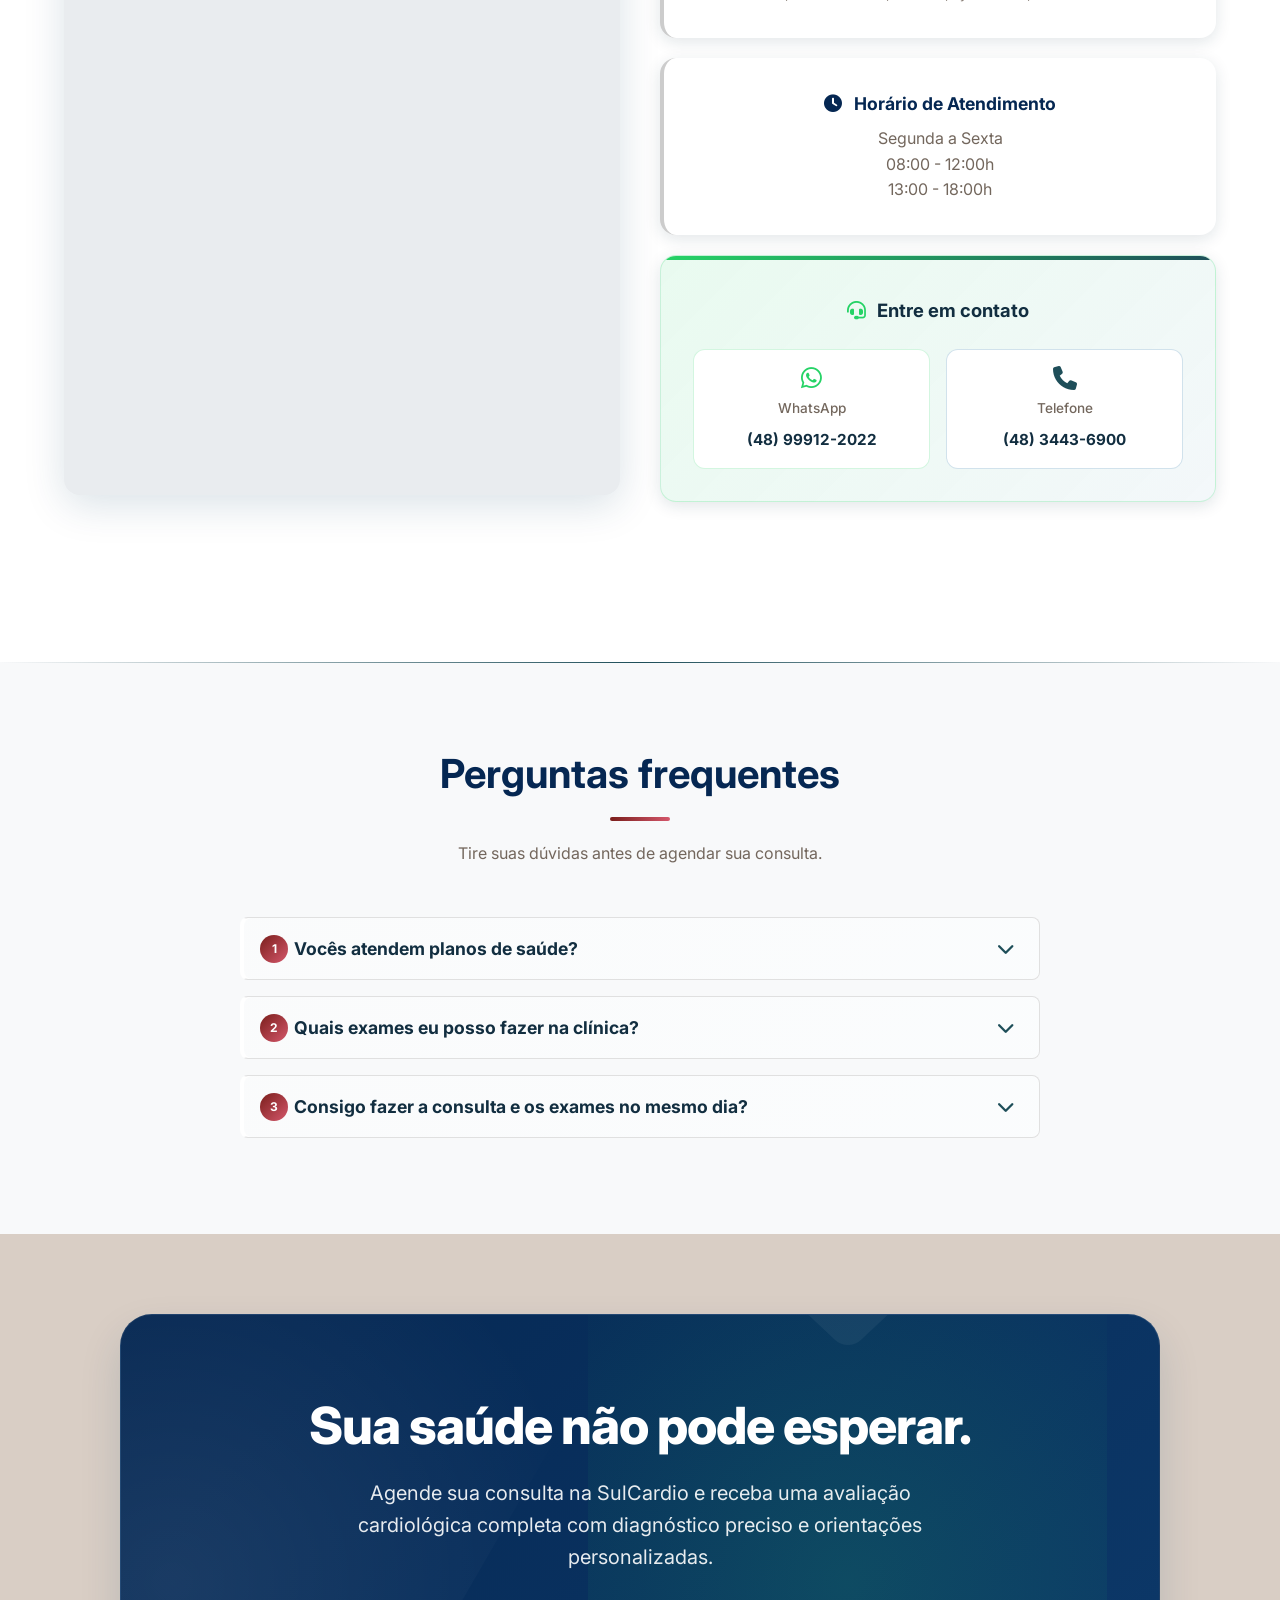
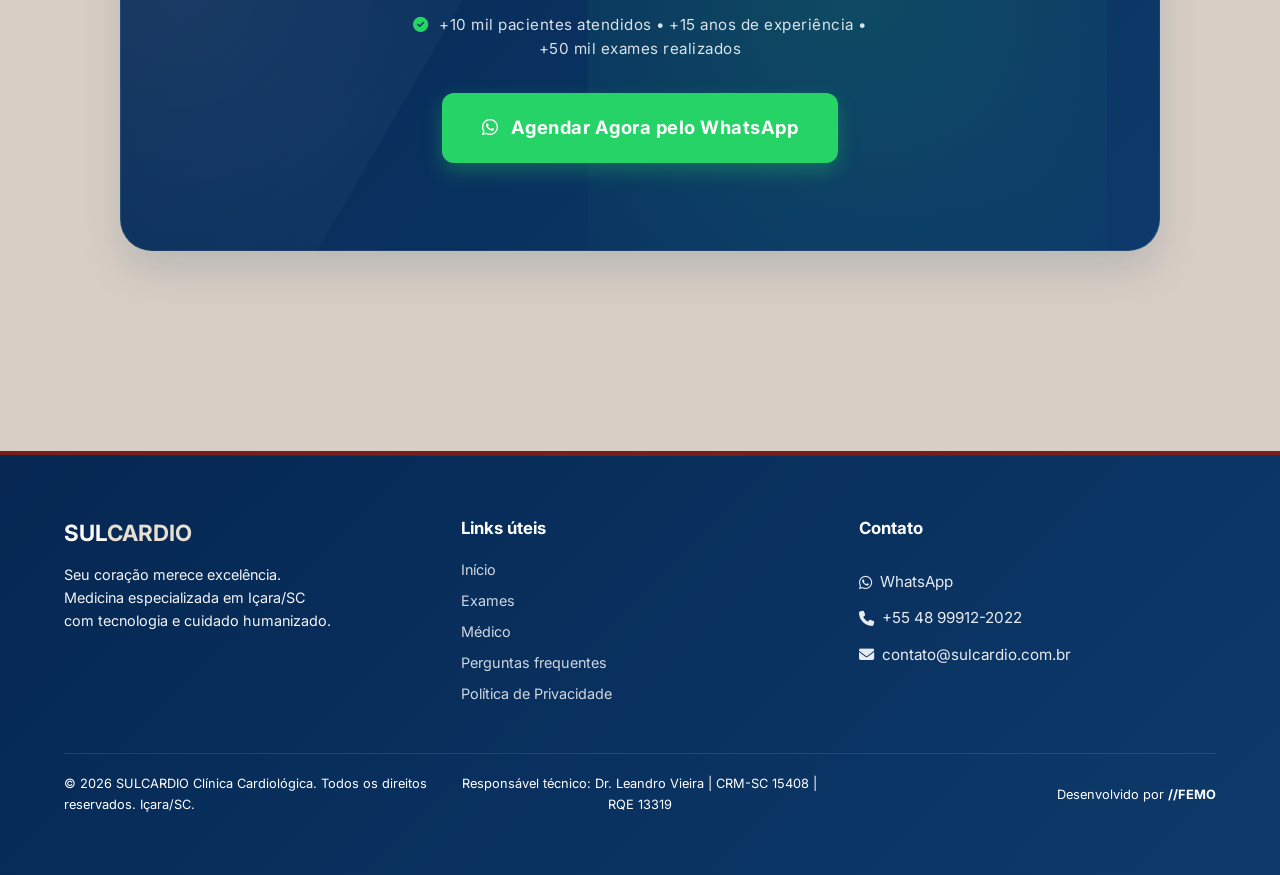
==== commit 488a9741: "Adicionar popup de detalhes dos médicos na seção Nossa Equipe Ao clicar em "Saiba mais" em cada card" ====
--- a/index.html
+++ b/index.html
@@ -300,7 +300,7 @@
                         <h3 class="team-card-name">Dr. Leandro Vieira</h3>
                         <p class="team-card-specialty">Cardiologista</p>
                         <p class="team-card-credentials">CRM-SC 15408 | RQE 13319</p>
-                        <a href="https://wa.me/5548999122022?text=Olá! Gostaria de agendar uma consulta com o Dr. Leandro Vieira." target="_blank" rel="noopener noreferrer" class="btn-saiba-mais-team">Saiba mais</a>
+                        <button type="button" class="btn-saiba-mais-team" data-doctor="leandro">Saiba mais</button>
                     </div>
                 </div>
 
@@ -310,7 +310,7 @@
                         <h3 class="team-card-name">Dr. Matheus Heluany</h3>
                         <p class="team-card-specialty">Cirurgião Cardíaco</p>
                         <p class="team-card-credentials">CRM-SC 20245 | RQE 20123</p>
-                        <a href="https://wa.me/5548999122022?text=Olá! Gostaria de agendar uma consulta com o Dr. Matheus Heluany." target="_blank" rel="noopener noreferrer" class="btn-saiba-mais-team">Saiba mais</a>
+                        <button type="button" class="btn-saiba-mais-team" data-doctor="matheus">Saiba mais</button>
                     </div>
                 </div>
 
@@ -320,7 +320,7 @@
                         <h3 class="team-card-name">Dr. Mathias Silvestre de Brida</h3>
                         <p class="team-card-specialty">Cardiologista e Ecocardiografista</p>
                         <p class="team-card-credentials">CRM-SC 24672 | RQE 22128 | 25368</p>
-                        <a href="https://wa.me/5548999122022?text=Olá! Gostaria de agendar um exame com o Dr. Mathias Silvestre de Brida." target="_blank" rel="noopener noreferrer" class="btn-saiba-mais-team">Saiba mais</a>
+                        <button type="button" class="btn-saiba-mais-team" data-doctor="mathias">Saiba mais</button>
                     </div>
                 </div>
             </div>
@@ -627,6 +627,32 @@
         </div>
     </div>
 
+    <!-- Modal do Corpo Clínico -->
+    <div id="modal-medico" class="modal-exame" role="dialog" aria-hidden="true" aria-modal="true">
+        <div class="modal-overlay"></div>
+        <div class="modal-content modal-medico-content">
+            <button class="modal-close" aria-label="Fechar modal">
+                <i class="fas fa-times"></i>
+            </button>
+            <div class="modal-medico-body">
+                <div class="modal-medico-photo-col">
+                    <img id="modal-medico-photo" src="" alt="">
+                </div>
+                <div class="medico-content modal-medico-info-col">
+                    <span class="medico-badge" id="modal-medico-badge"></span>
+                    <h3 class="medico-name" id="modal-medico-name"></h3>
+                    <p class="medico-specialty" id="modal-medico-specialty"></p>
+                    <p class="medico-crm" id="modal-medico-crm"></p>
+                    <p class="medico-bio-short" id="modal-medico-bio"></p>
+                    <div class="medico-timeline" id="modal-medico-timeline"></div>
+                    <a href="#" class="btn-agendar-medico" id="modal-medico-btn-whatsapp" target="_blank" rel="noopener noreferrer">
+                        <i class="fab fa-whatsapp"></i> Agendar Consulta
+                    </a>
+                </div>
+            </div>
+        </div>
+    </div>
+
     <!-- Botão Flutuante do WhatsApp -->
     <a href="https://wa.me/5548999122022?text=Olá!%20Gostaria%20de%20agendar%20uma%20consulta%20na%20SULCARDIO." target="_blank" rel="noopener noreferrer" class="float-wa" aria-label="Falar pelo WhatsApp">
         <i class="fab fa-whatsapp" aria-hidden="true"></i>
--- a/style.css
+++ b/style.css
@@ -535,6 +535,8 @@
     transition: all 0.3s ease;
     border: 2px solid var(--accent-green);
     align-self: center;
+    cursor: pointer;
+    font-family: inherit;
 }
 
 .btn-saiba-mais-team:hover {
@@ -1597,6 +1599,189 @@
   }
 }
 
+/* === MODAL CORPO CLÍNICO === */
+.modal-medico-content {
+  max-width: 960px;
+  max-height: 92vh;
+  overflow-y: auto;
+}
+
+.modal-medico-body {
+  display: flex;
+  align-items: stretch;
+}
+
+.modal-medico-photo-col {
+  flex: 0 0 38%;
+  background: var(--primary-blue);
+}
+
+.modal-medico-photo-col img {
+  width: 100%;
+  height: 100%;
+  min-height: 100%;
+  object-fit: cover;
+  object-position: center 20%;
+  display: block;
+}
+
+.modal-medico-info-col {
+  flex: 1;
+  justify-content: center;
+  padding: 32px 36px;
+  gap: 10px;
+}
+
+.modal-medico-info-col .medico-name {
+  font-size: 1.5rem;
+}
+
+.modal-medico-info-col .medico-specialty {
+  font-size: 0.92rem;
+}
+
+.modal-medico-info-col .medico-crm {
+  font-size: 0.78rem;
+}
+
+.modal-medico-info-col .medico-bio-short {
+  font-size: 0.85rem;
+  line-height: 1.55;
+}
+
+.modal-medico-info-col .medico-timeline {
+  margin-top: 12px;
+  padding-top: 16px;
+  display: grid;
+  grid-template-columns: 1fr 1fr;
+  gap: 4px 24px;
+}
+
+.modal-medico-info-col .medico-timeline::before {
+  display: none;
+}
+
+.modal-medico-info-col .timeline-item {
+  margin-bottom: 10px;
+  padding-left: 20px;
+}
+
+.modal-medico-info-col .timeline-item::before {
+  width: 8px;
+  height: 8px;
+  left: -4px;
+  top: 5px;
+}
+
+.modal-medico-info-col .timeline-year {
+  font-size: 0.8rem;
+  min-width: auto;
+  display: block;
+}
+
+.modal-medico-info-col .timeline-text {
+  font-size: 0.78rem;
+  line-height: 1.4;
+  display: block;
+}
+
+.modal-medico-info-col .btn-agendar-medico {
+  margin-top: 18px;
+  padding: 11px 24px;
+  font-size: 0.9rem;
+}
+
+@media (max-width: 480px) {
+  .modal-medico-info-col .medico-timeline {
+    grid-template-columns: 1fr;
+  }
+}
+
+@media (max-width: 640px) {
+  .modal-medico-content {
+    max-height: 96vh;
+  }
+
+  .modal-medico-body {
+    flex-direction: column;
+  }
+
+  .modal-medico-photo-col {
+    width: 100%;
+    flex: 0 0 auto;
+  }
+
+  .modal-medico-photo-col img {
+    min-height: 150px;
+    height: 150px;
+  }
+
+  .modal-medico-info-col {
+    padding: 18px 18px;
+    gap: 6px;
+  }
+
+  .modal-medico-info-col .medico-badge {
+    padding: 4px 10px;
+    font-size: 0.7rem;
+  }
+
+  .modal-medico-info-col .medico-name {
+    font-size: 1.2rem;
+  }
+
+  .modal-medico-info-col .medico-specialty {
+    font-size: 0.8rem;
+  }
+
+  .modal-medico-info-col .medico-crm {
+    font-size: 0.7rem;
+  }
+
+  .modal-medico-info-col .medico-bio-short {
+    font-size: 0.76rem;
+    line-height: 1.4;
+  }
+
+  .modal-medico-info-col .medico-timeline {
+    margin-top: 6px;
+    padding-top: 10px;
+    gap: 2px 14px;
+  }
+
+  .modal-medico-info-col .timeline-item {
+    margin-bottom: 4px;
+    padding-left: 16px;
+  }
+
+  .modal-medico-info-col .timeline-year {
+    font-size: 0.7rem;
+  }
+
+  .modal-medico-info-col .timeline-text {
+    font-size: 0.7rem;
+    line-height: 1.3;
+  }
+
+  .modal-medico-info-col .btn-agendar-medico {
+    margin-top: 10px;
+    padding: 10px 20px;
+    font-size: 0.85rem;
+  }
+}
+
+@media (max-width: 640px) and (max-height: 700px) {
+  .modal-medico-photo-col img {
+    min-height: 110px;
+    height: 110px;
+  }
+
+  .modal-medico-info-col .medico-bio-short {
+    font-size: 0.72rem;
+    line-height: 1.35;
+  }
+}
+
 /* === PEEK CAROUSEL === */
 .carousel-title {
   font-size: 0.7rem;
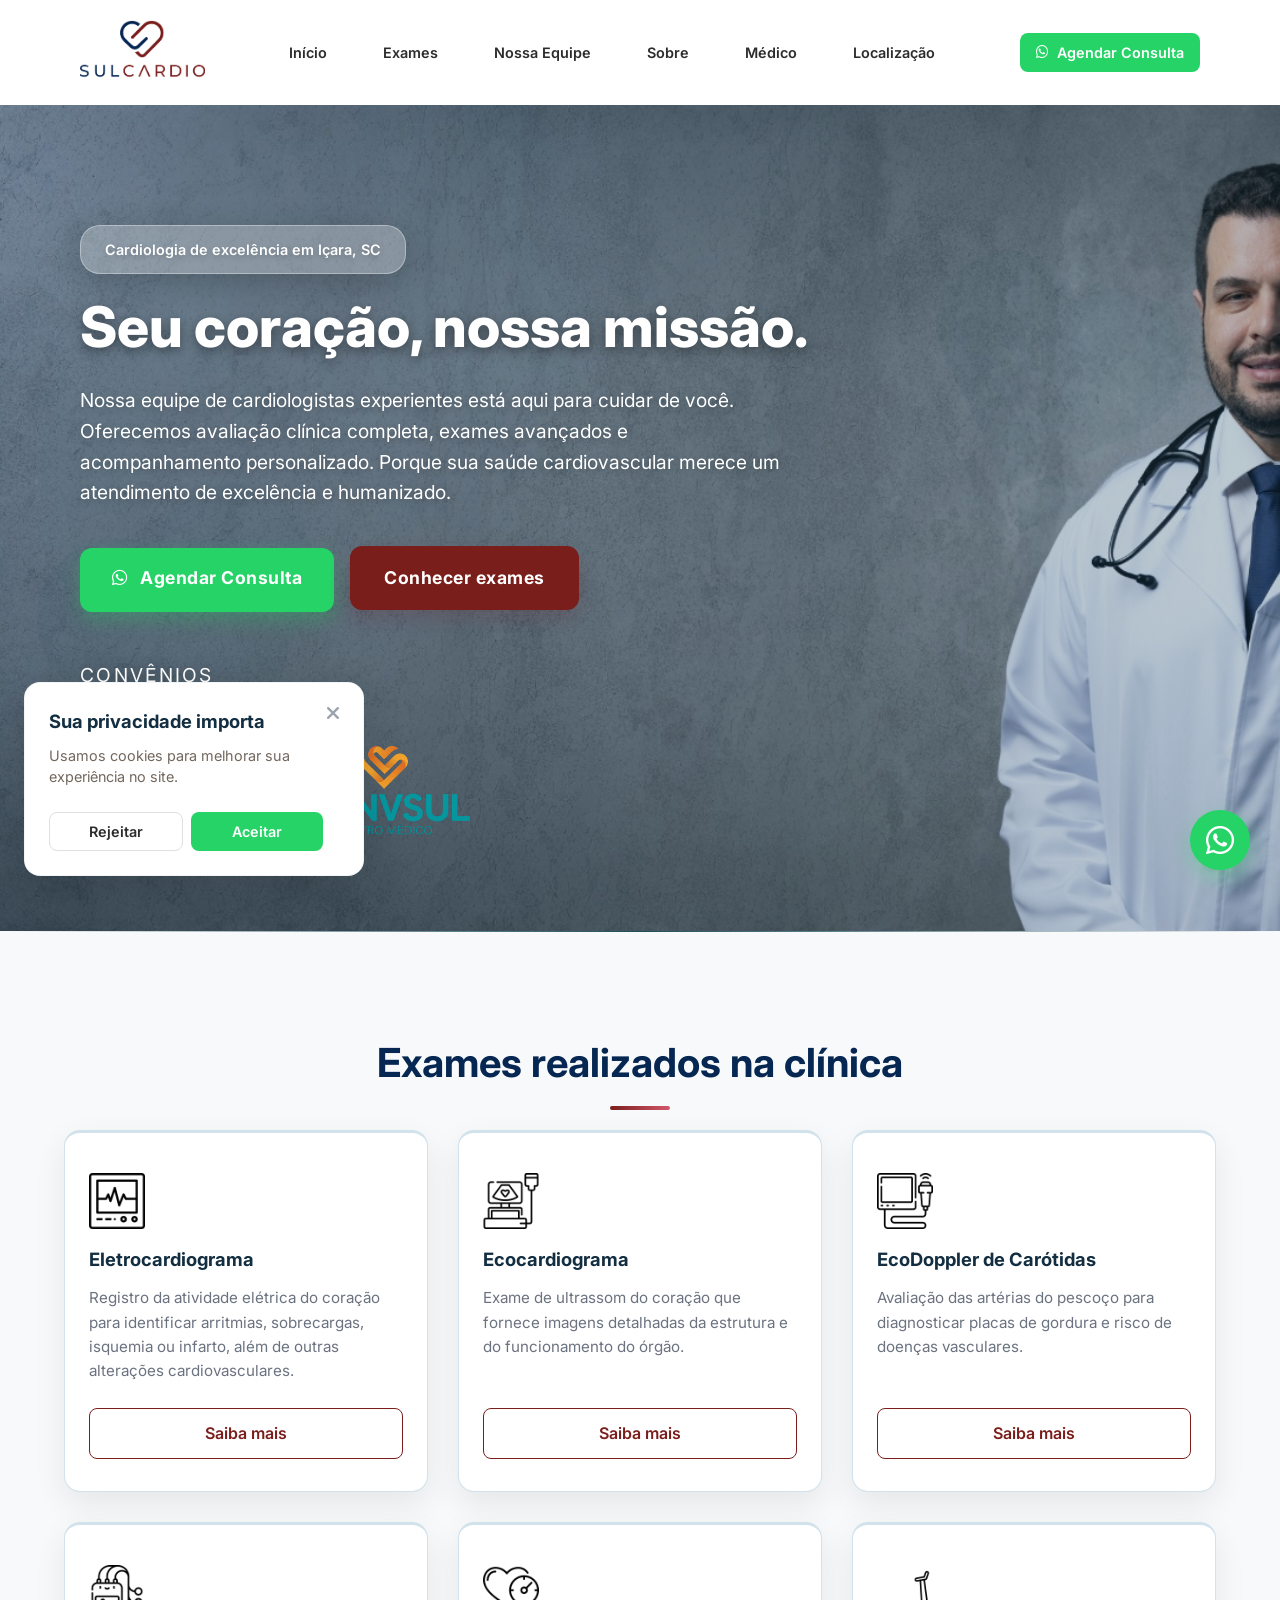
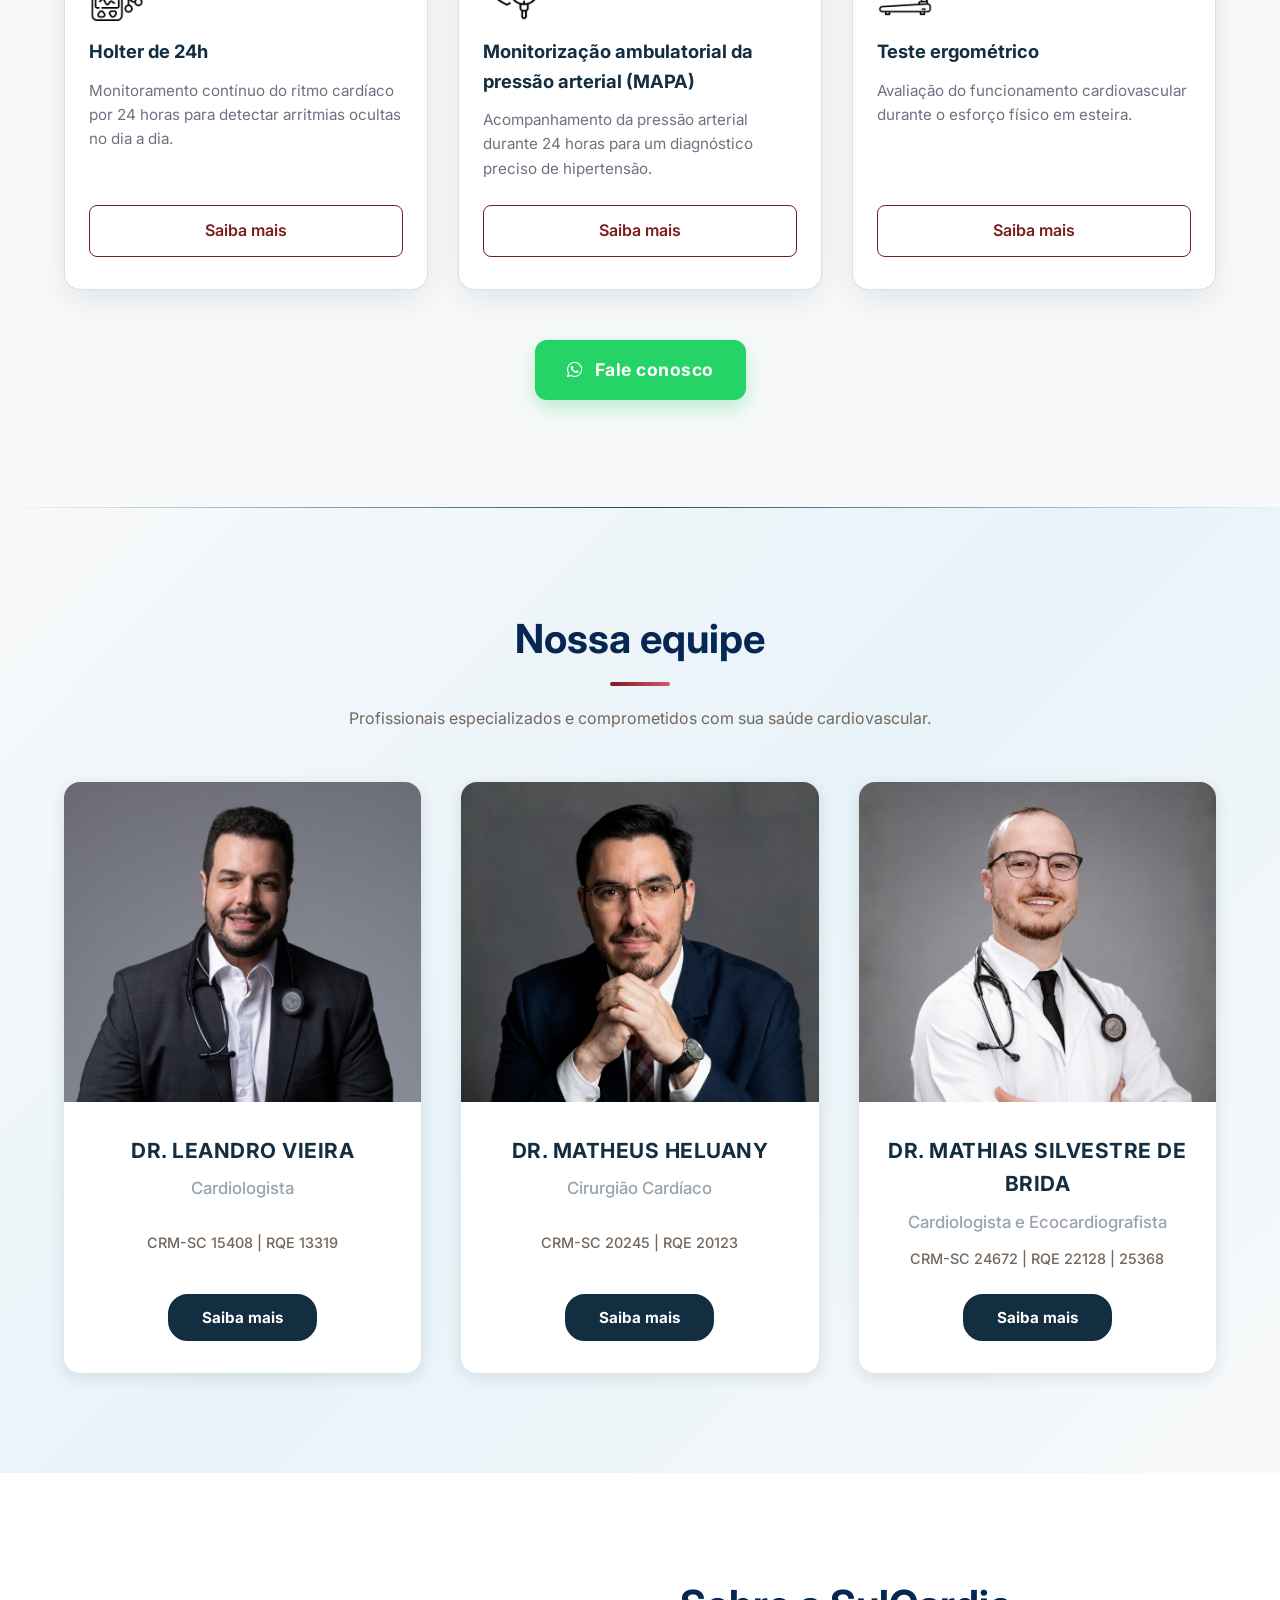
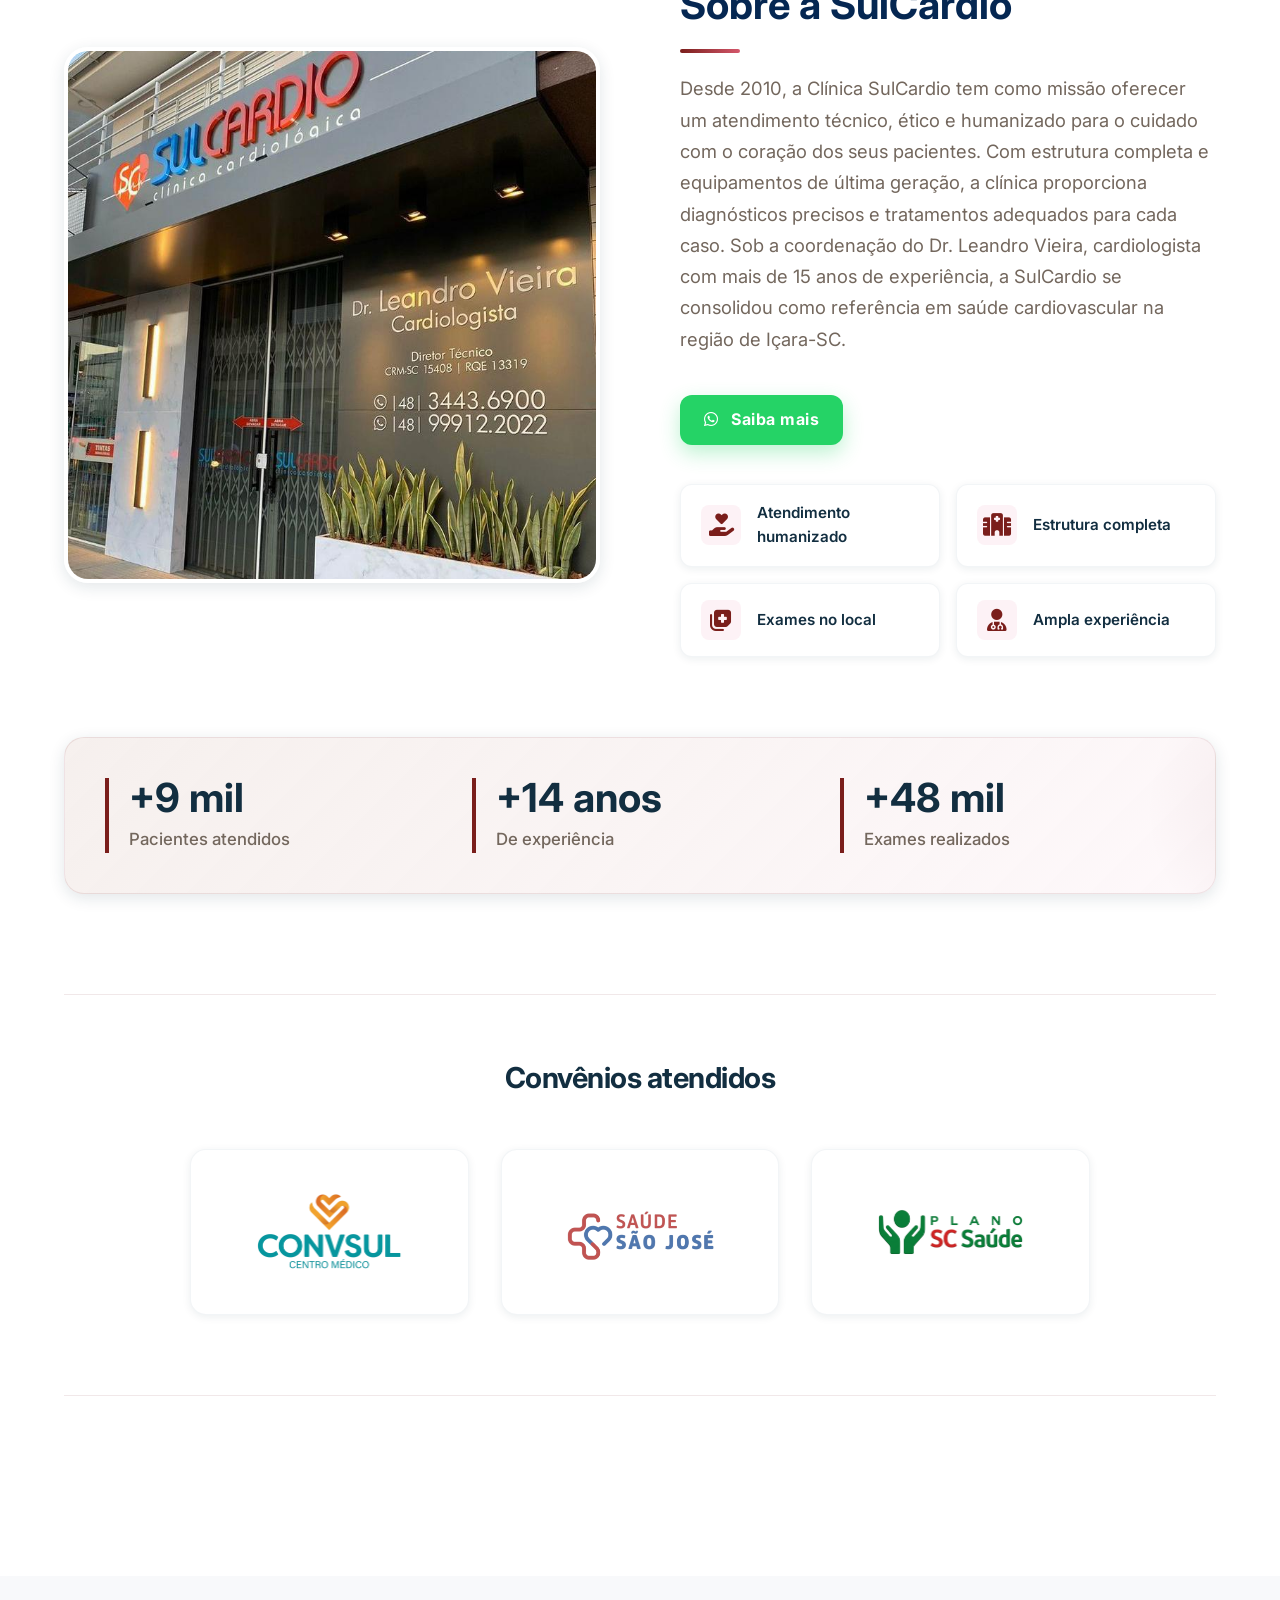
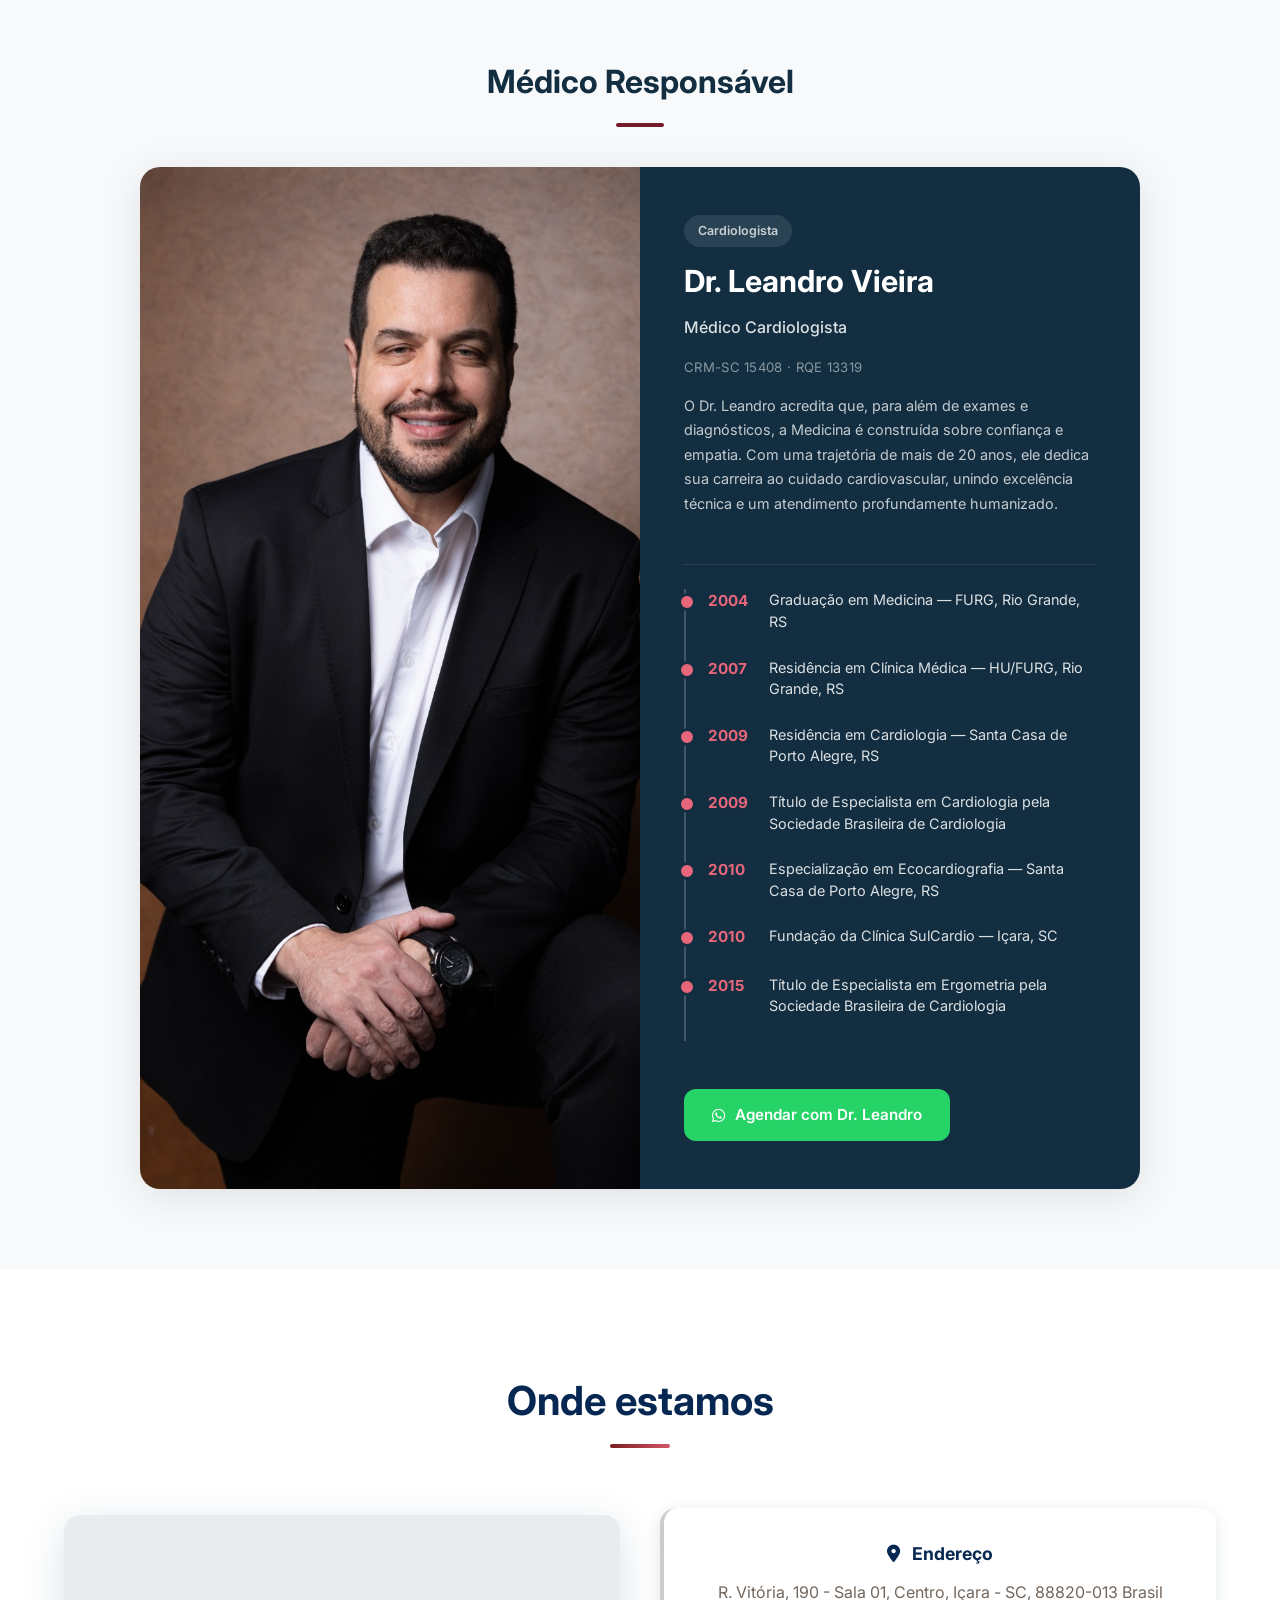
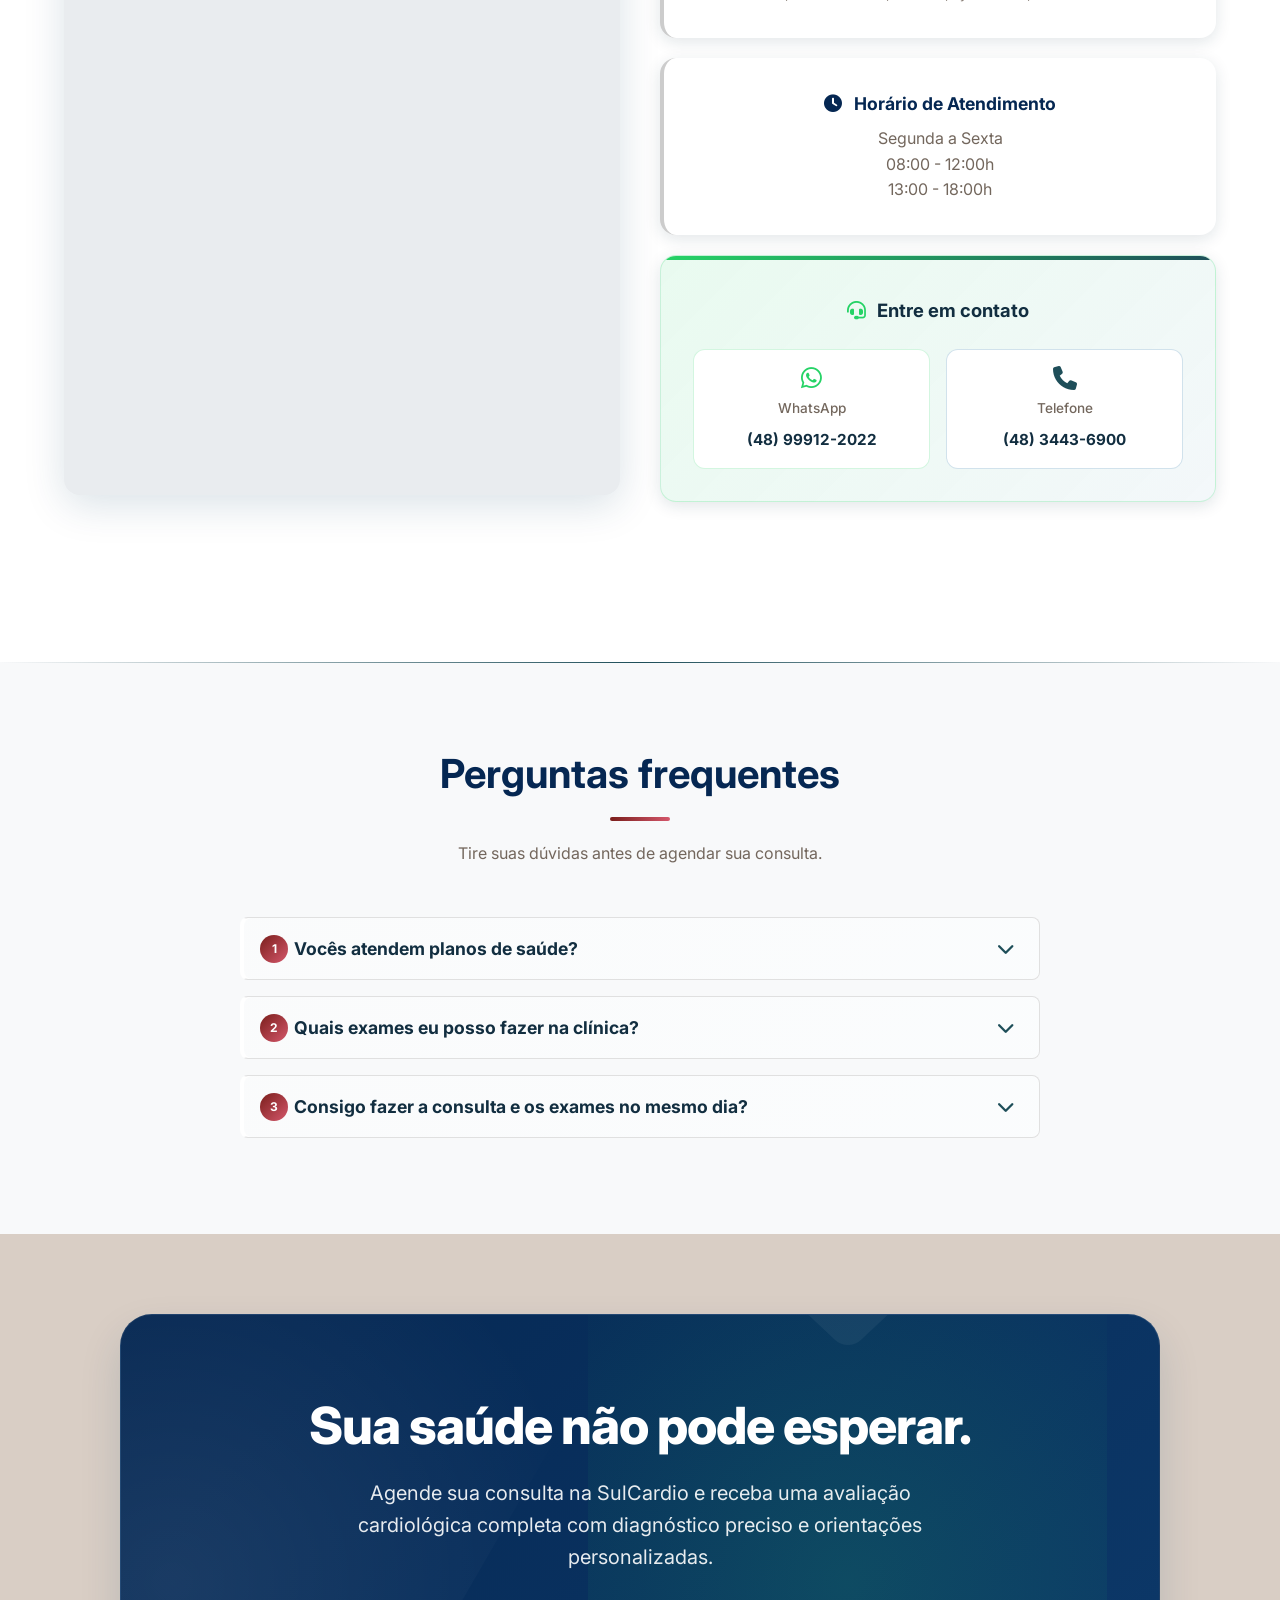
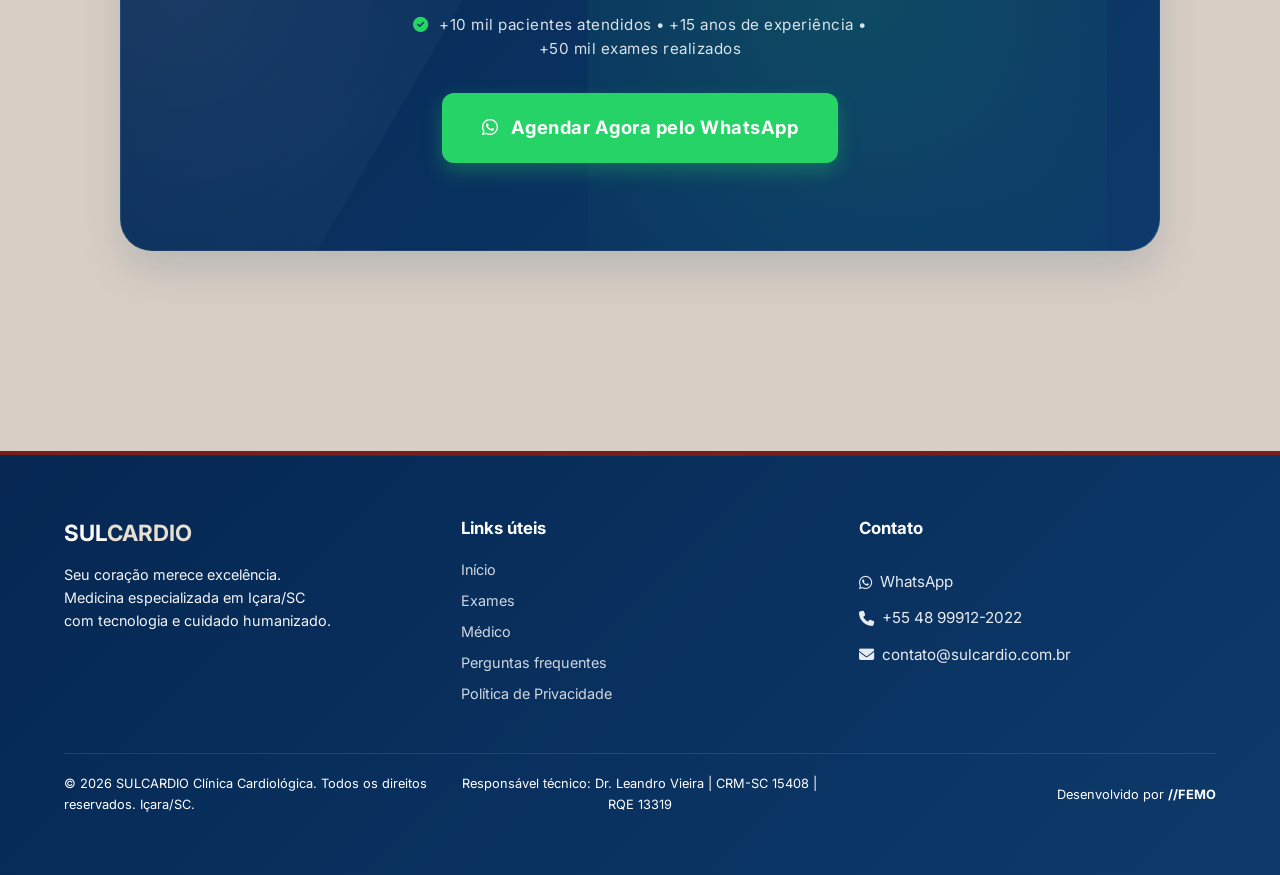
==== commit e1aac5d2: "Instalar Google Tag Manager com Google Consent Mode Adiciona o snippet do GTM (GTM-TXZXTPFL) no head" ====
--- a/index.html
+++ b/index.html
@@ -2,6 +2,27 @@
 <html lang="pt-BR">
 <head>
     <meta charset="UTF-8">
+
+    <!-- Google Consent Mode (padrão: negado até o usuário decidir no banner de cookies) -->
+    <script>
+        window.dataLayer = window.dataLayer || [];
+        function gtag(){dataLayer.push(arguments);}
+        gtag('consent', 'default', {
+            'ad_storage': 'denied',
+            'ad_user_data': 'denied',
+            'ad_personalization': 'denied',
+            'analytics_storage': 'denied'
+        });
+    </script>
+
+    <!-- Google Tag Manager -->
+    <script>(function(w,d,s,l,i){w[l]=w[l]||[];w[l].push({'gtm.start':
+    new Date().getTime(),event:'gtm.js'});var f=d.getElementsByTagName(s)[0],
+    j=d.createElement(s),dl=l!='dataLayer'?'&l='+l:'';j.async=true;j.src=
+    'https://www.googletagmanager.com/gtm.js?id='+i+dl;f.parentNode.insertBefore(j,f);
+    })(window,document,'script','dataLayer','GTM-TXZXTPFL');</script>
+    <!-- End Google Tag Manager -->
+
     <link rel="icon" type="image/png" href="FAVICON.png">
     <meta name="viewport" content="width=device-width, initial-scale=1.0">
     <meta name="description" content="SULCARDIO Clínica Cardiológica em Içara/SC. Agende sua consulta ou exame (Ecocardiograma, Holter, MAPA) com o Dr. Leandro Vieira.">
@@ -99,7 +120,7 @@
         },
         {
           "@type": "MedicalProcedure",
-          "name": "MAPA 24h",
+          "name": "MAPA",
           "description": "Monitorização ambulatorial da pressão arterial"
         },
         {
@@ -154,7 +175,7 @@
           "name": "Quais exames eu posso fazer na clínica?",
           "acceptedAnswer": {
             "@type": "Answer",
-            "text": "Realizamos Ecocardiograma, Eletrocardiograma (ECG), EcoDoppler de Carótidas, MAPA 24h, Holter 24h e Teste Ergométrico. Todos no mesmo local."
+            "text": "Realizamos Ecocardiograma, Eletrocardiograma (ECG), EcoDoppler de Carótidas, MAPA, Holter 24h e Teste Ergométrico. Todos no mesmo local."
           }
         },
         {
@@ -170,6 +191,10 @@
     </script>
 </head>
 <body>
+    <!-- Google Tag Manager (noscript) -->
+    <noscript><iframe src="https://www.googletagmanager.com/ns.html?id=GTM-TXZXTPFL"
+    height="0" width="0" style="display:none;visibility:hidden"></iframe></noscript>
+    <!-- End Google Tag Manager (noscript) -->
 
     <!-- Cabeçalho / Navbar -->
     <header id="main-header">
@@ -526,7 +551,7 @@
                         <i class="fas fa-chevron-down" aria-hidden="true"></i>
                     </button>
                     <div class="faq-answer" id="faq-answer-2" role="region" aria-labelledby="faq-question-2">
-                        <p>Realizamos Ecocardiograma, Eletrocardiograma (ECG), EcoDoppler de Carótidas, MAPA 24h, Holter 24h e Teste Ergométrico. Todos no mesmo local.</p>
+                        <p>Realizamos Ecocardiograma, Eletrocardiograma (ECG), EcoDoppler de Carótidas, MAPA, Holter 24h e Teste Ergométrico. Todos no mesmo local.</p>
                     </div>
                 </div>
                 <div class="faq-item">
--- a/style.css
+++ b/style.css
@@ -525,7 +525,7 @@
 
 .btn-saiba-mais-team {
     display: inline-block;
-    background-color: var(--accent-green);
+    background-color: var(--primary-blue);
     color: var(--white);
     padding: 12px 32px;
     border-radius: 20px;
@@ -533,18 +533,18 @@
     font-size: 0.95rem;
     text-decoration: none;
     transition: all 0.3s ease;
-    border: 2px solid var(--accent-green);
+    border: 2px solid var(--primary-blue);
     align-self: center;
     cursor: pointer;
     font-family: inherit;
 }
 
 .btn-saiba-mais-team:hover {
-    background-color: #1EBE55;
+    background-color: var(--secondary-blue);
     color: var(--white);
-    border-color: #1EBE55;
+    border-color: var(--secondary-blue);
     transform: translateY(-2px);
-    box-shadow: 0 4px 12px rgba(37,211,102,0.3);
+    box-shadow: 0 4px 12px rgba(18,46,64,0.3);
 }
 
 /* 5. Sobre a Clínica Refatorada */
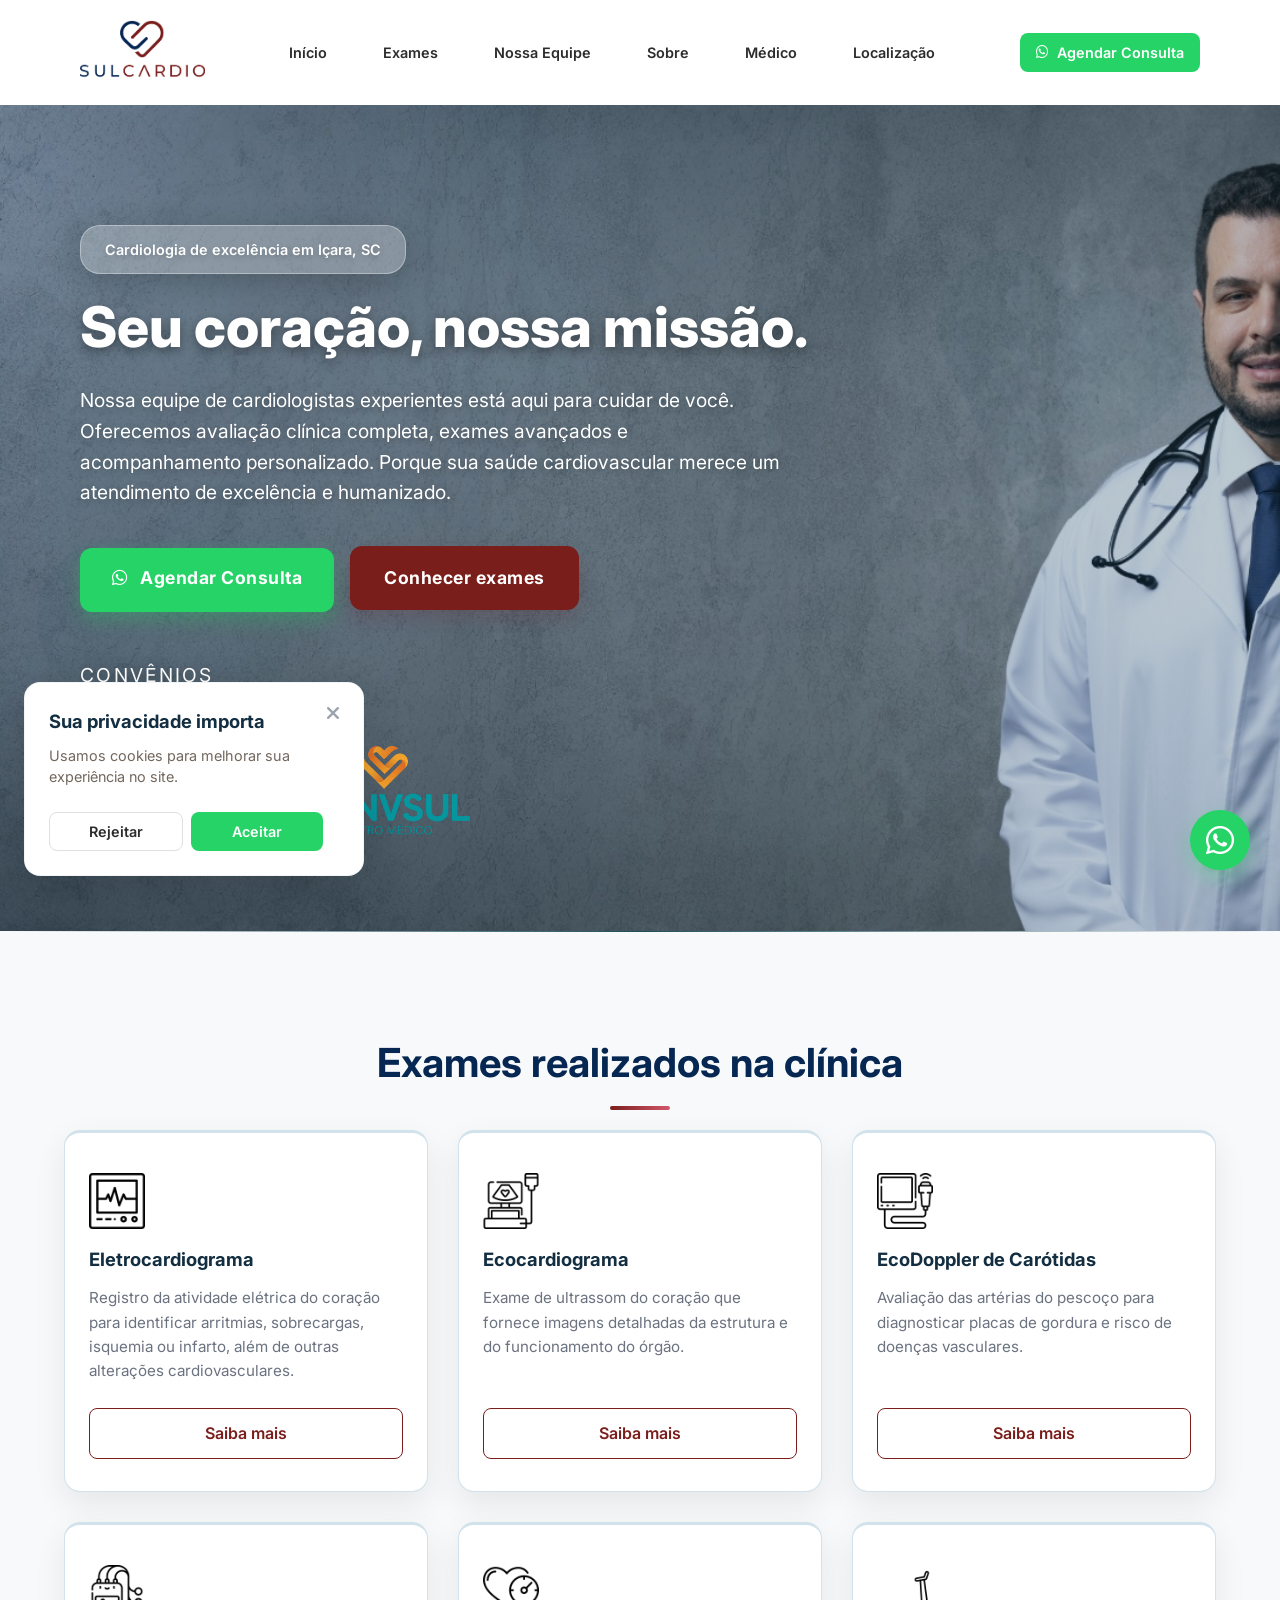
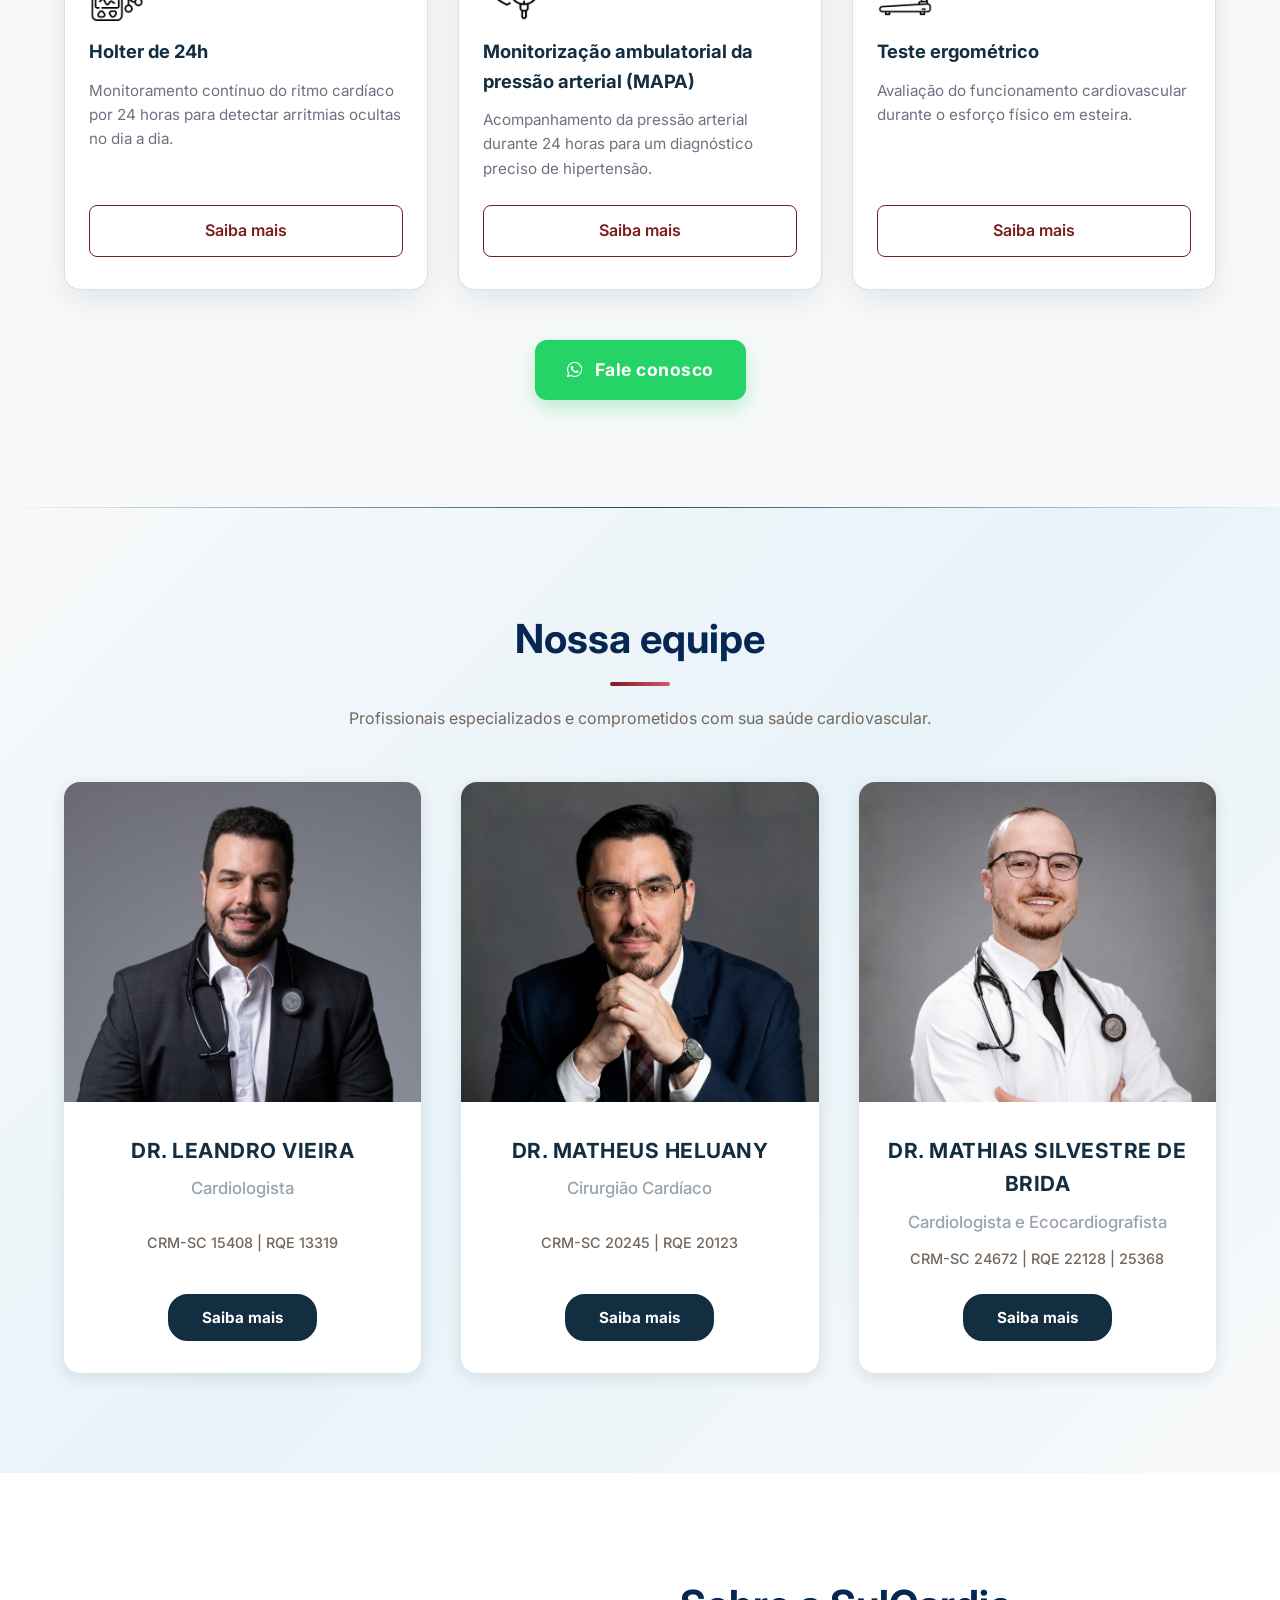
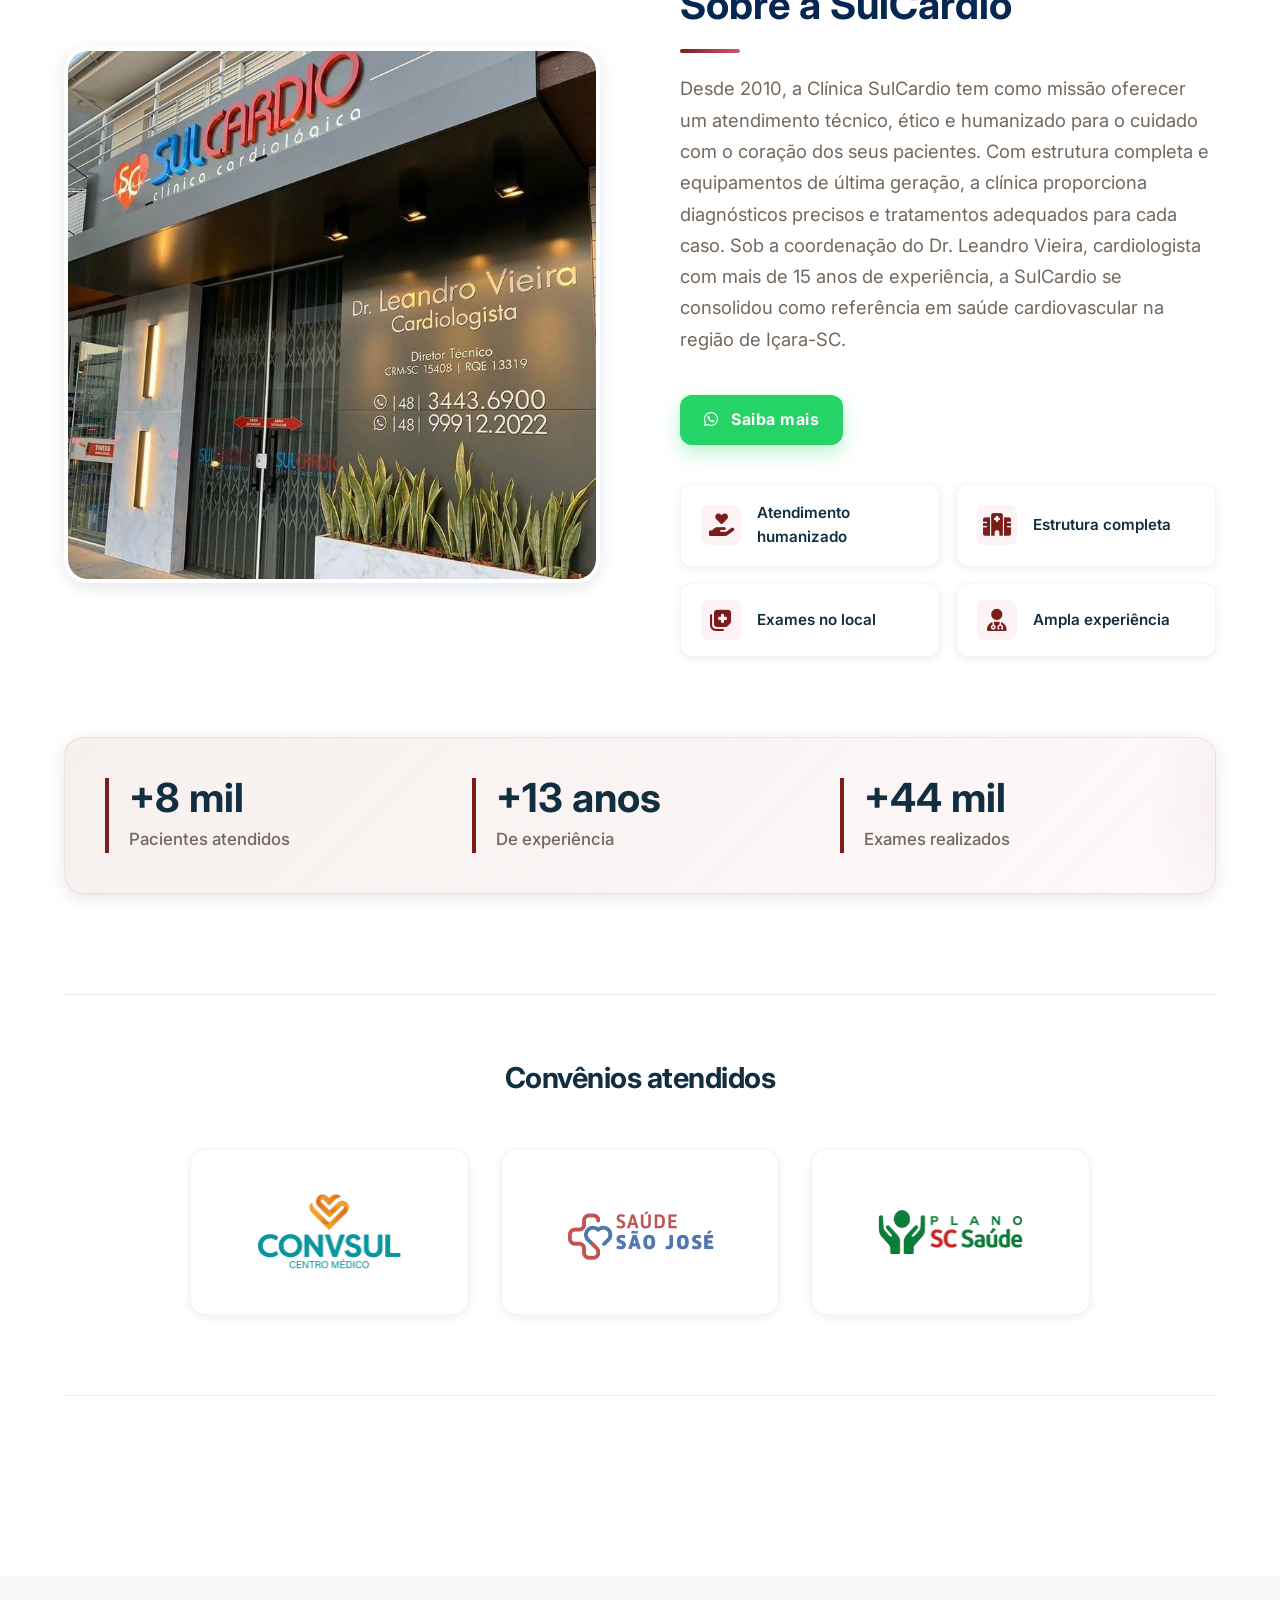
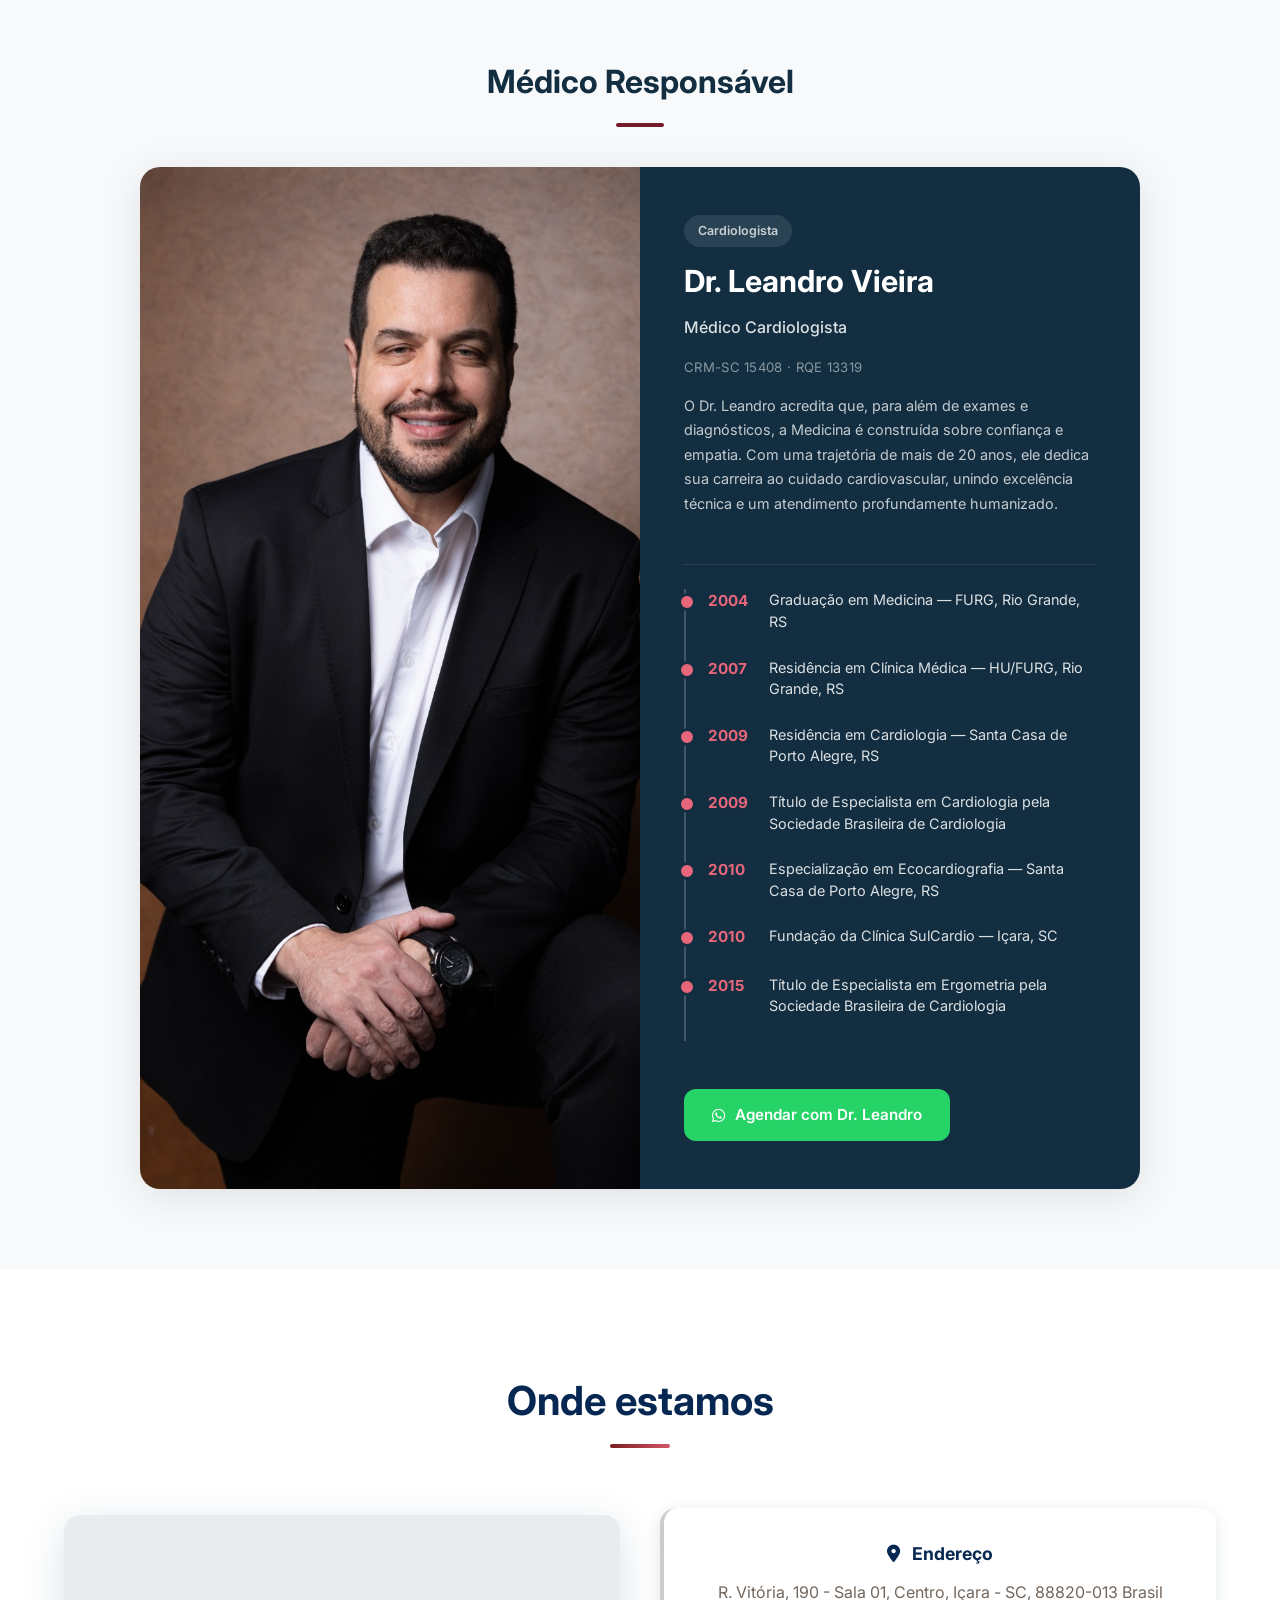
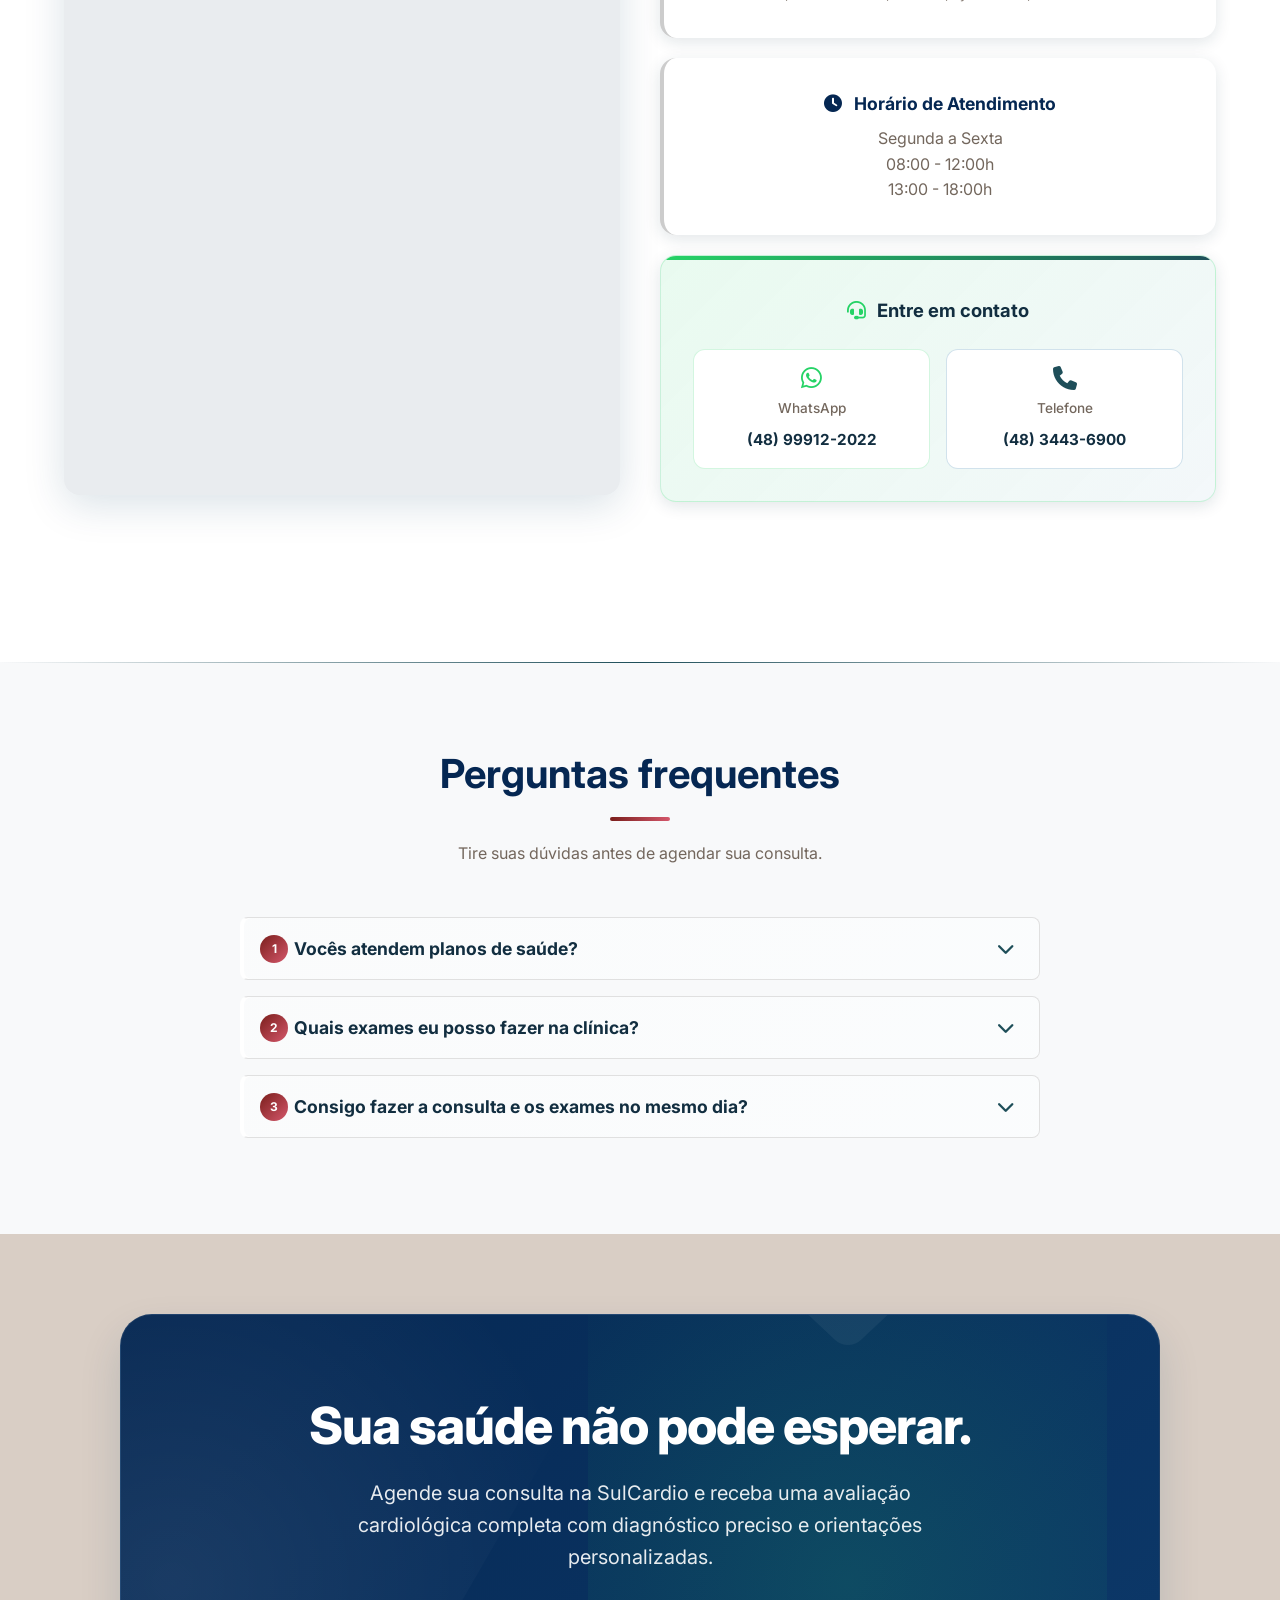
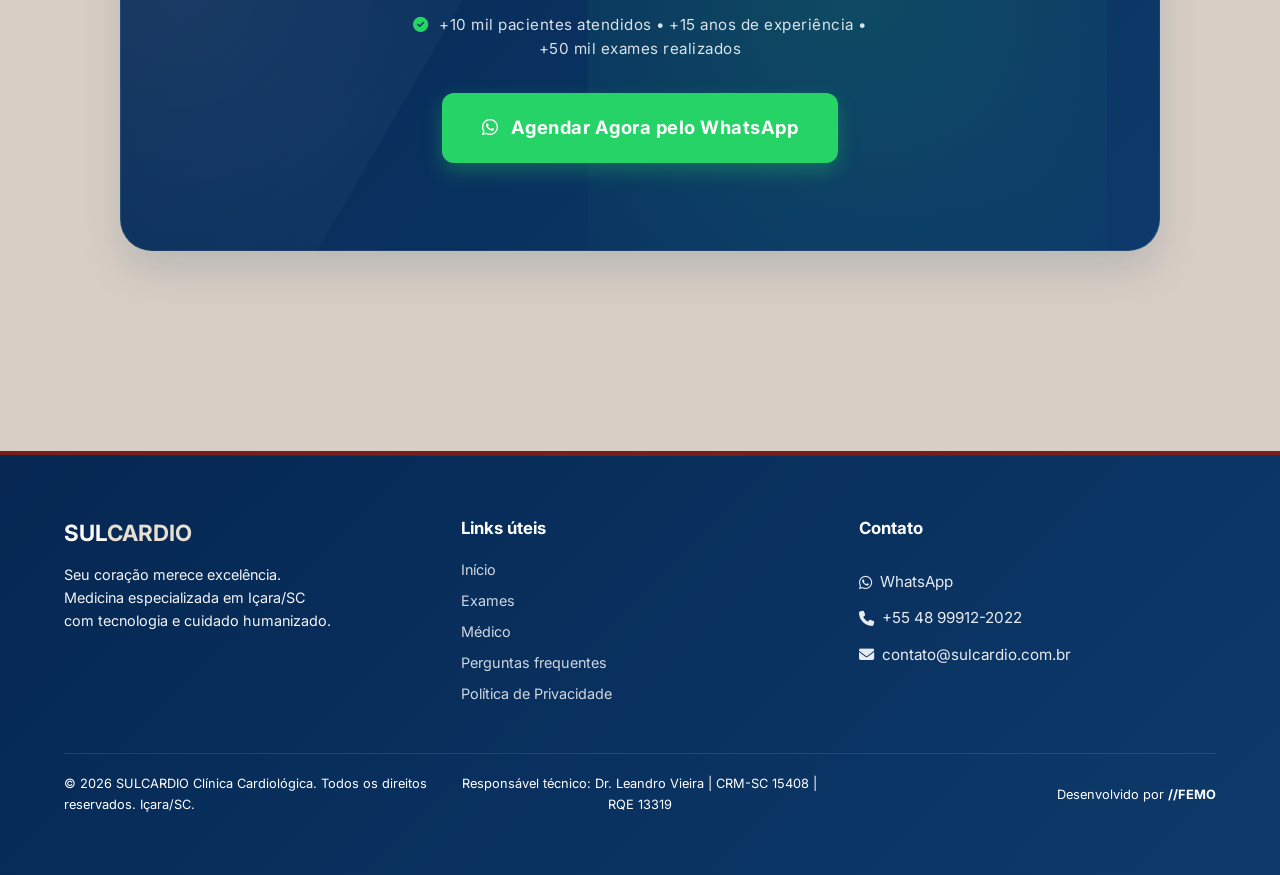
==== commit e0a42ec7: "Trocar widget de avaliações do Elfsight para Starwall Co-Authored-By: Claude Sonnet 5 <noreply@anthr" ====
--- a/index.html
+++ b/index.html
@@ -421,10 +421,10 @@
                     </div>
                 </div>
 
-                <!-- Elfsight Google Reviews | Untitled Google Reviews -->
+                <!-- Starwall Google Reviews Widget -->
                 <div style="margin-top: 80px; padding-top: 80px; border-top: 1px solid rgba(115,29,44,0.1);">
-                    <script src="https://elfsightcdn.com/platform.js" async></script>
-                    <div class="elfsight-app-9b70dd23-f9bf-4ed8-bdd2-f0bb11ddcf8d" data-elfsight-app-lazy></div>
+                    <div id="reviews-widget-173"></div>
+                    <script src="https://starwall.io/embed/ccogENYsBeO31YAQd5sD5V8RBupl9GlA/widget.js" async></script>
                 </div>
 
             </div>
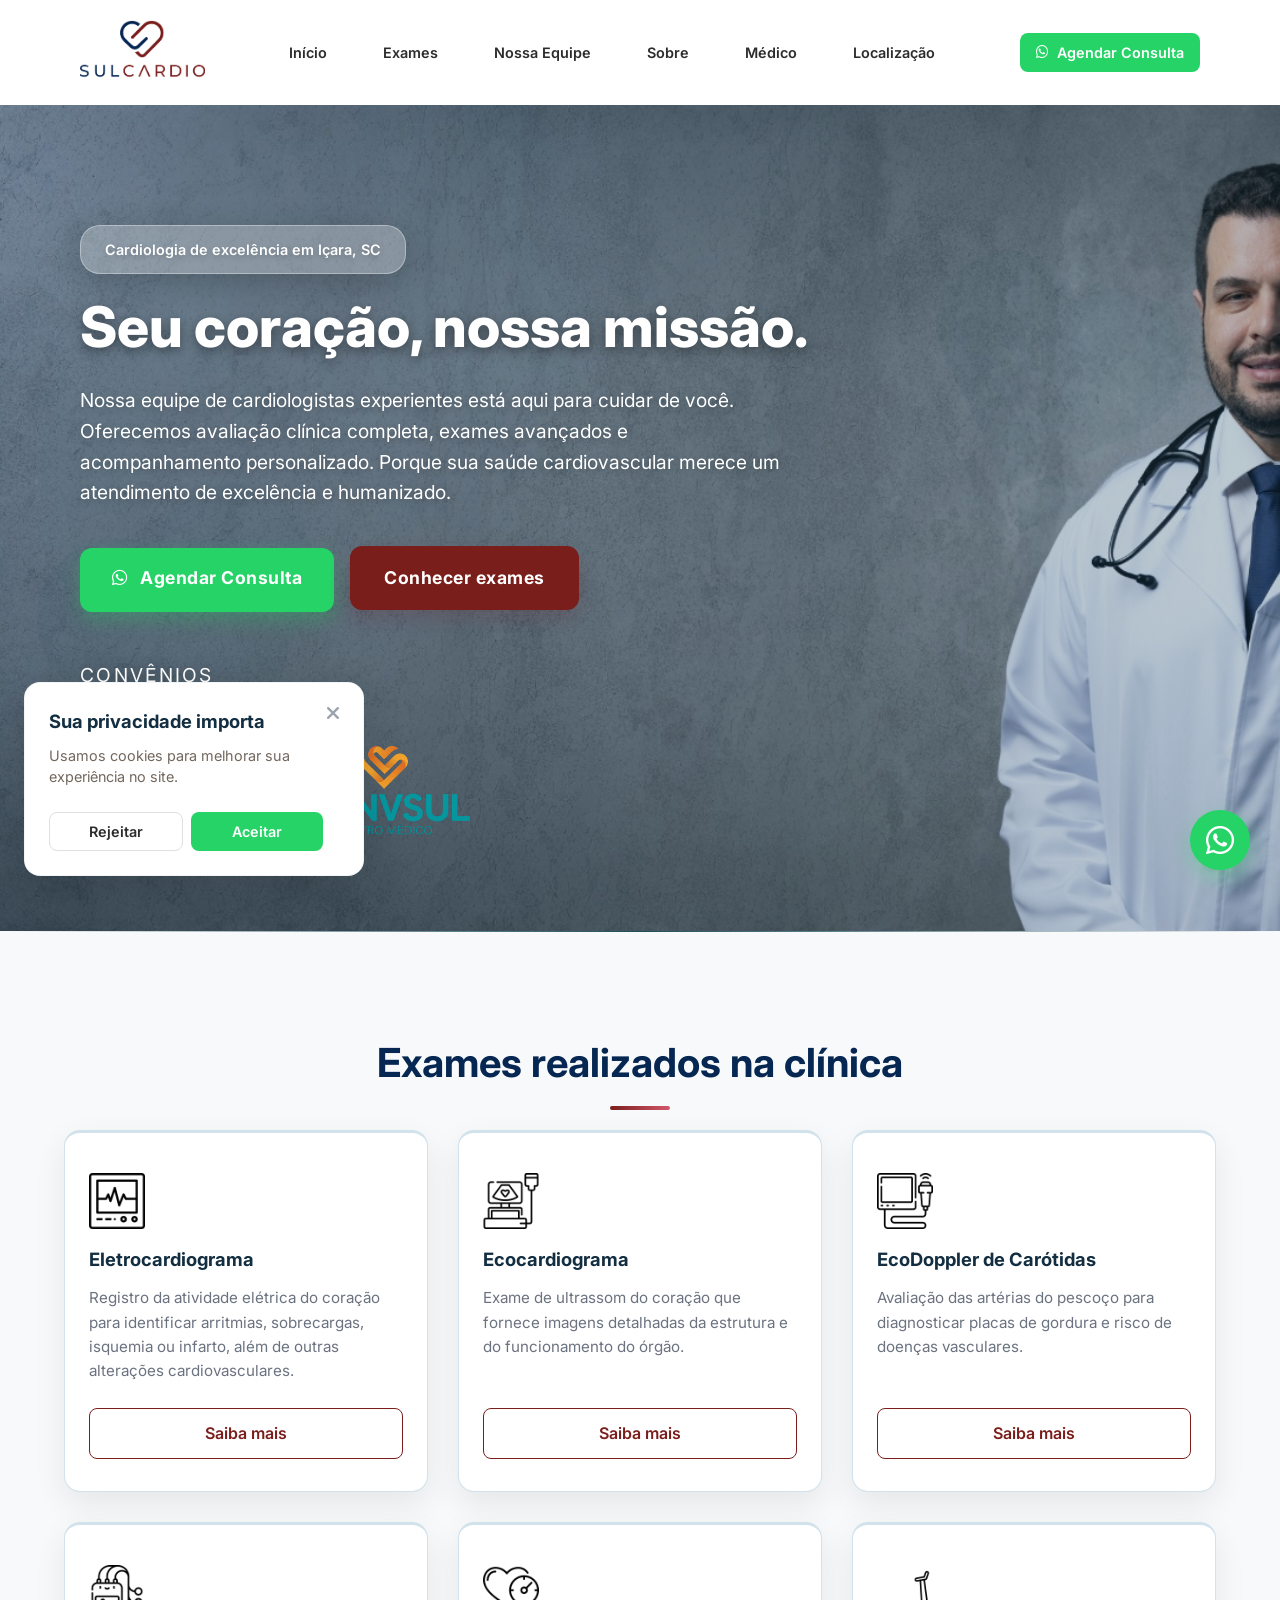
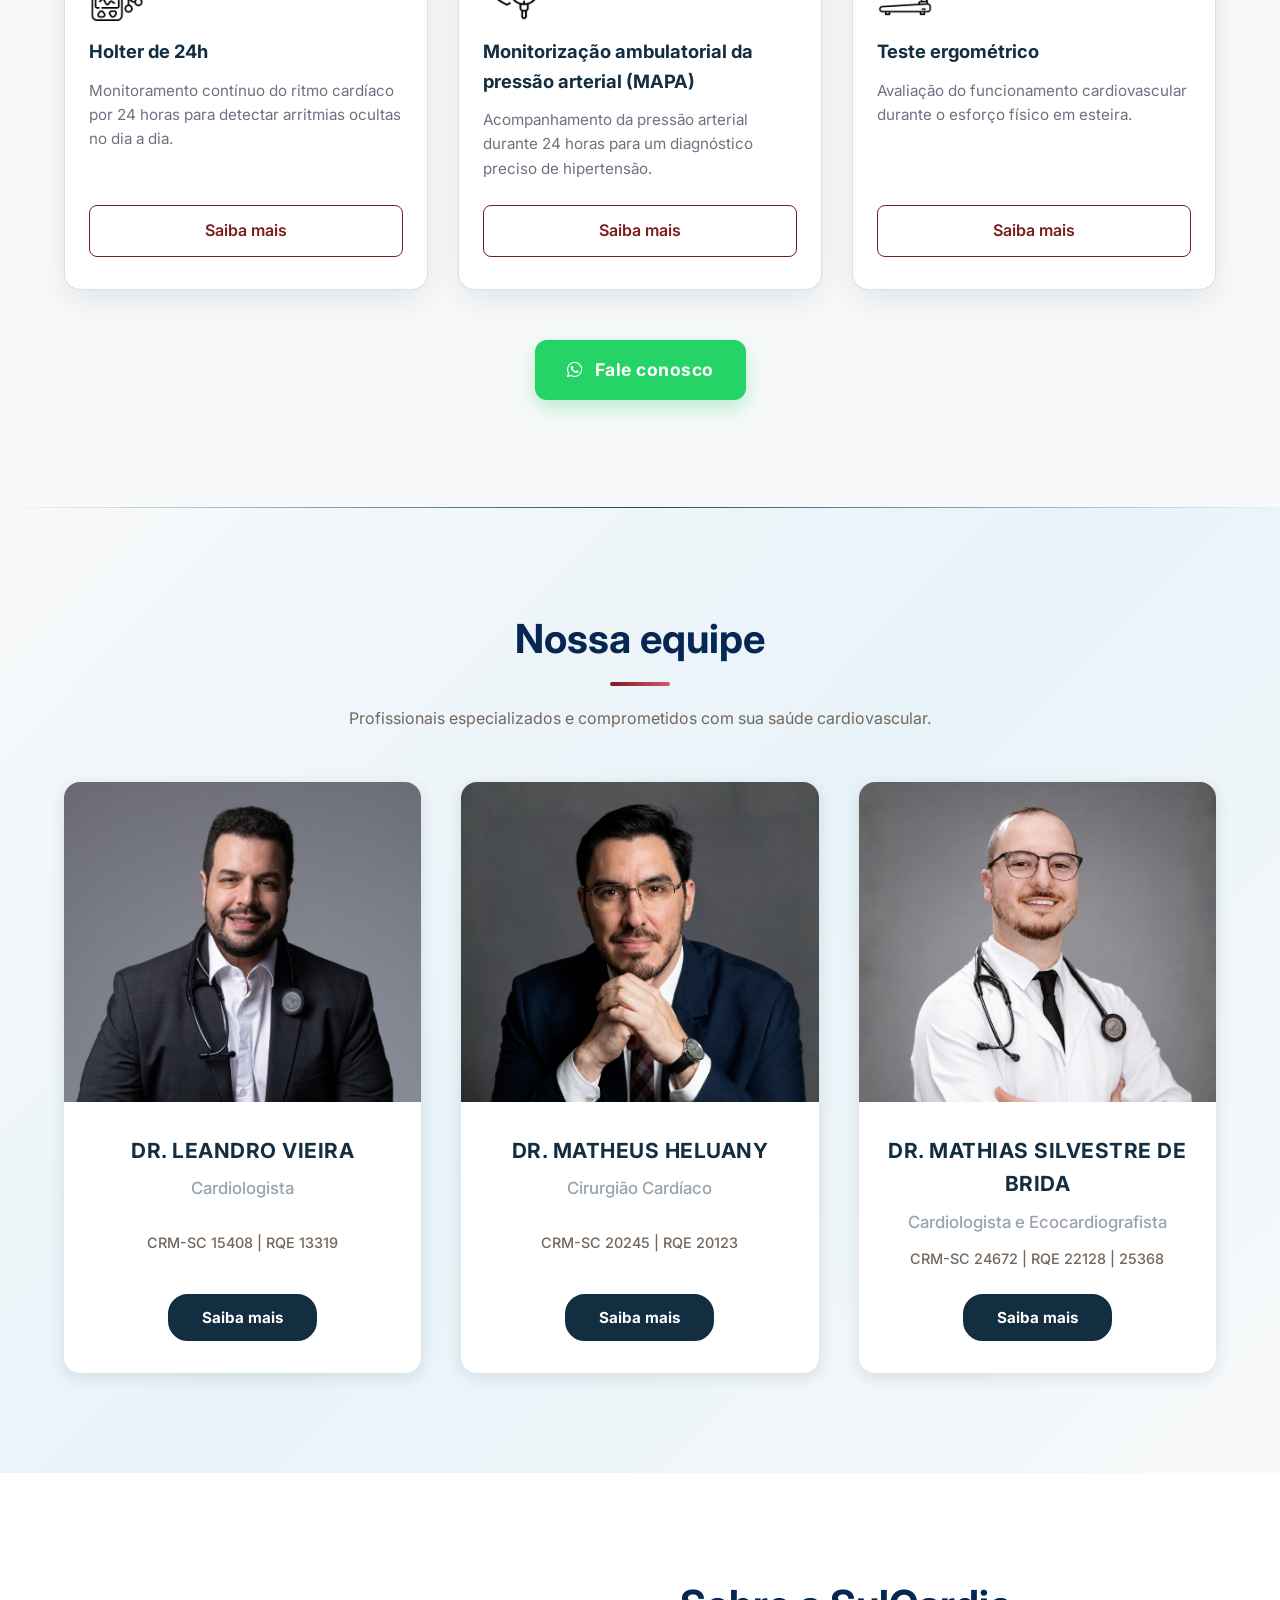
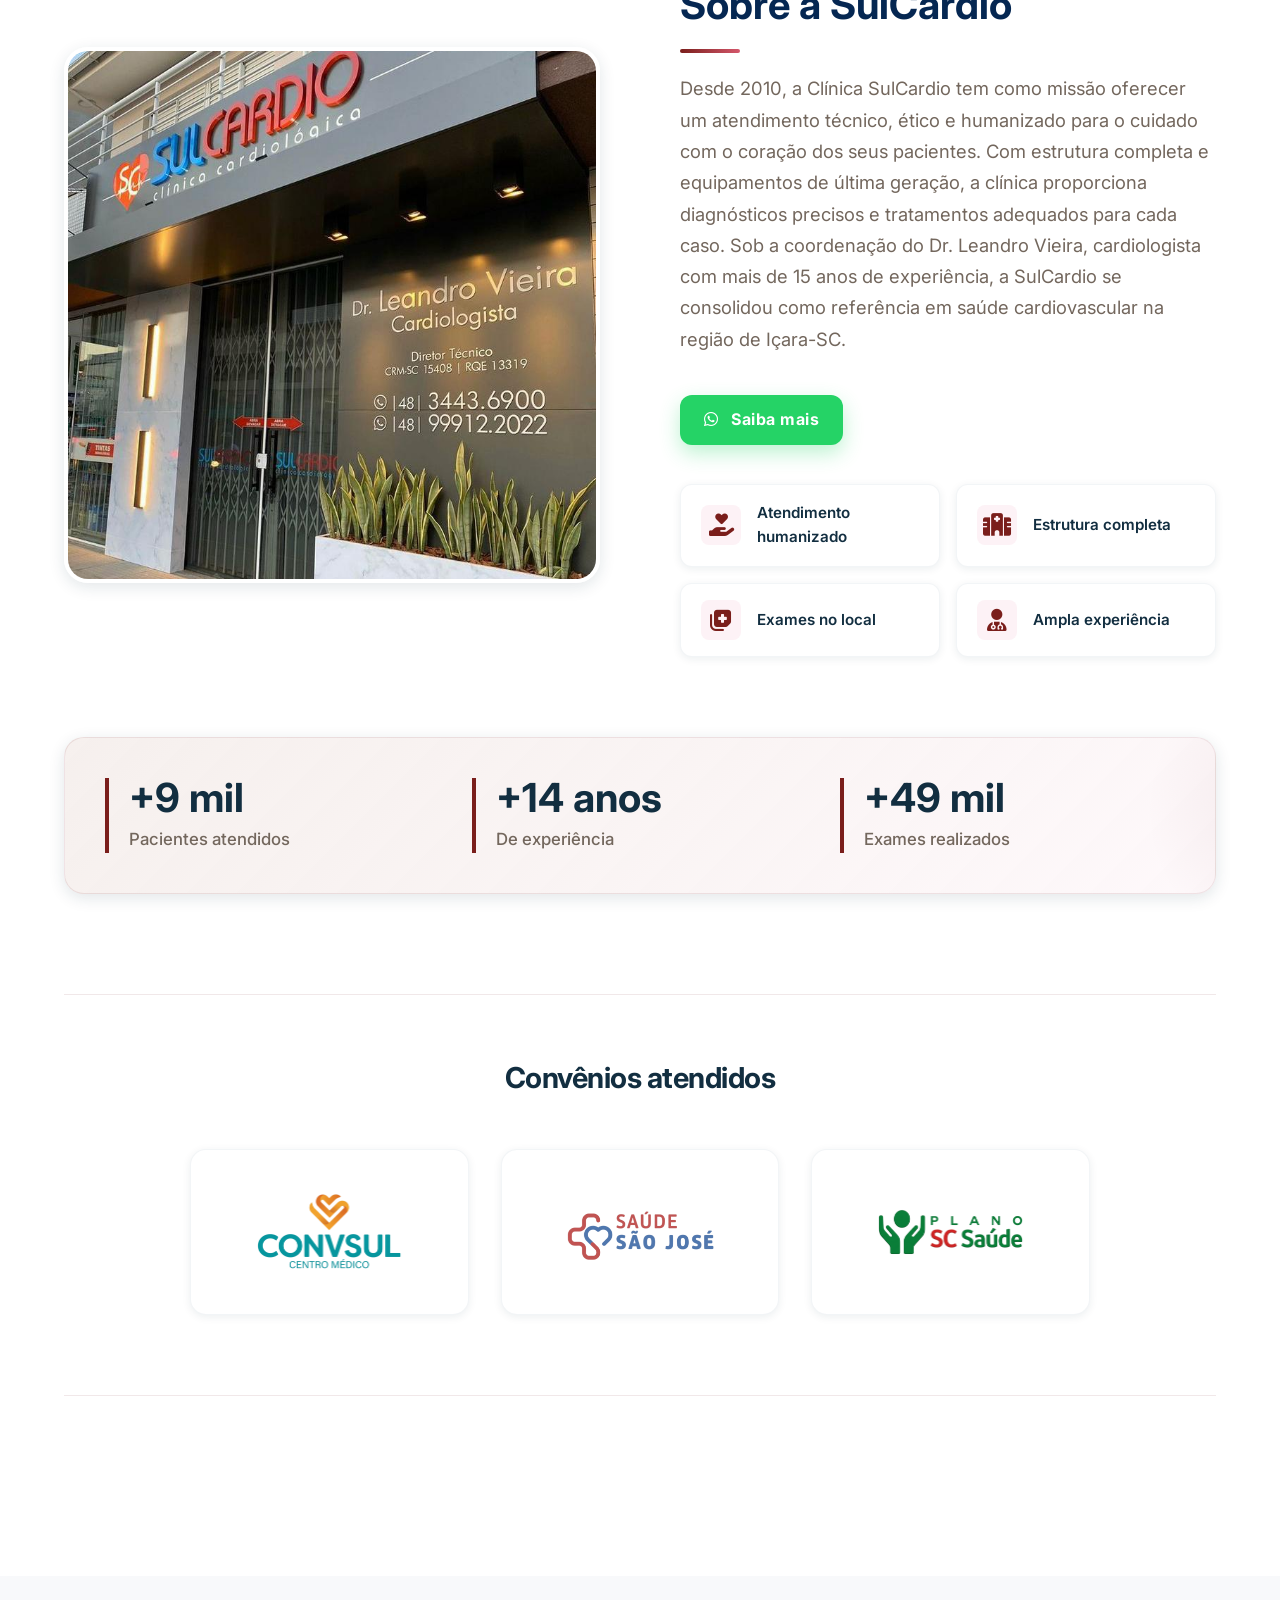
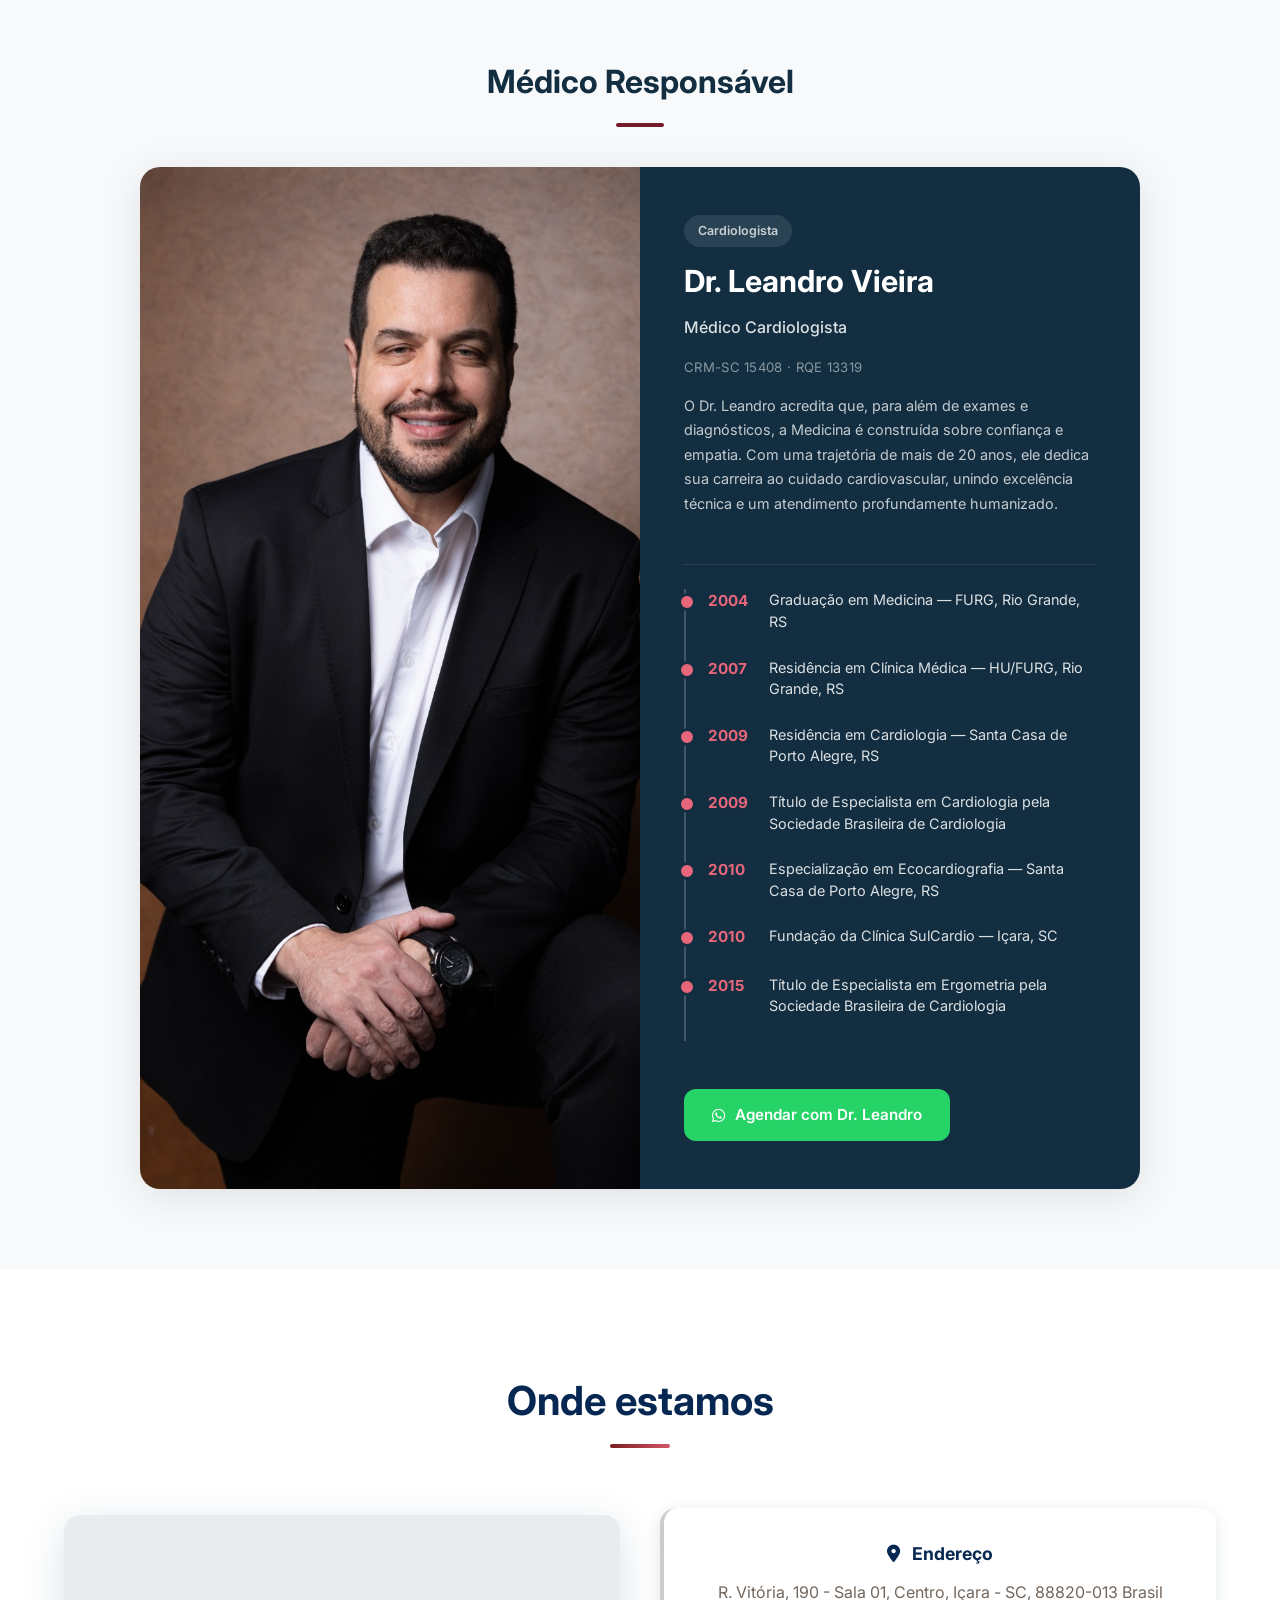
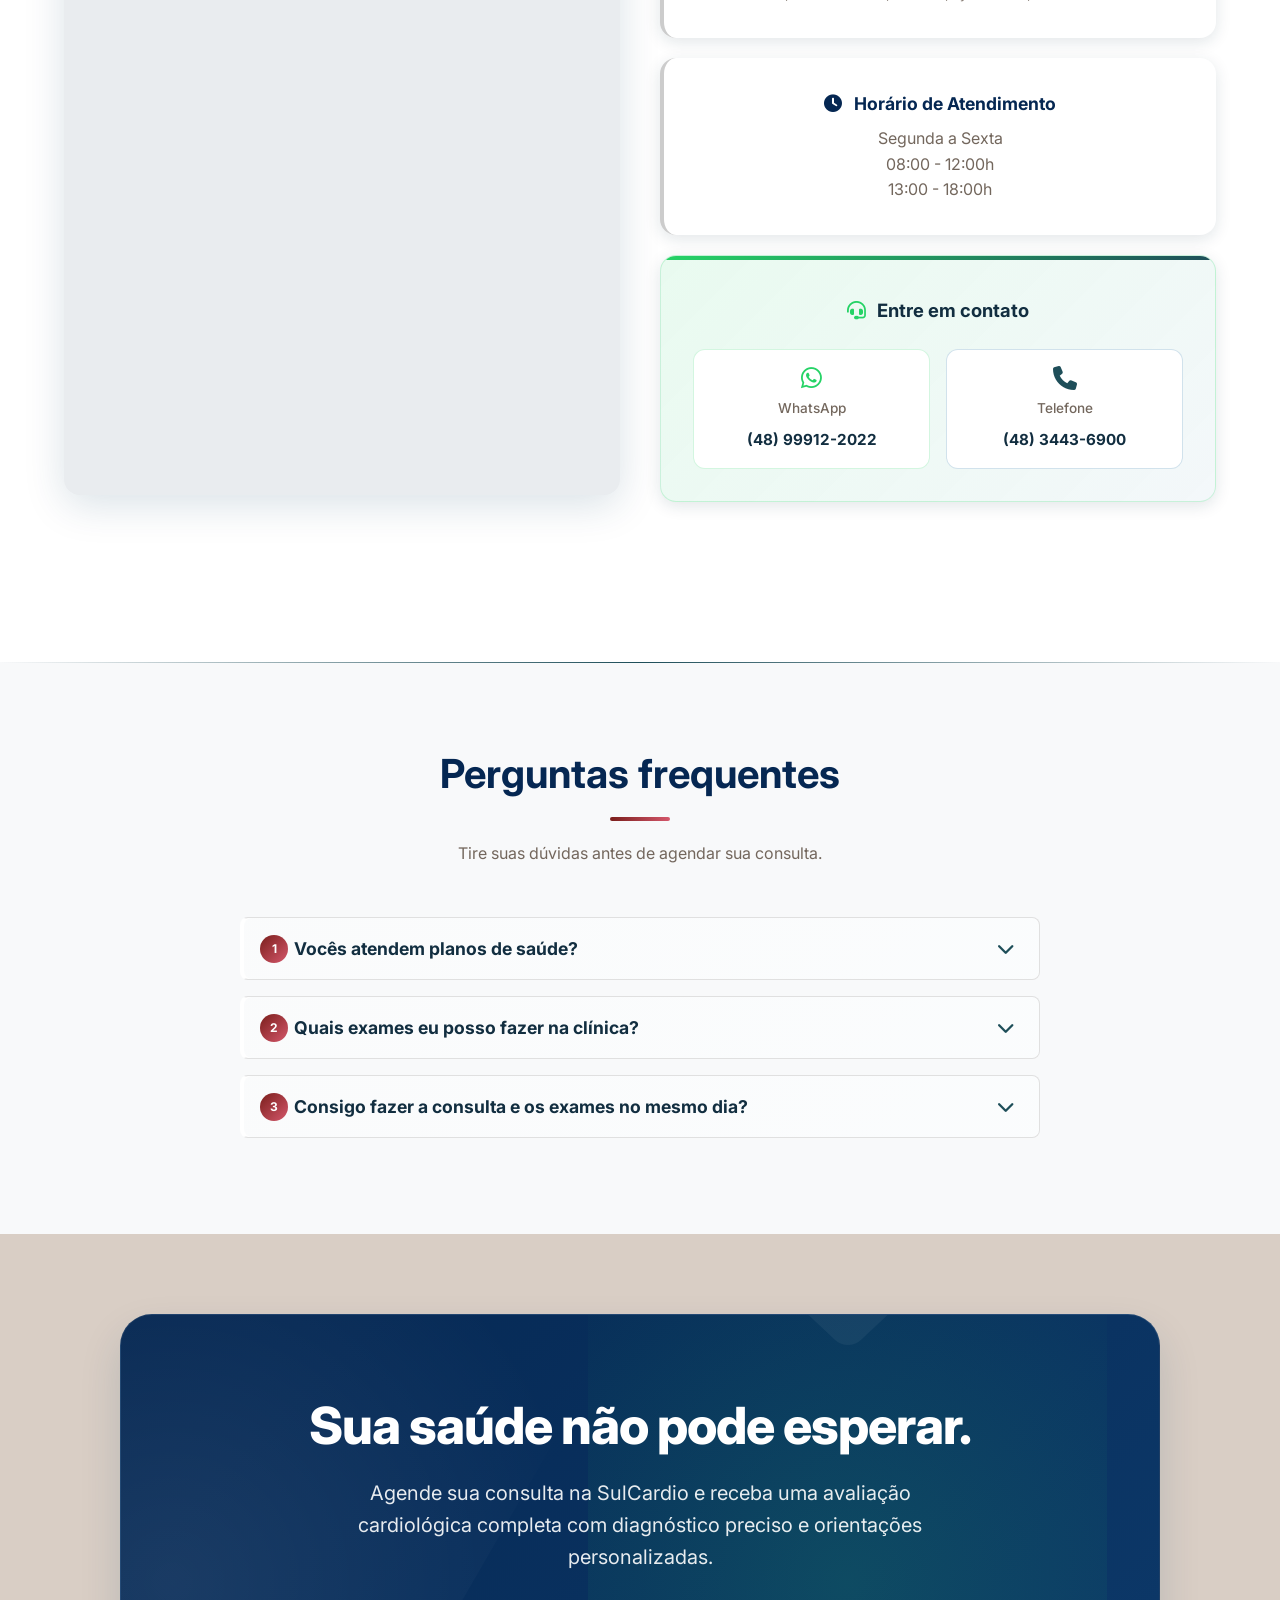
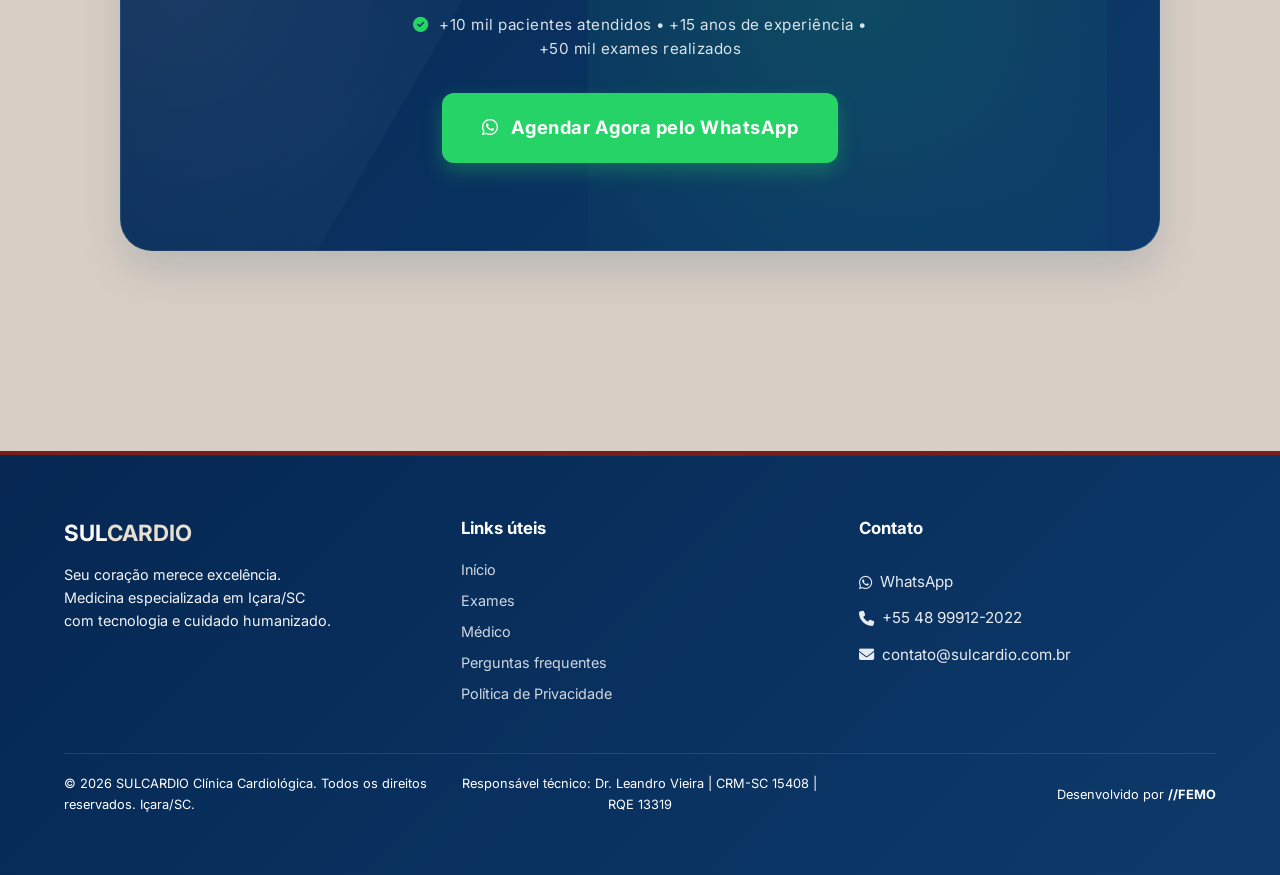
==== commit 5df97a0a: "Corrigir ID do widget Starwall (0 estava lido como letra O) Co-Authored-By: Claude Sonnet 5 <noreply" ====
--- a/index.html
+++ b/index.html
@@ -424,7 +424,7 @@
                 <!-- Starwall Google Reviews Widget -->
                 <div style="margin-top: 80px; padding-top: 80px; border-top: 1px solid rgba(115,29,44,0.1);">
                     <div id="reviews-widget-173"></div>
-                    <script src="https://starwall.io/embed/ccogENYsBeO31YAQd5sD5V8RBupl9GlA/widget.js" async></script>
+                    <script src="https://starwall.io/embed/ccogENYsBe031YAQd5sD5V8RBupl9GlA/widget.js" async></script>
                 </div>
 
             </div>
